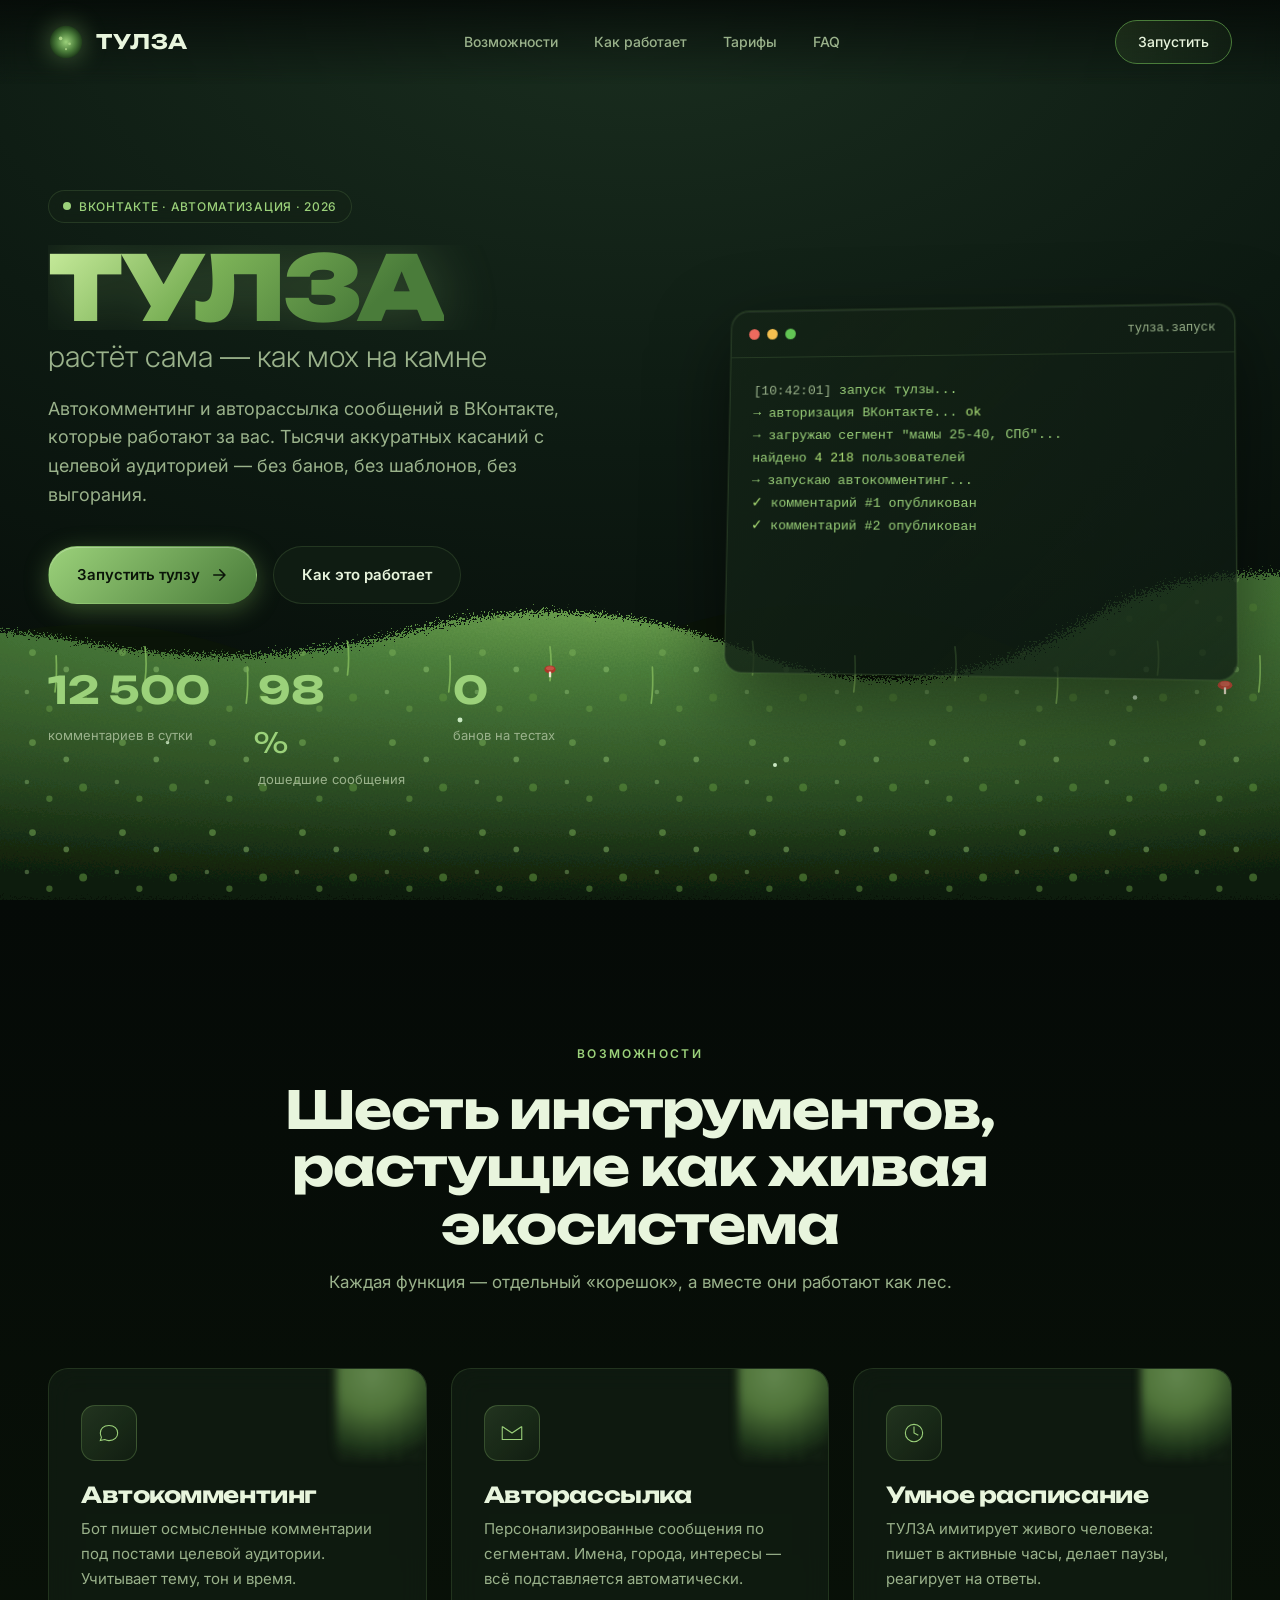
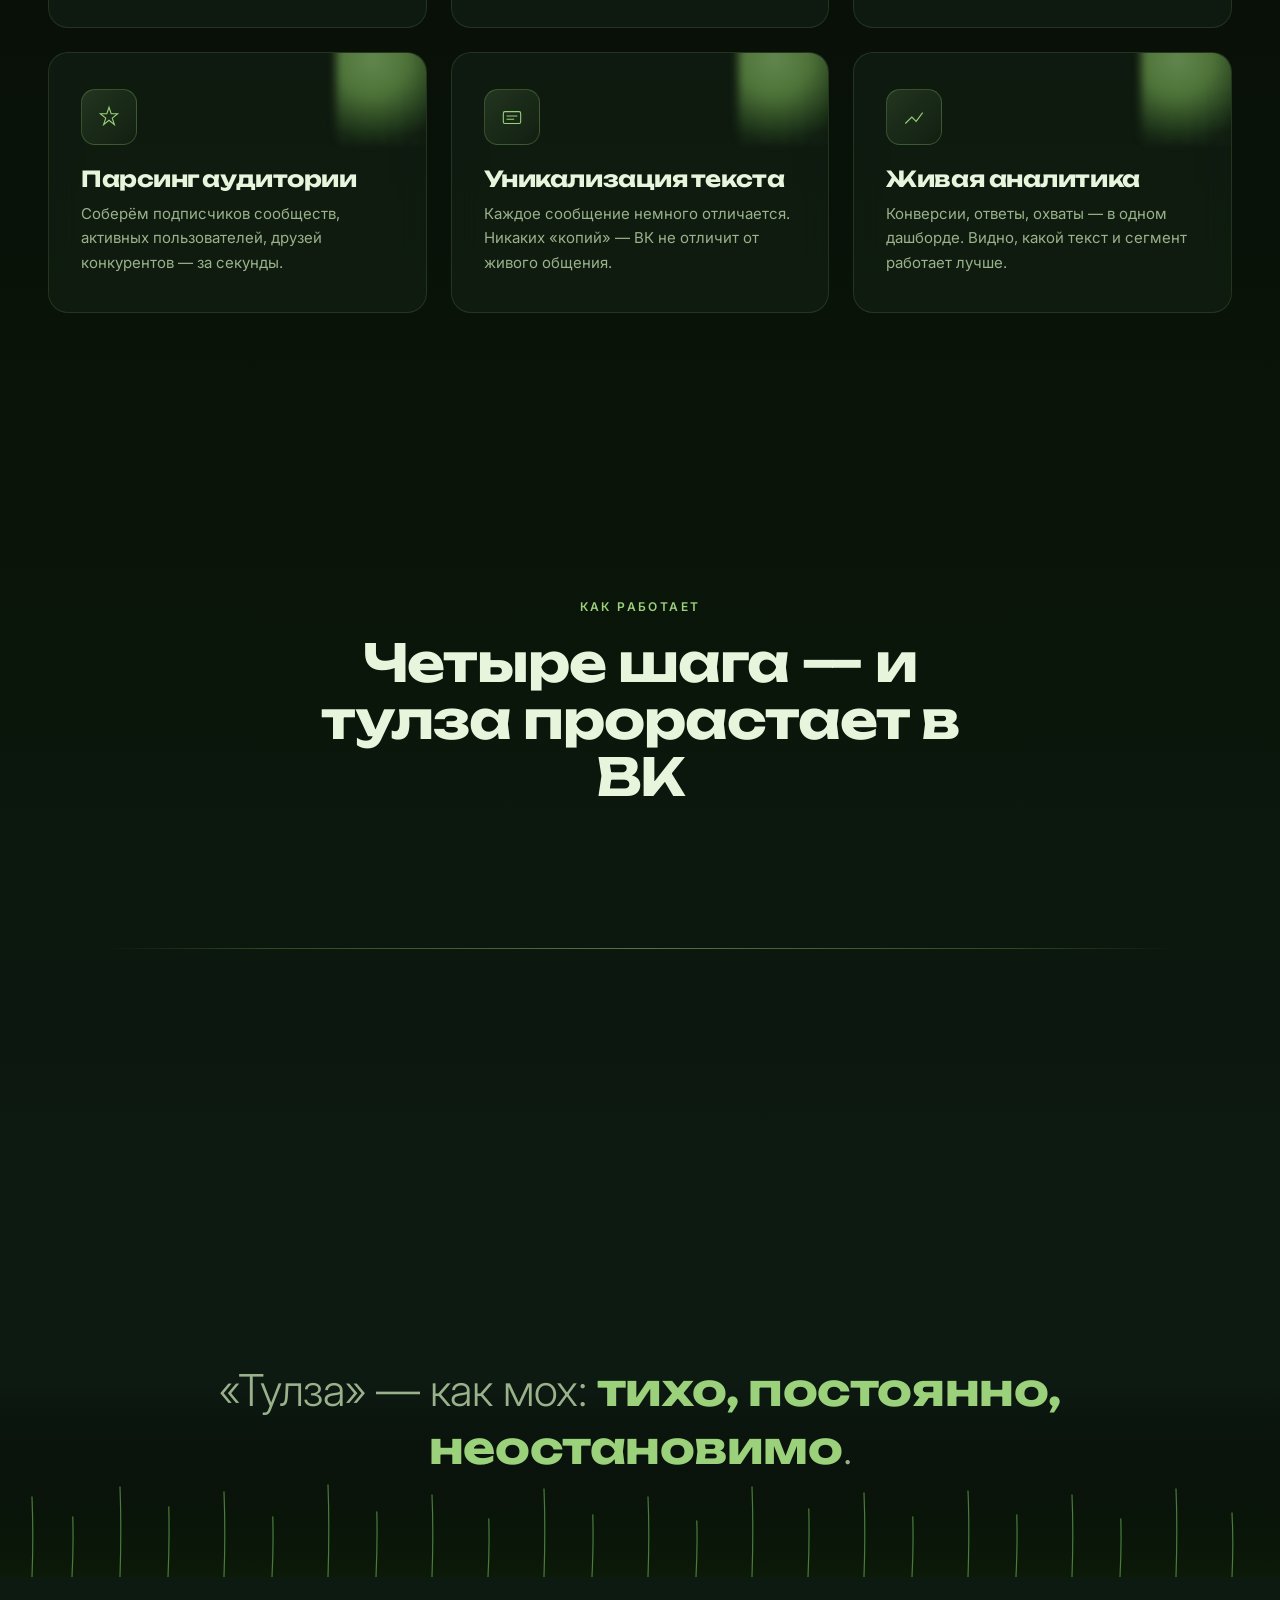
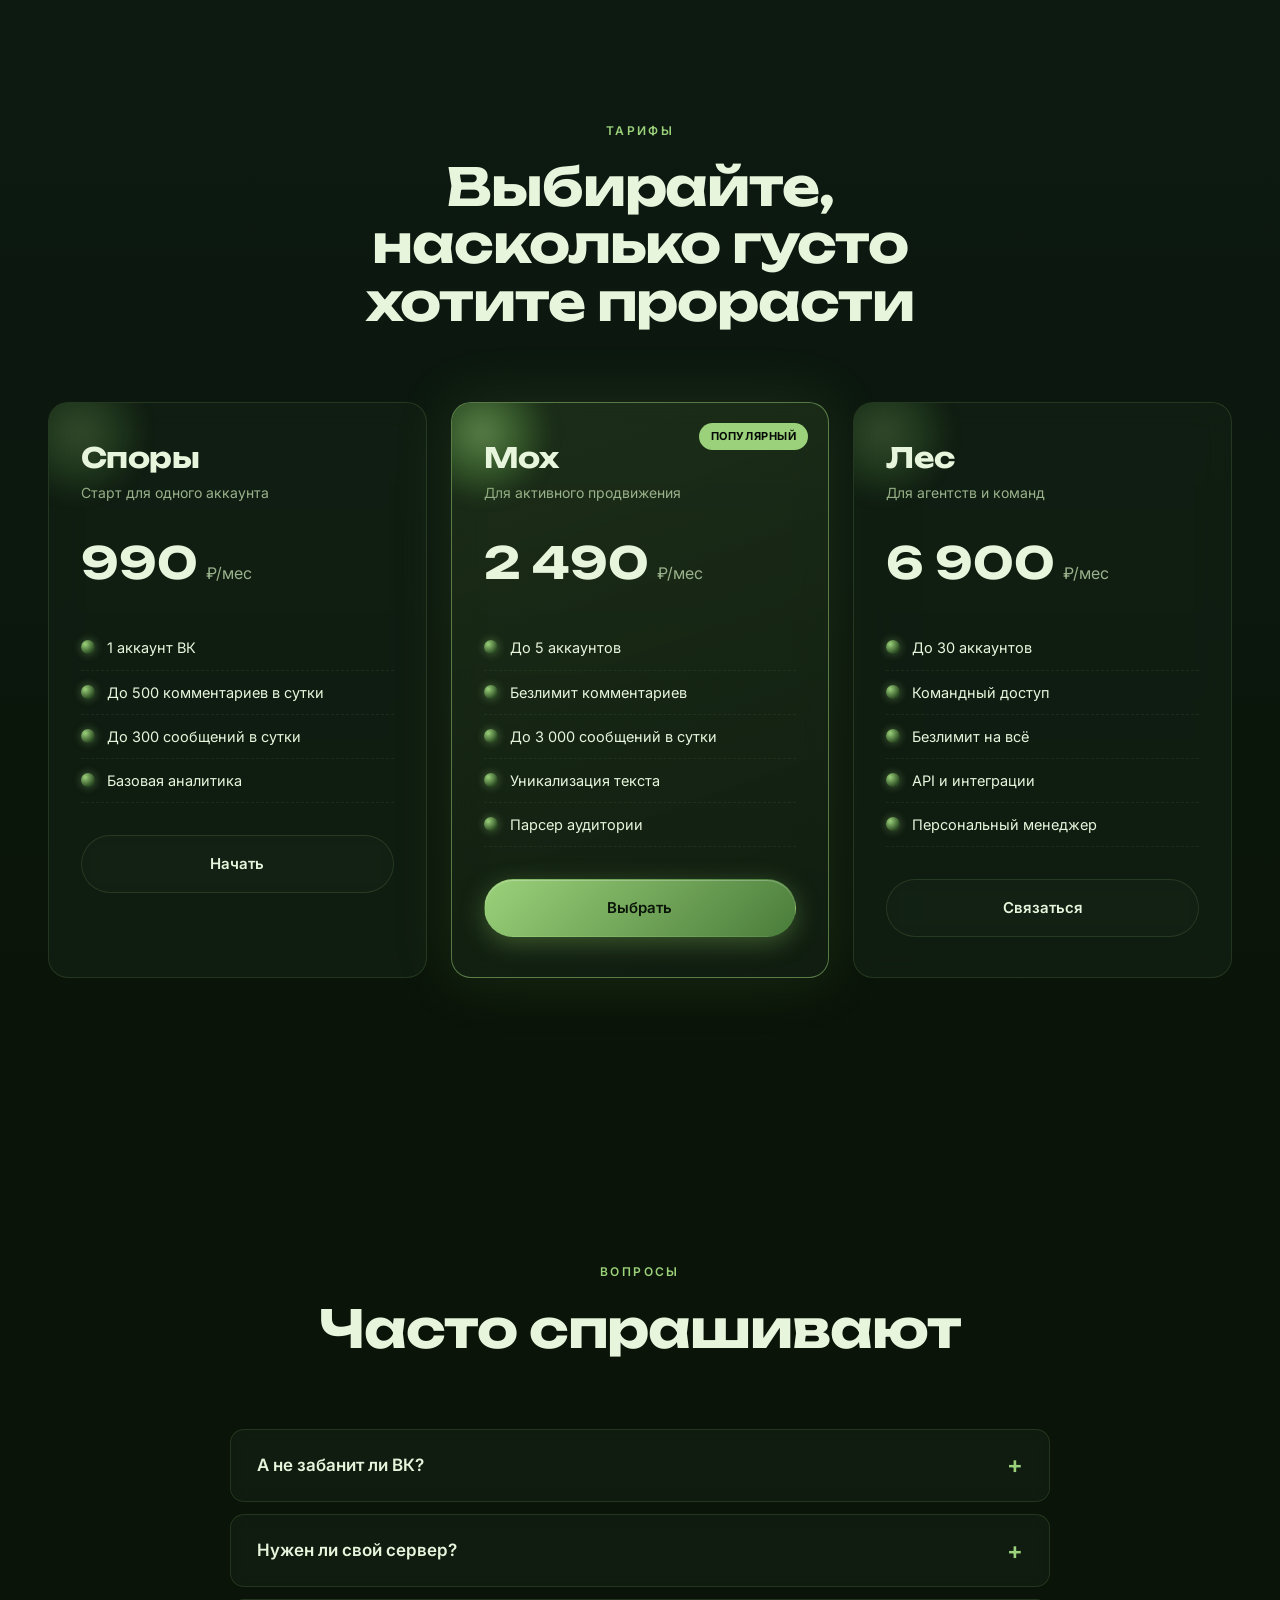
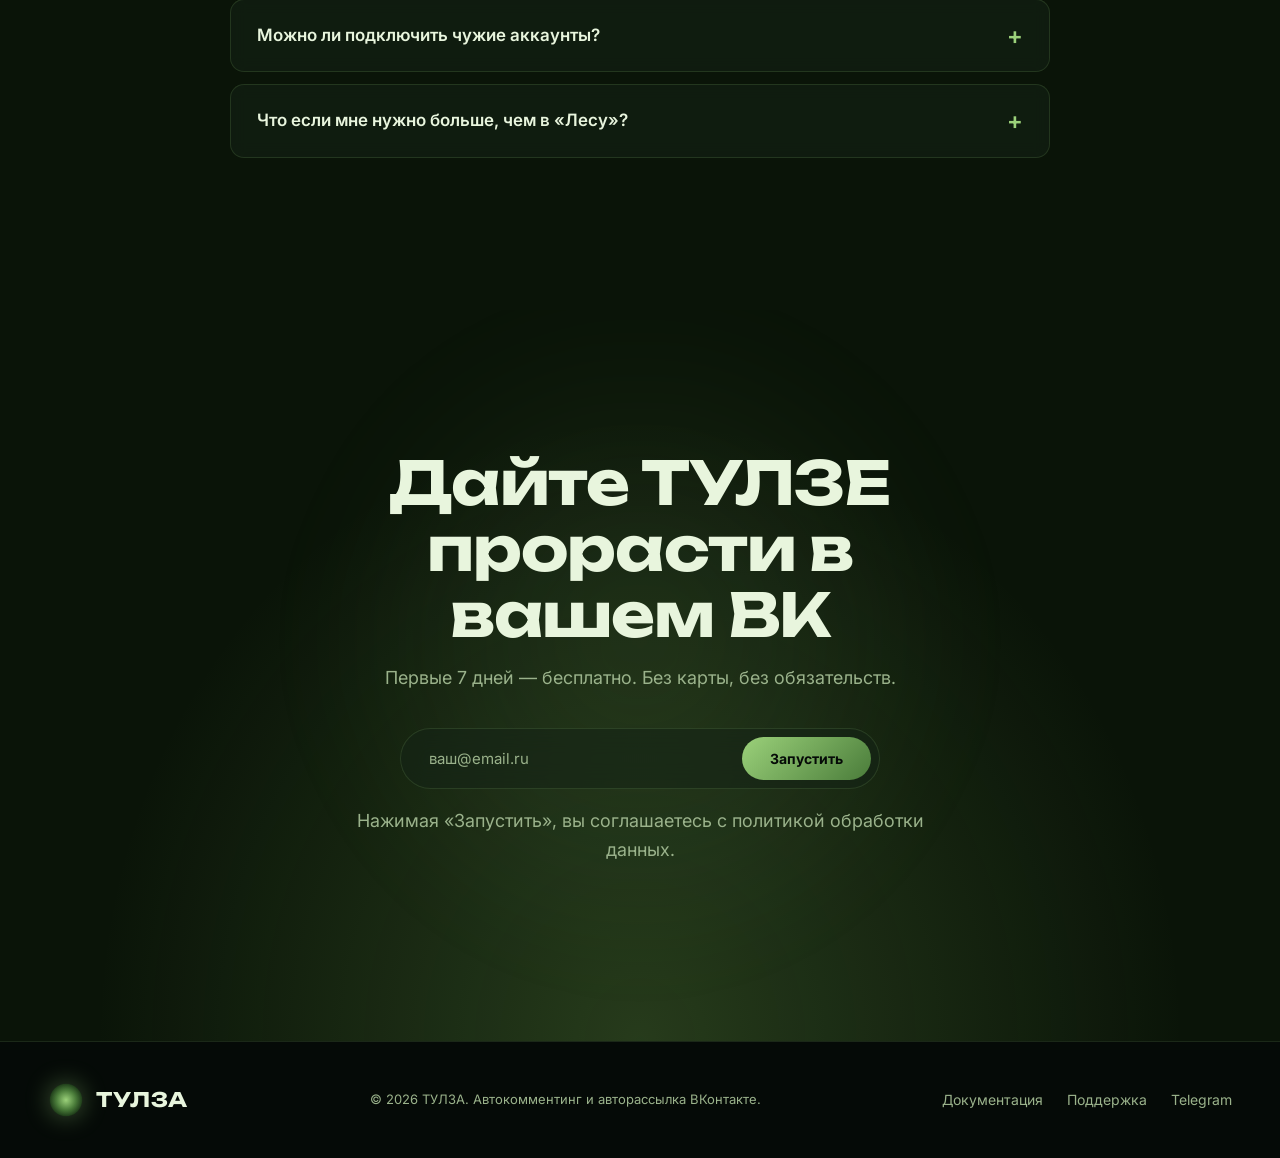
==== index.html @ a1945efd "feat: add ТУЛЗА VK automation landing page with moss animations Co-authored-by: Gleb <lecxalix62@gma" ====
<!DOCTYPE html>
<html lang="ru">
<head>
<meta charset="UTF-8" />
<meta name="viewport" content="width=device-width, initial-scale=1.0" />
<title>ТУЛЗА — автокомментинг и авторассылка ВКонтакте</title>
<link rel="preconnect" href="https://fonts.googleapis.com">
<link rel="preconnect" href="https://fonts.gstatic.com" crossorigin>
<link href="https://fonts.googleapis.com/css2?family=Unbounded:wght@300;500;700;900&family=Inter:wght@300;400;500;700&display=swap" rel="stylesheet">
<link rel="stylesheet" href="styles.css" />
</head>
<body>

<!-- =========== Реалистичный SVG-фон с мхом и спорами ============ -->
<div class="ambient">
  <div class="fog fog-1"></div>
  <div class="fog fog-2"></div>
  <div class="fog fog-3"></div>
  <div class="spores" id="spores"></div>
  <div class="sunbeam"></div>
</div>

<!-- ============ Навигация ============ -->
<nav class="nav">
  <div class="logo">
    <svg viewBox="0 0 40 40" class="logo-mark">
      <defs>
        <radialGradient id="logoMoss" cx="50%" cy="50%" r="50%">
          <stop offset="0%" stop-color="#9bd17a"/>
          <stop offset="60%" stop-color="#4a7c3a"/>
          <stop offset="100%" stop-color="#1f3d1a"/>
        </radialGradient>
      </defs>
      <circle cx="20" cy="20" r="18" fill="url(#logoMoss)"/>
      <circle cx="14" cy="16" r="2" fill="#c8ec9c" opacity=".7"/>
      <circle cx="24" cy="22" r="1.5" fill="#c8ec9c" opacity=".5"/>
      <circle cx="20" cy="28" r="1.2" fill="#c8ec9c" opacity=".6"/>
    </svg>
    <span>ТУЛЗА</span>
  </div>
  <ul class="nav-links">
    <li><a href="#features">Возможности</a></li>
    <li><a href="#how">Как работает</a></li>
    <li><a href="#pricing">Тарифы</a></li>
    <li><a href="#faq">FAQ</a></li>
  </ul>
  <a href="#cta" class="nav-cta">Запустить</a>
</nav>

<!-- ============ HERO ============ -->
<section class="hero">
  <!-- Слой 1: дальний задник -->
  <div class="parallax-layer layer-back">
    <svg viewBox="0 0 1600 900" preserveAspectRatio="xMidYMax slice" class="bg-svg">
      <defs>
        <radialGradient id="skyGrad" cx="50%" cy="0%" r="100%">
          <stop offset="0%" stop-color="#1a2e1f"/>
          <stop offset="50%" stop-color="#0d1a12"/>
          <stop offset="100%" stop-color="#050a07"/>
        </radialGradient>
      </defs>
      <rect width="1600" height="900" fill="url(#skyGrad)"/>
    </svg>
  </div>

  <!-- Слой 2: камни вдалеке, покрытые мхом -->
  <div class="parallax-layer layer-mid">
    <svg viewBox="0 0 1600 900" preserveAspectRatio="xMidYMax slice" class="bg-svg">
      <defs>
        <filter id="rockTex" x="0%" y="0%" width="100%" height="100%">
          <feTurbulence type="fractalNoise" baseFrequency="0.9" numOctaves="2" seed="3"/>
          <feColorMatrix values="0 0 0 0 0.1  0 0 0 0 0.15  0 0 0 0 0.1  0 0 0 0.6 0"/>
          <feComposite in="SourceGraphic" in2="SourceGraphic" operator="in"/>
        </filter>
        <radialGradient id="mossOnRock" cx="50%" cy="20%" r="70%">
          <stop offset="0%" stop-color="#3a5e2a"/>
          <stop offset="60%" stop-color="#2a3d1f"/>
          <stop offset="100%" stop-color="#0f1a0c"/>
        </radialGradient>
      </defs>
      <!-- Силуэты дальних холмов -->
      <path d="M0,700 Q200,580 400,650 T800,640 T1200,660 T1600,620 L1600,900 L0,900 Z"
            fill="#0a1408" opacity="0.9"/>
      <!-- Камни -->
      <ellipse cx="200" cy="780" rx="180" ry="70" fill="url(#mossOnRock)"/>
      <ellipse cx="900" cy="800" rx="240" ry="90" fill="url(#mossOnRock)"/>
      <ellipse cx="1400" cy="790" rx="200" ry="80" fill="url(#mossOnRock)"/>
    </svg>
  </div>

  <!-- Слой 3: реалистичный мох на переднем плане -->
  <div class="parallax-layer layer-front">
    <svg viewBox="0 0 1600 400" preserveAspectRatio="xMidYMax slice" class="moss-svg">
      <defs>
        <!-- Текстура мха через SVG-фильтр -->
        <filter id="mossTexture" x="0%" y="0%" width="100%" height="100%">
          <feTurbulence type="fractalNoise" baseFrequency="2.2" numOctaves="3" seed="7" stitchTiles="stitch"/>
          <feColorMatrix values="
            0 0 0 0 0.35
            0 0 0 0 0.55
            0 0 0 0 0.25
            0 0 0 1.4 -0.3"/>
          <feComposite in2="SourceGraphic" operator="in"/>
        </filter>

        <filter id="mossBumps">
          <feTurbulence type="fractalNoise" baseFrequency="0.6" numOctaves="4" seed="11"/>
          <feDisplacementMap in="SourceGraphic" scale="22"/>
        </filter>

        <radialGradient id="mossDeep" cx="50%" cy="0%" r="100%">
          <stop offset="0%" stop-color="#7ab056"/>
          <stop offset="30%" stop-color="#4a7c3a"/>
          <stop offset="70%" stop-color="#2a4a22"/>
          <stop offset="100%" stop-color="#0c1a08"/>
        </radialGradient>

        <pattern id="mossPattern" x="0" y="0" width="80" height="80" patternUnits="userSpaceOnUse">
          <circle cx="20" cy="20" r="3" fill="#7ab056" opacity="0.6"/>
          <circle cx="50" cy="35" r="2.5" fill="#9bd17a" opacity="0.5"/>
          <circle cx="65" cy="60" r="3.5" fill="#5a8f3a" opacity="0.7"/>
          <circle cx="15" cy="55" r="2" fill="#a8da8a" opacity="0.4"/>
          <circle cx="35" cy="70" r="2.8" fill="#6ba046" opacity="0.55"/>
        </pattern>
      </defs>

      <!-- Базовый слой мха -->
      <path d="M0,200 Q150,140 300,170 T600,160 T900,180 T1200,150 T1600,170 L1600,400 L0,400 Z"
            fill="url(#mossDeep)" filter="url(#mossBumps)"/>

      <!-- Шероховатая текстура поверх -->
      <path d="M0,200 Q150,140 300,170 T600,160 T900,180 T1200,150 T1600,170 L1600,400 L0,400 Z"
            fill="url(#mossPattern)" opacity="0.85"/>

      <!-- Светящиеся «капли» росы -->
      <g class="dew">
        <circle cx="120" cy="220" r="2" fill="#e0ffd9" opacity="0.9"/>
        <circle cx="380" cy="260" r="1.5" fill="#e0ffd9" opacity="0.8"/>
        <circle cx="640" cy="240" r="2.2" fill="#e0ffd9" opacity="0.85"/>
        <circle cx="920" cy="280" r="1.8" fill="#e0ffd9" opacity="0.9"/>
        <circle cx="1240" cy="220" r="2" fill="#e0ffd9" opacity="0.8"/>
        <circle cx="1480" cy="260" r="1.6" fill="#e0ffd9" opacity="0.85"/>
      </g>

      <!-- Травинки мха, торчащие вверх -->
      <g class="moss-blades" stroke="#7ab056" stroke-width="1.5" stroke-linecap="round" fill="none">
        <path class="blade" d="M50,210 Q52,195 50,180"/>
        <path class="blade" d="M120,220 Q122,205 121,188"/>
        <path class="blade" d="M200,200 Q202,185 200,170"/>
        <path class="blade" d="M280,215 Q282,200 281,183"/>
        <path class="blade" d="M360,205 Q362,190 360,175"/>
        <path class="blade" d="M450,225 Q452,210 451,193"/>
        <path class="blade" d="M540,200 Q542,185 540,170"/>
        <path class="blade" d="M630,215 Q632,200 631,183"/>
        <path class="blade" d="M720,205 Q722,190 720,175"/>
        <path class="blade" d="M810,225 Q812,210 811,193"/>
        <path class="blade" d="M900,200 Q902,185 900,170"/>
        <path class="blade" d="M990,215 Q992,200 991,183"/>
        <path class="blade" d="M1080,205 Q1082,190 1080,175"/>
        <path class="blade" d="M1170,225 Q1172,210 1171,193"/>
        <path class="blade" d="M1260,200 Q1262,185 1260,170"/>
        <path class="blade" d="M1350,215 Q1352,200 1351,183"/>
        <path class="blade" d="M1440,205 Q1442,190 1440,175"/>
        <path class="blade" d="M1530,225 Q1532,210 1531,193"/>
      </g>

      <!-- Крошечные грибы среди мха -->
      <g class="mushrooms">
        <g transform="translate(180,210)">
          <ellipse cx="0" cy="-6" rx="6" ry="4" fill="#c44d3a"/>
          <ellipse cx="0" cy="-7" rx="4" ry="2" fill="#e07560" opacity=".7"/>
          <rect x="-1" y="-4" width="2" height="6" fill="#f0e8d0"/>
        </g>
        <g transform="translate(720,200)">
          <ellipse cx="0" cy="-5" rx="5" ry="3.5" fill="#a83828"/>
          <ellipse cx="0" cy="-6" rx="3.5" ry="1.8" fill="#d06050" opacity=".7"/>
          <rect x="-1" y="-3" width="2" height="5" fill="#ede5cd"/>
        </g>
        <g transform="translate(1320,215)">
          <ellipse cx="0" cy="-6" rx="6.5" ry="4" fill="#c44d3a"/>
          <ellipse cx="0" cy="-7" rx="4.2" ry="2.2" fill="#e07560" opacity=".7"/>
          <rect x="-1" y="-4" width="2" height="6" fill="#f0e8d0"/>
        </g>
      </g>

      <!-- Папоротник слева -->
      <g transform="translate(60,160)" class="fern">
        <path d="M0,80 Q-5,40 0,0" stroke="#3a6a28" stroke-width="2" fill="none"/>
        <path d="M0,70 Q-15,65 -22,55" stroke="#4a7c3a" stroke-width="1.5" fill="none"/>
        <path d="M0,60 Q-18,55 -26,42" stroke="#4a7c3a" stroke-width="1.5" fill="none"/>
        <path d="M0,50 Q-20,45 -28,30" stroke="#4a7c3a" stroke-width="1.5" fill="none"/>
        <path d="M0,40 Q-18,35 -24,20" stroke="#4a7c3a" stroke-width="1.5" fill="none"/>
        <path d="M0,30 Q-14,25 -18,12" stroke="#4a7c3a" stroke-width="1.5" fill="none"/>
        <path d="M0,70 Q15,65 22,55" stroke="#4a7c3a" stroke-width="1.5" fill="none"/>
        <path d="M0,60 Q18,55 26,42" stroke="#4a7c3a" stroke-width="1.5" fill="none"/>
        <path d="M0,50 Q20,45 28,30" stroke="#4a7c3a" stroke-width="1.5" fill="none"/>
        <path d="M0,40 Q18,35 24,20" stroke="#4a7c3a" stroke-width="1.5" fill="none"/>
        <path d="M0,30 Q14,25 18,12" stroke="#4a7c3a" stroke-width="1.5" fill="none"/>
      </g>

      <!-- Папоротник справа -->
      <g transform="translate(1520,150)" class="fern fern-right">
        <path d="M0,90 Q5,45 0,0" stroke="#3a6a28" stroke-width="2.5" fill="none"/>
        <path d="M0,80 Q-18,75 -26,62" stroke="#4a7c3a" stroke-width="1.6" fill="none"/>
        <path d="M0,68 Q-22,62 -32,48" stroke="#4a7c3a" stroke-width="1.6" fill="none"/>
        <path d="M0,55 Q-24,50 -32,35" stroke="#4a7c3a" stroke-width="1.6" fill="none"/>
        <path d="M0,42 Q-20,38 -27,22" stroke="#4a7c3a" stroke-width="1.6" fill="none"/>
        <path d="M0,80 Q18,75 26,62" stroke="#4a7c3a" stroke-width="1.6" fill="none"/>
        <path d="M0,68 Q22,62 32,48" stroke="#4a7c3a" stroke-width="1.6" fill="none"/>
        <path d="M0,55 Q24,50 32,35" stroke="#4a7c3a" stroke-width="1.6" fill="none"/>
        <path d="M0,42 Q20,38 27,22" stroke="#4a7c3a" stroke-width="1.6" fill="none"/>
      </g>
    </svg>
  </div>

  <!-- Контент Hero -->
  <div class="hero-content">
    <div class="badge">
      <span class="pulse-dot"></span>
      ВКонтакте · автоматизация · 2026
    </div>

    <h1 class="hero-title">
      <span class="title-line"><span class="word">ТУЛЗА</span></span>
      <span class="title-line subtitle-line">растёт сама — как мох на камне</span>
    </h1>

    <p class="hero-desc">
      Автокомментинг и авторассылка сообщений в ВКонтакте, которые работают за вас.
      Тысячи аккуратных касаний с целевой аудиторией — без банов, без шаблонов, без выгорания.
    </p>

    <div class="hero-cta">
      <a href="#cta" class="btn btn-primary">
        <span>Запустить тулзу</span>
        <svg viewBox="0 0 24 24" width="18" height="18"><path d="M5 12h14M13 5l7 7-7 7" stroke="currentColor" stroke-width="2" fill="none" stroke-linecap="round" stroke-linejoin="round"/></svg>
      </a>
      <a href="#how" class="btn btn-ghost">Как это работает</a>
    </div>

    <div class="hero-stats">
      <div class="stat">
        <span class="stat-num" data-target="12500">0</span>
        <span class="stat-label">комментариев в сутки</span>
      </div>
      <div class="stat">
        <span class="stat-num" data-target="98">0</span><span class="stat-suffix">%</span>
        <span class="stat-label">дошедшие сообщения</span>
      </div>
      <div class="stat">
        <span class="stat-num" data-target="0">0</span>
        <span class="stat-label">банов на тестах</span>
      </div>
    </div>
  </div>

  <!-- Объёмное «облако» с превью -->
  <div class="hero-preview">
    <div class="preview-card">
      <div class="preview-header">
        <span class="dot r"></span><span class="dot y"></span><span class="dot g"></span>
        <span class="preview-title">тулза.запуск</span>
      </div>
      <div class="preview-body" id="terminal"></div>
    </div>
  </div>
</section>

<!-- ============ Features ============ -->
<section id="features" class="features">
  <div class="section-head">
    <span class="kicker">Возможности</span>
    <h2>Шесть инструментов, растущие как живая экосистема</h2>
    <p>Каждая функция — отдельный «корешок», а вместе они работают как лес.</p>
  </div>

  <div class="features-grid">

    <article class="feature-card" style="--delay:0s">
      <div class="moss-corner"></div>
      <div class="feature-icon">
        <svg viewBox="0 0 48 48"><path d="M8 24c0-8 6-14 16-14s16 6 16 14-6 14-16 14c-3 0-6-1-8-2l-8 2 2-6c-1-2-2-5-2-8z" fill="none" stroke="#9bd17a" stroke-width="2"/></svg>
      </div>
      <h3>Автокомментинг</h3>
      <p>Бот пишет осмысленные комментарии под постами целевой аудитории. Учитывает тему, тон и время.</p>
    </article>

    <article class="feature-card" style="--delay:.1s">
      <div class="moss-corner"></div>
      <div class="feature-icon">
        <svg viewBox="0 0 48 48"><path d="M6 12l18 12L42 12M6 12v24h36V12" fill="none" stroke="#9bd17a" stroke-width="2"/></svg>
      </div>
      <h3>Авторассылка</h3>
      <p>Персонализированные сообщения по сегментам. Имена, города, интересы — всё подставляется автоматически.</p>
    </article>

    <article class="feature-card" style="--delay:.2s">
      <div class="moss-corner"></div>
      <div class="feature-icon">
        <svg viewBox="0 0 48 48"><circle cx="24" cy="24" r="16" fill="none" stroke="#9bd17a" stroke-width="2"/><path d="M24 12v12l8 4" stroke="#9bd17a" stroke-width="2" fill="none"/></svg>
      </div>
      <h3>Умное расписание</h3>
      <p>ТУЛЗА имитирует живого человека: пишет в активные часы, делает паузы, реагирует на ответы.</p>
    </article>

    <article class="feature-card" style="--delay:.3s">
      <div class="moss-corner"></div>
      <div class="feature-icon">
        <svg viewBox="0 0 48 48"><path d="M24 6l4 12h12l-10 8 4 12-10-8-10 8 4-12-10-8h12z" fill="none" stroke="#9bd17a" stroke-width="2"/></svg>
      </div>
      <h3>Парсинг аудитории</h3>
      <p>Соберём подписчиков сообществ, активных пользователей, друзей конкурентов — за секунды.</p>
    </article>

    <article class="feature-card" style="--delay:.4s">
      <div class="moss-corner"></div>
      <div class="feature-icon">
        <svg viewBox="0 0 48 48"><rect x="8" y="14" width="32" height="22" rx="3" fill="none" stroke="#9bd17a" stroke-width="2"/><path d="M14 22h20M14 28h14" stroke="#9bd17a" stroke-width="2"/></svg>
      </div>
      <h3>Уникализация текста</h3>
      <p>Каждое сообщение немного отличается. Никаких «копий» — ВК не отличит от живого общения.</p>
    </article>

    <article class="feature-card" style="--delay:.5s">
      <div class="moss-corner"></div>
      <div class="feature-icon">
        <svg viewBox="0 0 48 48"><path d="M8 36L20 24l8 8 12-16" fill="none" stroke="#9bd17a" stroke-width="2"/></svg>
      </div>
      <h3>Живая аналитика</h3>
      <p>Конверсии, ответы, охваты — в одном дашборде. Видно, какой текст и сегмент работает лучше.</p>
    </article>

  </div>
</section>

<!-- ============ How it works ============ -->
<section id="how" class="how">
  <div class="section-head">
    <span class="kicker">Как работает</span>
    <h2>Четыре шага — и тулза прорастает в ВК</h2>
  </div>

  <div class="how-timeline">
    <div class="step" data-step="01">
      <div class="step-visual">
        <svg viewBox="0 0 100 100"><circle cx="50" cy="50" r="40" fill="none" stroke="#7ab056" stroke-width="2" stroke-dasharray="4 4"/><circle cx="50" cy="50" r="6" fill="#9bd17a"/></svg>
      </div>
      <h3>Подключение</h3>
      <p>Авторизуйтесь через токен ВК. Никаких паролей — только OAuth, как в официальных приложениях.</p>
    </div>
    <div class="step" data-step="02">
      <div class="step-visual">
        <svg viewBox="0 0 100 100"><rect x="20" y="20" width="60" height="60" rx="8" fill="none" stroke="#7ab056" stroke-width="2"/><circle cx="35" cy="40" r="4" fill="#9bd17a"/><circle cx="50" cy="40" r="4" fill="#9bd17a"/><circle cx="65" cy="40" r="4" fill="#9bd17a"/><path d="M30 60h40" stroke="#9bd17a" stroke-width="2"/></svg>
      </div>
      <h3>Сегмент</h3>
      <p>Загрузите аудиторию вручную или соберите парсером прямо в интерфейсе.</p>
    </div>
    <div class="step" data-step="03">
      <div class="step-visual">
        <svg viewBox="0 0 100 100"><path d="M30 70 Q30 30 70 30" stroke="#7ab056" stroke-width="2" fill="none"/><path d="M65 25l10 5-5 10" stroke="#9bd17a" stroke-width="2" fill="none"/><circle cx="30" cy="70" r="5" fill="#9bd17a"/></svg>
      </div>
      <h3>Сценарий</h3>
      <p>Опишите цепочку: комментарий — ответ — личное сообщение — фолоу-ап через сутки.</p>
    </div>
    <div class="step" data-step="04">
      <div class="step-visual">
        <svg viewBox="0 0 100 100"><path d="M20 80 Q35 40 50 50 Q65 60 80 20" stroke="#7ab056" stroke-width="2" fill="none"/><circle cx="80" cy="20" r="5" fill="#9bd17a"/></svg>
      </div>
      <h3>Рост</h3>
      <p>ТУЛЗА запускается и сама подбирает темп. Смотрите, как растут заявки и подписки.</p>
    </div>
  </div>
</section>

<!-- ============ Vegetation interlude ============ -->
<section class="vegetation-band">
  <svg viewBox="0 0 1600 200" preserveAspectRatio="none" class="band-svg">
    <defs>
      <linearGradient id="bandGrad" x1="0" y1="0" x2="0" y2="1">
        <stop offset="0%" stop-color="transparent"/>
        <stop offset="100%" stop-color="#0c1a08"/>
      </linearGradient>
    </defs>
    <rect width="1600" height="200" fill="url(#bandGrad)"/>
    <g stroke="#4a7c3a" stroke-width="1.5" fill="none" stroke-linecap="round" class="grass">
      <path d="M40,200 Q42,160 40,120"/>
      <path d="M90,200 Q92,170 91,140"/>
      <path d="M150,200 Q152,150 150,110"/>
      <path d="M210,200 Q212,165 211,130"/>
      <path d="M280,200 Q282,155 280,115"/>
      <path d="M340,200 Q342,170 341,140"/>
      <path d="M410,200 Q412,150 410,108"/>
      <path d="M470,200 Q472,165 471,135"/>
      <path d="M540,200 Q542,155 540,118"/>
      <path d="M610,200 Q612,170 611,142"/>
      <path d="M680,200 Q682,150 680,112"/>
      <path d="M740,200 Q742,165 741,138"/>
      <path d="M810,200 Q812,155 810,120"/>
      <path d="M870,200 Q872,170 871,144"/>
      <path d="M940,200 Q942,150 940,110"/>
      <path d="M1010,200 Q1012,165 1011,132"/>
      <path d="M1080,200 Q1082,155 1080,116"/>
      <path d="M1140,200 Q1142,170 1141,140"/>
      <path d="M1210,200 Q1212,150 1210,114"/>
      <path d="M1270,200 Q1272,165 1271,138"/>
      <path d="M1340,200 Q1342,155 1340,118"/>
      <path d="M1400,200 Q1402,170 1401,142"/>
      <path d="M1470,200 Q1472,150 1470,112"/>
      <path d="M1540,200 Q1542,165 1540,136"/>
    </g>
  </svg>
  <div class="vegetation-text">
    <h2>«Тулза» — как мох: <span class="green">тихо, постоянно, неостановимо</span>.</h2>
  </div>
</section>

<!-- ============ Pricing ============ -->
<section id="pricing" class="pricing">
  <div class="section-head">
    <span class="kicker">Тарифы</span>
    <h2>Выбирайте, насколько густо хотите прорасти</h2>
  </div>

  <div class="pricing-grid">
    <div class="plan">
      <div class="plan-leaf"></div>
      <h3>Споры</h3>
      <p class="plan-desc">Старт для одного аккаунта</p>
      <div class="plan-price"><span>990</span> ₽/мес</div>
      <ul>
        <li>1 аккаунт ВК</li>
        <li>До 500 комментариев в сутки</li>
        <li>До 300 сообщений в сутки</li>
        <li>Базовая аналитика</li>
      </ul>
      <a href="#cta" class="btn btn-ghost">Начать</a>
    </div>

    <div class="plan plan-featured">
      <div class="plan-leaf"></div>
      <div class="ribbon">Популярный</div>
      <h3>Мох</h3>
      <p class="plan-desc">Для активного продвижения</p>
      <div class="plan-price"><span>2 490</span> ₽/мес</div>
      <ul>
        <li>До 5 аккаунтов</li>
        <li>Безлимит комментариев</li>
        <li>До 3 000 сообщений в сутки</li>
        <li>Уникализация текста</li>
        <li>Парсер аудитории</li>
      </ul>
      <a href="#cta" class="btn btn-primary">Выбрать</a>
    </div>

    <div class="plan">
      <div class="plan-leaf"></div>
      <h3>Лес</h3>
      <p class="plan-desc">Для агентств и команд</p>
      <div class="plan-price"><span>6 900</span> ₽/мес</div>
      <ul>
        <li>До 30 аккаунтов</li>
        <li>Командный доступ</li>
        <li>Безлимит на всё</li>
        <li>API и интеграции</li>
        <li>Персональный менеджер</li>
      </ul>
      <a href="#cta" class="btn btn-ghost">Связаться</a>
    </div>
  </div>
</section>

<!-- ============ FAQ ============ -->
<section id="faq" class="faq">
  <div class="section-head">
    <span class="kicker">Вопросы</span>
    <h2>Часто спрашивают</h2>
  </div>
  <div class="faq-list">
    <details>
      <summary>А не забанит ли ВК?</summary>
      <p>ТУЛЗА имитирует поведение реального человека: случайные интервалы, естественные паузы, уникализация текста и аккуратные лимиты. На внутренних тестах за полгода — ноль банов.</p>
    </details>
    <details>
      <summary>Нужен ли свой сервер?</summary>
      <p>Нет. Всё работает в облаке. Вы открываете дашборд в браузере и видите результаты — ТУЛЗА запущена 24/7.</p>
    </details>
    <details>
      <summary>Можно ли подключить чужие аккаунты?</summary>
      <p>Да, через официальную OAuth-авторизацию ВК. Логины и пароли никто не передаёт — только токен.</p>
    </details>
    <details>
      <summary>Что если мне нужно больше, чем в «Лесу»?</summary>
      <p>Напишите нам — соберём индивидуальный тариф с выделенными мощностями и SLA.</p>
    </details>
  </div>
</section>

<!-- ============ CTA ============ -->
<section id="cta" class="cta">
  <div class="cta-inner">
    <h2>Дайте ТУЛЗЕ прорасти в вашем ВК</h2>
    <p>Первые 7 дней — бесплатно. Без карты, без обязательств.</p>
    <form class="cta-form" onsubmit="event.preventDefault(); this.querySelector('button').textContent='Готово ✓'; this.querySelector('button').classList.add('done');">
      <input type="email" placeholder="ваш@email.ru" required />
      <button type="submit">Запустить</button>
    </form>
    <p class="cta-small">Нажимая «Запустить», вы соглашаетесь с политикой обработки данных.</p>
  </div>
</section>

<footer class="footer">
  <div class="footer-inner">
    <div class="logo">
      <svg viewBox="0 0 40 40" class="logo-mark">
        <circle cx="20" cy="20" r="18" fill="url(#logoMoss)"/>
      </svg>
      <span>ТУЛЗА</span>
    </div>
    <p>© 2026 ТУЛЗА. Автокомментинг и авторассылка ВКонтакте.</p>
    <div class="footer-links">
      <a href="#">Документация</a>
      <a href="#">Поддержка</a>
      <a href="#">Telegram</a>
    </div>
  </div>
</footer>

<script src="main.js"></script>
</body>
</html>
---- styles.css ----
/* ===================================================================
   ТУЛЗА — стили презентации
   Цветовая палитра: глубокий лесной + светящийся мох
=================================================================== */

:root {
  --bg-0:     #050a07;
  --bg-1:     #0a1408;
  --bg-2:     #0d1a12;
  --ink:      #e8f5dd;
  --ink-dim:  #9ab28b;
  --moss:     #7ab056;
  --moss-lt:  #9bd17a;
  --moss-dk:  #4a7c3a;
  --moss-deep:#2a4a22;
  --glow:     #c8ec9c;
  --accent:   #b3e87a;
  --danger:   #c44d3a;
  --card:     rgba(20, 35, 22, 0.55);
  --card-br:  rgba(155, 209, 122, 0.15);
}

* { box-sizing: border-box; margin: 0; padding: 0; }

html { scroll-behavior: smooth; }

body {
  font-family: 'Inter', system-ui, sans-serif;
  background: var(--bg-0);
  color: var(--ink);
  overflow-x: hidden;
  position: relative;
  line-height: 1.6;
}

/* Заголовочные акценты */
h1, h2, h3 {
  font-family: 'Unbounded', sans-serif;
  font-weight: 700;
  letter-spacing: -0.02em;
  line-height: 1.1;
}

/* ===================================================================
   AMBIENT — туман, споры, солнечный луч
=================================================================== */

.ambient {
  position: fixed;
  inset: 0;
  pointer-events: none;
  z-index: 1;
  overflow: hidden;
}

.fog {
  position: absolute;
  width: 140%;
  height: 60vh;
  left: -20%;
  background: radial-gradient(ellipse at center,
              rgba(120, 180, 100, 0.06) 0%,
              transparent 60%);
  filter: blur(40px);
  animation: drift 30s ease-in-out infinite;
}
.fog-1 { top: 10%; animation-duration: 32s; }
.fog-2 { top: 45%; animation-duration: 47s; animation-direction: reverse; opacity: .7; }
.fog-3 { top: 75%; animation-duration: 38s; opacity: .5; }

@keyframes drift {
  0%, 100% { transform: translateX(-5%) translateY(0); }
  50%      { transform: translateX(5%)  translateY(-20px); }
}

.sunbeam {
  position: absolute;
  top: -20%;
  left: 30%;
  width: 300px;
  height: 140vh;
  background: linear-gradient(180deg,
              rgba(200, 236, 156, 0.08) 0%,
              transparent 80%);
  transform: rotate(15deg);
  filter: blur(30px);
  animation: beam 12s ease-in-out infinite;
}
@keyframes beam {
  0%, 100% { opacity: .5; transform: rotate(15deg) translateX(0); }
  50%      { opacity: .9; transform: rotate(18deg) translateX(40px); }
}

/* Споры — летающие частицы */
.spores { position: absolute; inset: 0; }
.spore {
  position: absolute;
  width: 4px; height: 4px;
  background: radial-gradient(circle, var(--glow) 0%, transparent 70%);
  border-radius: 50%;
  filter: blur(.5px);
  animation: float-spore linear infinite;
}
@keyframes float-spore {
  0%   { transform: translate(0, 100vh) scale(0); opacity: 0; }
  10%  { opacity: 1; }
  90%  { opacity: 1; }
  100% { transform: translate(var(--dx,30px), -10vh) scale(1); opacity: 0; }
}

/* ===================================================================
   NAV
=================================================================== */

.nav {
  position: fixed;
  top: 0; left: 0; right: 0;
  z-index: 100;
  display: flex;
  align-items: center;
  justify-content: space-between;
  padding: 20px 48px;
  background: linear-gradient(180deg, rgba(5,10,7,0.85) 0%, rgba(5,10,7,0) 100%);
  backdrop-filter: blur(8px);
  -webkit-backdrop-filter: blur(8px);
}

.logo {
  display: flex;
  align-items: center;
  gap: 12px;
  font-family: 'Unbounded', sans-serif;
  font-weight: 700;
  font-size: 20px;
  letter-spacing: 0.05em;
}

.logo-mark {
  width: 36px;
  height: 36px;
  filter: drop-shadow(0 0 12px rgba(155, 209, 122, 0.4));
  animation: pulse-logo 4s ease-in-out infinite;
}
@keyframes pulse-logo {
  0%, 100% { filter: drop-shadow(0 0 12px rgba(155, 209, 122, 0.4)); }
  50%      { filter: drop-shadow(0 0 22px rgba(155, 209, 122, 0.7)); }
}

.nav-links {
  display: flex;
  gap: 36px;
  list-style: none;
}
.nav-links a {
  color: var(--ink-dim);
  text-decoration: none;
  font-size: 14px;
  font-weight: 500;
  transition: color .25s;
  position: relative;
}
.nav-links a::after {
  content: '';
  position: absolute;
  bottom: -4px; left: 0;
  width: 0; height: 1px;
  background: var(--moss-lt);
  transition: width .3s;
}
.nav-links a:hover { color: var(--moss-lt); }
.nav-links a:hover::after { width: 100%; }

.nav-cta {
  padding: 10px 22px;
  border: 1px solid var(--moss-dk);
  border-radius: 999px;
  color: var(--ink);
  text-decoration: none;
  font-size: 14px;
  font-weight: 500;
  background: linear-gradient(135deg, rgba(122, 176, 86, 0.15), rgba(74, 124, 58, 0.05));
  transition: all .3s;
}
.nav-cta:hover {
  background: linear-gradient(135deg, rgba(122, 176, 86, 0.35), rgba(155, 209, 122, 0.2));
  box-shadow: 0 0 24px rgba(155, 209, 122, 0.35);
  transform: translateY(-1px);
}

/* ===================================================================
   HERO
=================================================================== */

.hero {
  position: relative;
  min-height: 100vh;
  padding: 160px 48px 80px;
  display: grid;
  grid-template-columns: 1.2fr 1fr;
  gap: 60px;
  align-items: center;
  z-index: 2;
}

.parallax-layer {
  position: absolute;
  inset: 0;
  z-index: -1;
  pointer-events: none;
}
.layer-back  { z-index: -3; }
.layer-mid   { z-index: -2; }
.layer-front {
  z-index: -1;
  bottom: 0; top: auto;
  height: 50vh;
}
.bg-svg, .moss-svg {
  width: 100%;
  height: 100%;
  display: block;
}

.hero-content { z-index: 2; }

.badge {
  display: inline-flex;
  align-items: center;
  gap: 8px;
  padding: 6px 14px;
  border-radius: 999px;
  border: 1px solid var(--card-br);
  background: var(--card);
  font-size: 12px;
  letter-spacing: 0.06em;
  color: var(--moss-lt);
  text-transform: uppercase;
  font-weight: 500;
  backdrop-filter: blur(8px);
}

.pulse-dot {
  width: 8px; height: 8px;
  border-radius: 50%;
  background: var(--moss-lt);
  box-shadow: 0 0 0 0 rgba(155, 209, 122, 0.7);
  animation: pulse 2s infinite;
}
@keyframes pulse {
  0%   { box-shadow: 0 0 0 0 rgba(155, 209, 122, 0.7); }
  70%  { box-shadow: 0 0 0 10px rgba(155, 209, 122, 0); }
  100% { box-shadow: 0 0 0 0 rgba(155, 209, 122, 0); }
}

.hero-title {
  margin: 22px 0 24px;
  font-size: clamp(48px, 7vw, 96px);
  font-weight: 900;
  line-height: 0.95;
}
.title-line { display: block; overflow: hidden; }
.word {
  display: inline-block;
  background: linear-gradient(135deg, #c8ec9c 0%, #7ab056 40%, #4a7c3a 80%);
  -webkit-background-clip: text;
  background-clip: text;
  -webkit-text-fill-color: transparent;
  filter: drop-shadow(0 0 28px rgba(155, 209, 122, 0.3));
  animation: titleIn 1.2s cubic-bezier(.2,.8,.2,1) both;
}
.subtitle-line {
  font-size: clamp(20px, 2.4vw, 30px);
  font-family: 'Inter', sans-serif;
  font-weight: 300;
  letter-spacing: 0;
  color: var(--ink-dim);
  margin-top: 12px;
  animation: titleIn 1.4s .2s cubic-bezier(.2,.8,.2,1) both;
}

@keyframes titleIn {
  from { transform: translateY(110%); opacity: 0; }
  to   { transform: translateY(0); opacity: 1; }
}

.hero-desc {
  font-size: 18px;
  color: var(--ink-dim);
  max-width: 540px;
  margin-bottom: 36px;
  animation: fadeUp 1s .4s both;
}

.hero-cta {
  display: flex;
  gap: 16px;
  margin-bottom: 56px;
  animation: fadeUp 1s .55s both;
}

.btn {
  display: inline-flex;
  align-items: center;
  gap: 10px;
  padding: 16px 28px;
  border-radius: 999px;
  font-size: 15px;
  font-weight: 600;
  text-decoration: none;
  transition: all .3s cubic-bezier(.2,.8,.2,1);
  border: 1px solid transparent;
  cursor: pointer;
}

.btn-primary {
  background: linear-gradient(135deg, var(--moss-lt) 0%, var(--moss-dk) 100%);
  color: #0a1408;
  position: relative;
  overflow: hidden;
  box-shadow: 0 6px 24px rgba(122, 176, 86, 0.4), inset 0 1px 0 rgba(255,255,255,0.25);
}
.btn-primary::before {
  content: '';
  position: absolute;
  inset: 0;
  background: radial-gradient(circle at var(--mx,50%) var(--my,50%), rgba(255,255,255,0.35), transparent 50%);
  opacity: 0;
  transition: opacity .3s;
}
.btn-primary:hover::before { opacity: 1; }
.btn-primary:hover {
  transform: translateY(-2px);
  box-shadow: 0 12px 32px rgba(122, 176, 86, 0.55);
}

.btn-ghost {
  color: var(--ink);
  border-color: var(--card-br);
  background: var(--card);
  backdrop-filter: blur(8px);
}
.btn-ghost:hover {
  border-color: var(--moss-lt);
  color: var(--moss-lt);
  background: rgba(122, 176, 86, 0.12);
}

.hero-stats {
  display: flex;
  gap: 48px;
  animation: fadeUp 1s .7s both;
}
.stat { display: flex; flex-direction: column; }
.stat-num {
  font-family: 'Unbounded', sans-serif;
  font-size: 38px;
  font-weight: 700;
  color: var(--moss-lt);
  display: inline-block;
}
.stat-suffix {
  font-family: 'Unbounded', sans-serif;
  font-size: 28px;
  color: var(--moss-lt);
  margin-left: -4px;
}
.stat-label {
  font-size: 13px;
  color: var(--ink-dim);
  margin-top: 4px;
}

@keyframes fadeUp {
  from { transform: translateY(20px); opacity: 0; }
  to   { transform: translateY(0);    opacity: 1; }
}

/* Hero preview — терминал/превью */
.hero-preview {
  position: relative;
  z-index: 2;
  animation: fadeUp 1.2s .8s both;
}
.preview-card {
  background: linear-gradient(135deg, rgba(20, 35, 22, 0.9), rgba(13, 26, 18, 0.75));
  border: 1px solid var(--card-br);
  border-radius: 18px;
  box-shadow:
    0 30px 80px rgba(0, 0, 0, 0.5),
    0 0 0 1px rgba(155, 209, 122, 0.1),
    inset 0 1px 0 rgba(255,255,255,0.05);
  overflow: hidden;
  backdrop-filter: blur(12px);
  transform: perspective(1200px) rotateY(-6deg) rotateX(4deg);
  transition: transform .6s cubic-bezier(.2,.8,.2,1);
}
.preview-card:hover {
  transform: perspective(1200px) rotateY(-2deg) rotateX(1deg);
}

.preview-header {
  display: flex;
  align-items: center;
  gap: 8px;
  padding: 14px 18px;
  border-bottom: 1px solid var(--card-br);
}
.preview-header .dot {
  width: 11px; height: 11px;
  border-radius: 50%;
  background: #444;
}
.dot.r { background: #ed6a5e; }
.dot.y { background: #f5bf4f; }
.dot.g { background: #62c554; }
.preview-title {
  margin-left: auto;
  font-size: 12px;
  color: var(--ink-dim);
  font-family: 'JetBrains Mono', monospace;
}

.preview-body {
  padding: 24px;
  font-family: 'JetBrains Mono', 'Courier New', monospace;
  font-size: 13.5px;
  min-height: 320px;
  color: var(--moss-lt);
  line-height: 1.7;
}
.preview-body .line { display: block; opacity: 0; animation: lineIn .35s forwards; }
.preview-body .ok { color: var(--accent); }
.preview-body .warn { color: #f5bf4f; }
.preview-body .meta { color: var(--ink-dim); }
.preview-body .arrow { color: var(--moss-lt); }
.preview-body .cursor {
  display: inline-block;
  width: 8px; height: 16px;
  background: var(--moss-lt);
  vertical-align: middle;
  animation: blink 1s steps(2) infinite;
}
@keyframes blink { 50% { opacity: 0; } }
@keyframes lineIn {
  from { opacity: 0; transform: translateY(6px); }
  to   { opacity: 1; transform: translateY(0); }
}

/* ===================================================================
   FEATURES
=================================================================== */

.features {
  position: relative;
  padding: 140px 48px;
  z-index: 3;
  background: linear-gradient(180deg, var(--bg-0) 0%, var(--bg-1) 100%);
}

.section-head {
  text-align: center;
  max-width: 720px;
  margin: 0 auto 72px;
}
.kicker {
  display: inline-block;
  font-size: 12px;
  letter-spacing: 0.2em;
  text-transform: uppercase;
  color: var(--moss-lt);
  margin-bottom: 18px;
  font-weight: 600;
}
.section-head h2 {
  font-size: clamp(32px, 4.5vw, 52px);
  margin-bottom: 16px;
}
.section-head p {
  color: var(--ink-dim);
  font-size: 17px;
}

.features-grid {
  display: grid;
  grid-template-columns: repeat(3, 1fr);
  gap: 24px;
  max-width: 1280px;
  margin: 0 auto;
}

.feature-card {
  position: relative;
  padding: 36px 32px;
  border-radius: 20px;
  background: var(--card);
  border: 1px solid var(--card-br);
  backdrop-filter: blur(14px);
  overflow: hidden;
  transition: all .5s cubic-bezier(.2,.8,.2,1);
  opacity: 0;
  transform: translateY(40px);
  animation: cardIn .9s var(--delay) cubic-bezier(.2,.8,.2,1) forwards;
}

@keyframes cardIn {
  to { opacity: 1; transform: translateY(0); }
}

.feature-card::before {
  content: '';
  position: absolute;
  inset: -1px;
  border-radius: 20px;
  background: linear-gradient(135deg, transparent 40%, rgba(155, 209, 122, 0.3) 100%);
  opacity: 0;
  transition: opacity .4s;
  z-index: -1;
}

.feature-card:hover {
  transform: translateY(-6px);
  border-color: rgba(155, 209, 122, 0.4);
  box-shadow: 0 24px 60px rgba(0,0,0,0.4), 0 0 40px rgba(122, 176, 86, 0.15);
}

.feature-card:hover .moss-corner {
  transform: scale(1.4) rotate(8deg);
  opacity: .9;
}

/* угловой мох на карточке */
.moss-corner {
  position: absolute;
  top: -30px; right: -30px;
  width: 120px; height: 120px;
  background: radial-gradient(circle at 30% 30%,
              var(--moss-lt) 0%,
              var(--moss) 30%,
              var(--moss-deep) 60%,
              transparent 75%);
  filter: blur(4px);
  opacity: .6;
  transition: all .5s;
}
.moss-corner::before {
  content: '';
  position: absolute;
  inset: 0;
  background: radial-gradient(circle at 40% 50%, rgba(200,236,156,0.4) 1px, transparent 2px) 0 0/14px 14px,
              radial-gradient(circle at 30% 30%, rgba(122,176,86,0.6) 1px, transparent 2.5px) 4px 4px/18px 18px;
  opacity: .7;
}

.feature-icon {
  width: 56px;
  height: 56px;
  padding: 14px;
  border-radius: 14px;
  background: linear-gradient(135deg, rgba(155, 209, 122, 0.15), rgba(74, 124, 58, 0.05));
  border: 1px solid rgba(155, 209, 122, 0.25);
  margin-bottom: 22px;
}
.feature-icon svg { width: 100%; height: 100%; display: block; }

.feature-card h3 {
  font-size: 22px;
  margin-bottom: 10px;
}
.feature-card p {
  color: var(--ink-dim);
  font-size: 15px;
  line-height: 1.65;
}

/* ===================================================================
   HOW IT WORKS
=================================================================== */

.how {
  padding: 140px 48px;
  position: relative;
  z-index: 3;
  background: linear-gradient(180deg, var(--bg-1) 0%, var(--bg-2) 100%);
}

.how-timeline {
  max-width: 1200px;
  margin: 0 auto;
  display: grid;
  grid-template-columns: repeat(4, 1fr);
  gap: 32px;
  position: relative;
}
.how-timeline::before {
  content: '';
  position: absolute;
  top: 70px;
  left: 5%; right: 5%;
  height: 1px;
  background: linear-gradient(90deg,
              transparent,
              var(--moss-dk) 15%,
              var(--moss-lt) 50%,
              var(--moss-dk) 85%,
              transparent);
  opacity: .5;
}

.step {
  position: relative;
  text-align: center;
  opacity: 0;
  transform: translateY(40px);
  transition: all .8s cubic-bezier(.2,.8,.2,1);
}
.step.visible {
  opacity: 1;
  transform: translateY(0);
}

.step::before {
  content: attr(data-step);
  position: absolute;
  top: -50px;
  left: 50%;
  transform: translateX(-50%);
  font-family: 'Unbounded', sans-serif;
  font-size: 80px;
  font-weight: 900;
  color: rgba(155, 209, 122, 0.06);
  letter-spacing: -0.05em;
  pointer-events: none;
}

.step-visual {
  width: 120px;
  height: 120px;
  margin: 0 auto 24px;
  padding: 20px;
  border-radius: 50%;
  background: var(--card);
  border: 1px solid var(--card-br);
  backdrop-filter: blur(12px);
  position: relative;
  transition: all .4s;
}
.step-visual svg {
  width: 100%; height: 100%;
  animation: rotateSlow 30s linear infinite;
}
.step:hover .step-visual {
  border-color: var(--moss-lt);
  box-shadow: 0 0 40px rgba(155, 209, 122, 0.3);
  transform: translateY(-4px);
}

@keyframes rotateSlow {
  to { transform: rotate(360deg); }
}

.step h3 {
  font-size: 20px;
  margin-bottom: 10px;
}
.step p {
  color: var(--ink-dim);
  font-size: 14px;
  padding: 0 12px;
}

/* ===================================================================
   VEGETATION BAND
=================================================================== */

.vegetation-band {
  position: relative;
  padding: 100px 48px;
  text-align: center;
  background: var(--bg-2);
  overflow: hidden;
  z-index: 3;
}
.band-svg {
  position: absolute;
  bottom: 0; left: 0;
  width: 100%;
  height: 200px;
}
.band-svg .grass path {
  transform-origin: bottom;
  animation: sway 5s ease-in-out infinite;
}
.band-svg .grass path:nth-child(odd) { animation-delay: .3s; animation-duration: 4.5s; }
.band-svg .grass path:nth-child(3n) { animation-delay: .7s; animation-duration: 6s; }
.band-svg .grass path:nth-child(5n) { animation-delay: 1.1s; }

@keyframes sway {
  0%, 100% { transform: rotate(-3deg); }
  50%      { transform: rotate(3deg); }
}

.vegetation-text {
  position: relative;
  z-index: 2;
  max-width: 900px;
  margin: 0 auto;
}
.vegetation-text h2 {
  font-size: clamp(28px, 4vw, 44px);
  font-weight: 300;
  line-height: 1.3;
  font-family: 'Inter', sans-serif;
  color: var(--ink-dim);
  letter-spacing: -0.01em;
}
.vegetation-text .green {
  color: var(--moss-lt);
  font-weight: 700;
  font-family: 'Unbounded', sans-serif;
}

/* ===================================================================
   PRICING
=================================================================== */

.pricing {
  padding: 140px 48px;
  background: linear-gradient(180deg, var(--bg-2) 0%, var(--bg-1) 100%);
  position: relative;
  z-index: 3;
}

.pricing-grid {
  display: grid;
  grid-template-columns: repeat(3, 1fr);
  gap: 24px;
  max-width: 1200px;
  margin: 0 auto;
}

.plan {
  position: relative;
  padding: 40px 32px;
  border-radius: 20px;
  background: var(--card);
  border: 1px solid var(--card-br);
  backdrop-filter: blur(14px);
  transition: all .5s cubic-bezier(.2,.8,.2,1);
  overflow: hidden;
}
.plan:hover {
  transform: translateY(-8px);
  border-color: var(--moss-lt);
  box-shadow: 0 30px 70px rgba(0,0,0,0.5);
}

.plan-leaf {
  position: absolute;
  top: -40px;
  left: -40px;
  width: 140px; height: 140px;
  background: radial-gradient(circle at 50% 50%,
              var(--moss-lt) 0%,
              var(--moss-dk) 40%,
              transparent 70%);
  filter: blur(8px);
  opacity: .25;
  transition: all .5s;
}
.plan:hover .plan-leaf {
  opacity: .5;
  transform: scale(1.2);
}

.plan-featured {
  border-color: rgba(155, 209, 122, 0.5);
  background: linear-gradient(160deg, rgba(122, 176, 86, 0.15) 0%, rgba(20, 35, 22, 0.6) 100%);
  box-shadow: 0 0 60px rgba(122, 176, 86, 0.15);
}
.plan-featured .plan-leaf { opacity: .5; }

.ribbon {
  position: absolute;
  top: 20px;
  right: 20px;
  padding: 5px 12px;
  background: var(--moss-lt);
  color: var(--bg-0);
  font-size: 11px;
  font-weight: 700;
  border-radius: 999px;
  letter-spacing: 0.05em;
  text-transform: uppercase;
}

.plan h3 {
  font-size: 28px;
  margin-bottom: 8px;
  position: relative;
  z-index: 1;
}
.plan-desc {
  font-size: 14px;
  color: var(--ink-dim);
  margin-bottom: 24px;
}
.plan-price {
  font-size: 16px;
  color: var(--ink-dim);
  margin-bottom: 28px;
}
.plan-price span {
  font-family: 'Unbounded', sans-serif;
  font-size: 44px;
  font-weight: 700;
  color: var(--ink);
  margin-right: 4px;
}

.plan ul {
  list-style: none;
  margin-bottom: 32px;
}
.plan ul li {
  padding: 10px 0 10px 26px;
  position: relative;
  font-size: 14.5px;
  border-bottom: 1px dashed rgba(155, 209, 122, 0.08);
  color: var(--ink);
}
.plan ul li::before {
  content: '';
  position: absolute;
  left: 0; top: 14px;
  width: 14px; height: 14px;
  background: radial-gradient(circle at 30% 30%, var(--moss-lt), var(--moss-deep) 70%);
  border-radius: 50%;
  box-shadow: 0 0 8px rgba(155, 209, 122, 0.4);
}

.plan .btn {
  width: 100%;
  justify-content: center;
}

/* ===================================================================
   FAQ
=================================================================== */

.faq {
  padding: 140px 48px;
  background: var(--bg-1);
  position: relative;
  z-index: 3;
}
.faq-list {
  max-width: 820px;
  margin: 0 auto;
}
.faq-list details {
  border: 1px solid var(--card-br);
  border-radius: 14px;
  margin-bottom: 12px;
  padding: 22px 26px;
  background: var(--card);
  backdrop-filter: blur(8px);
  transition: all .3s;
}
.faq-list details[open] {
  border-color: var(--moss-lt);
  background: linear-gradient(135deg, rgba(122, 176, 86, 0.1), rgba(20, 35, 22, 0.6));
}
.faq-list summary {
  cursor: pointer;
  font-weight: 600;
  font-size: 17px;
  list-style: none;
  position: relative;
  padding-right: 30px;
  color: var(--ink);
}
.faq-list summary::-webkit-details-marker { display: none; }
.faq-list summary::after {
  content: '+';
  position: absolute;
  right: 0; top: 50%;
  transform: translateY(-50%);
  font-size: 24px;
  color: var(--moss-lt);
  transition: transform .3s;
}
.faq-list details[open] summary::after {
  transform: translateY(-50%) rotate(45deg);
}
.faq-list details p {
  margin-top: 14px;
  color: var(--ink-dim);
  font-size: 15px;
  line-height: 1.65;
}

/* ===================================================================
   CTA
=================================================================== */

.cta {
  padding: 140px 48px;
  background:
    radial-gradient(ellipse at 50% 100%, rgba(122, 176, 86, 0.25) 0%, transparent 60%),
    var(--bg-1);
  text-align: center;
  position: relative;
  z-index: 3;
  overflow: hidden;
}
.cta::before {
  content: '';
  position: absolute;
  bottom: 0; left: 50%;
  transform: translateX(-50%);
  width: 800px;
  height: 800px;
  border-radius: 50%;
  background: radial-gradient(circle, rgba(155, 209, 122, 0.1) 0%, transparent 60%);
  filter: blur(40px);
  animation: pulseGlow 6s ease-in-out infinite;
}
@keyframes pulseGlow {
  0%, 100% { opacity: .6; transform: translateX(-50%) scale(1); }
  50%      { opacity: 1;  transform: translateX(-50%) scale(1.1); }
}

.cta-inner {
  position: relative;
  z-index: 1;
  max-width: 640px;
  margin: 0 auto;
}
.cta h2 {
  font-size: clamp(36px, 5vw, 60px);
  margin-bottom: 16px;
}
.cta p {
  color: var(--ink-dim);
  font-size: 18px;
  margin-bottom: 36px;
}

.cta-form {
  display: flex;
  gap: 10px;
  max-width: 480px;
  margin: 0 auto 18px;
  padding: 8px;
  background: var(--card);
  border: 1px solid var(--card-br);
  border-radius: 999px;
  backdrop-filter: blur(12px);
}
.cta-form input {
  flex: 1;
  background: transparent;
  border: 0;
  outline: 0;
  padding: 12px 20px;
  font-size: 15px;
  font-family: inherit;
  color: var(--ink);
}
.cta-form input::placeholder { color: var(--ink-dim); }
.cta-form button {
  background: linear-gradient(135deg, var(--moss-lt), var(--moss-dk));
  color: var(--bg-0);
  border: 0;
  padding: 12px 28px;
  border-radius: 999px;
  font-weight: 700;
  font-size: 14px;
  cursor: pointer;
  font-family: inherit;
  transition: all .3s;
}
.cta-form button:hover {
  transform: scale(1.04);
  box-shadow: 0 8px 24px rgba(155, 209, 122, 0.5);
}
.cta-form button.done {
  background: var(--accent);
}

.cta-small {
  font-size: 13px;
  color: var(--ink-dim);
}

/* ===================================================================
   FOOTER
=================================================================== */

.footer {
  padding: 40px 48px;
  background: var(--bg-0);
  border-top: 1px solid var(--card-br);
  position: relative;
  z-index: 3;
}
.footer-inner {
  max-width: 1200px;
  margin: 0 auto;
  display: flex;
  justify-content: space-between;
  align-items: center;
  flex-wrap: wrap;
  gap: 20px;
}
.footer p {
  color: var(--ink-dim);
  font-size: 13px;
}
.footer-links {
  display: flex;
  gap: 24px;
}
.footer-links a {
  color: var(--ink-dim);
  text-decoration: none;
  font-size: 14px;
  transition: color .25s;
}
.footer-links a:hover { color: var(--moss-lt); }

/* ===================================================================
   RESPONSIVE
=================================================================== */

@media (max-width: 1024px) {
  .hero { grid-template-columns: 1fr; padding: 140px 24px 60px; }
  .nav { padding: 16px 24px; }
  .nav-links { display: none; }
  .features-grid, .pricing-grid { grid-template-columns: 1fr; }
  .how-timeline { grid-template-columns: repeat(2, 1fr); row-gap: 60px; }
  .how-timeline::before { display: none; }
  .features, .how, .pricing, .faq, .cta { padding: 100px 24px; }
  .hero-stats { gap: 24px; flex-wrap: wrap; }
}

@media (max-width: 600px) {
  .hero-cta { flex-direction: column; }
  .hero-stats { gap: 18px; }
  .stat-num { font-size: 30px; }
  .how-timeline { grid-template-columns: 1fr; }
  .footer-inner { flex-direction: column; text-align: center; }
}
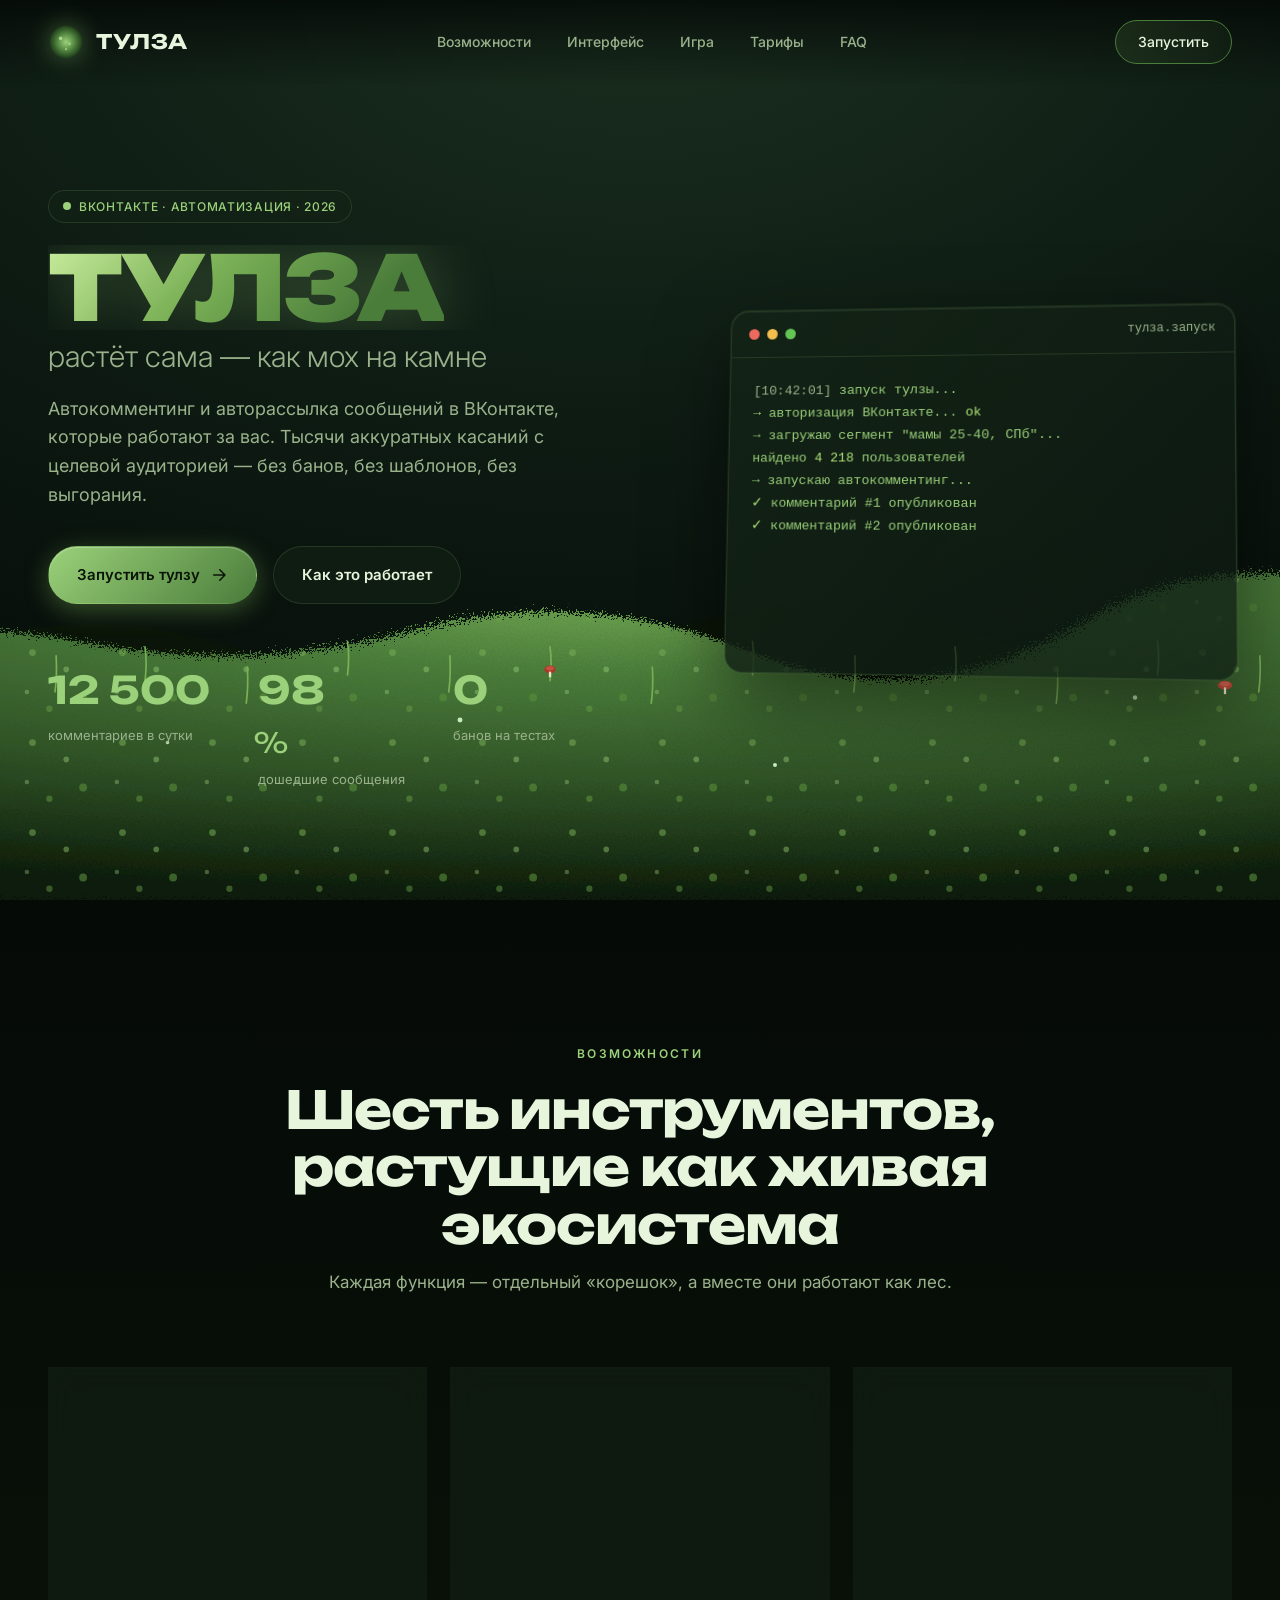
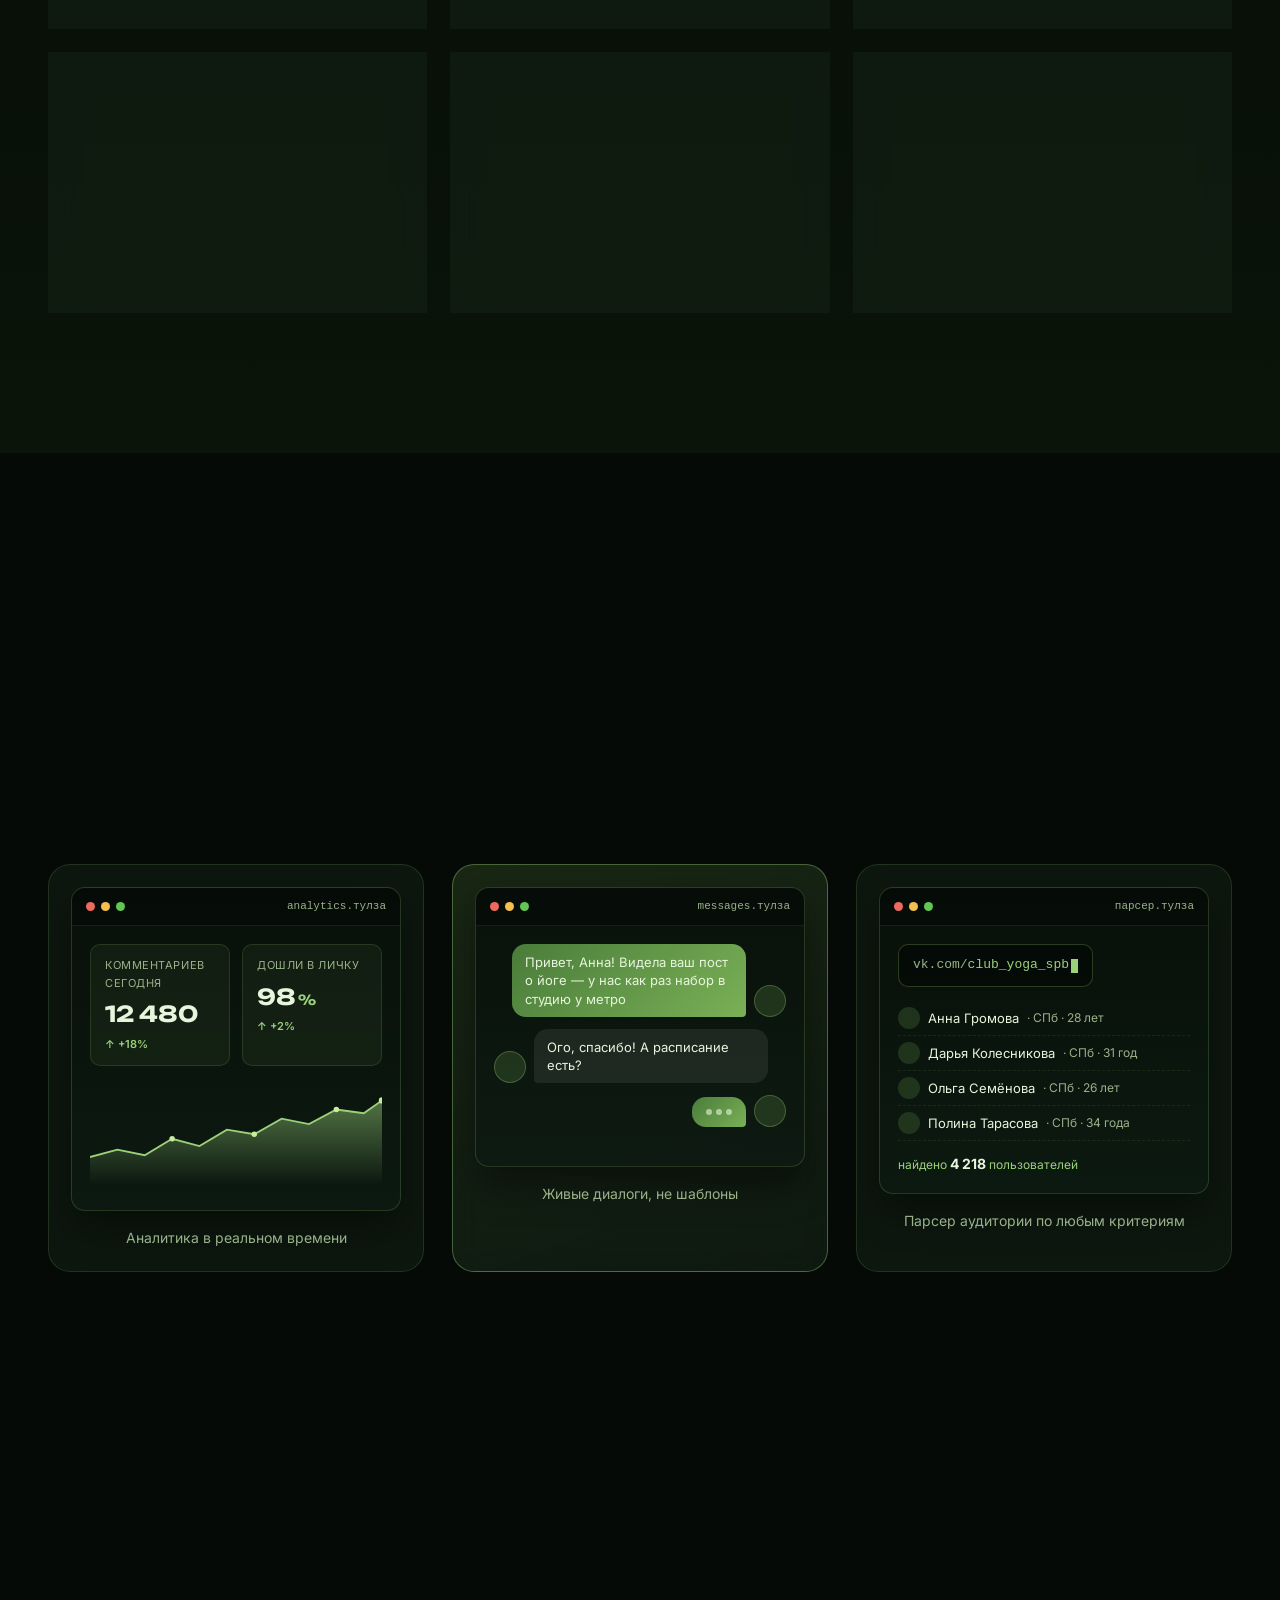
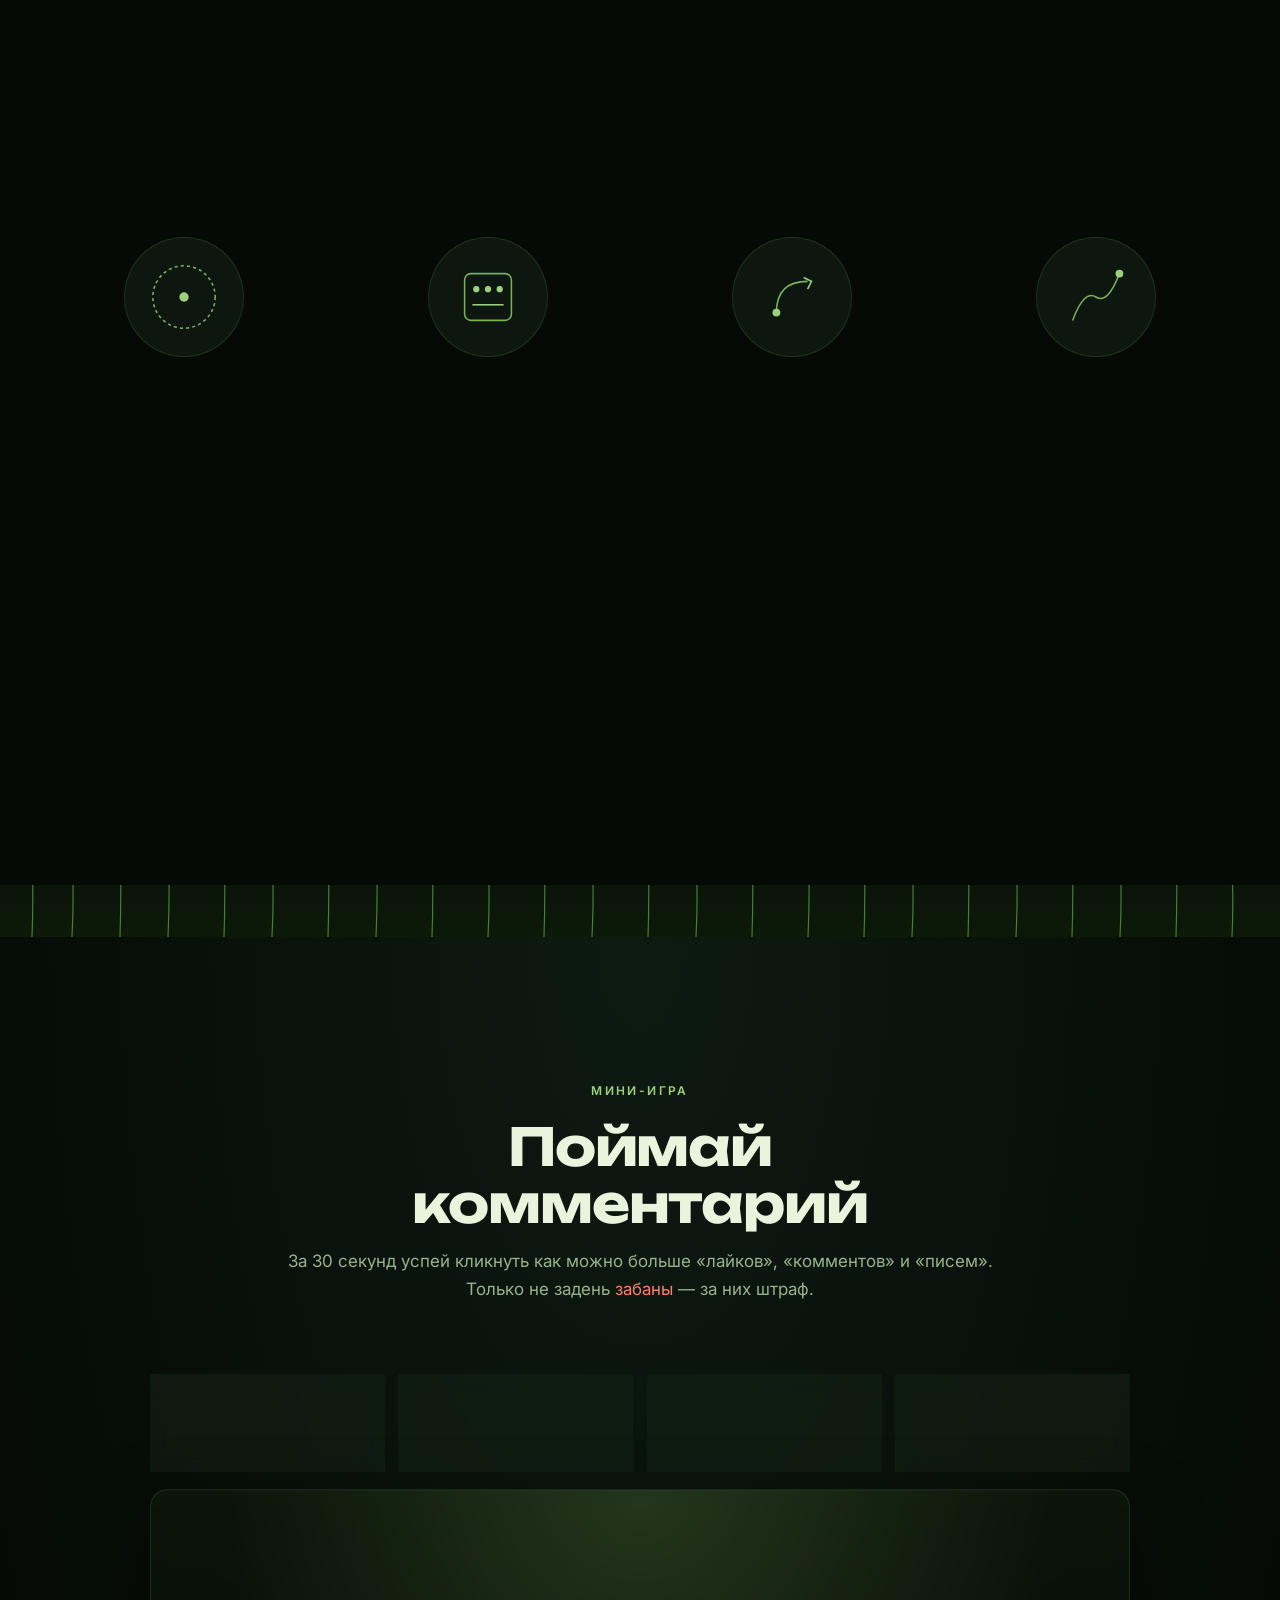
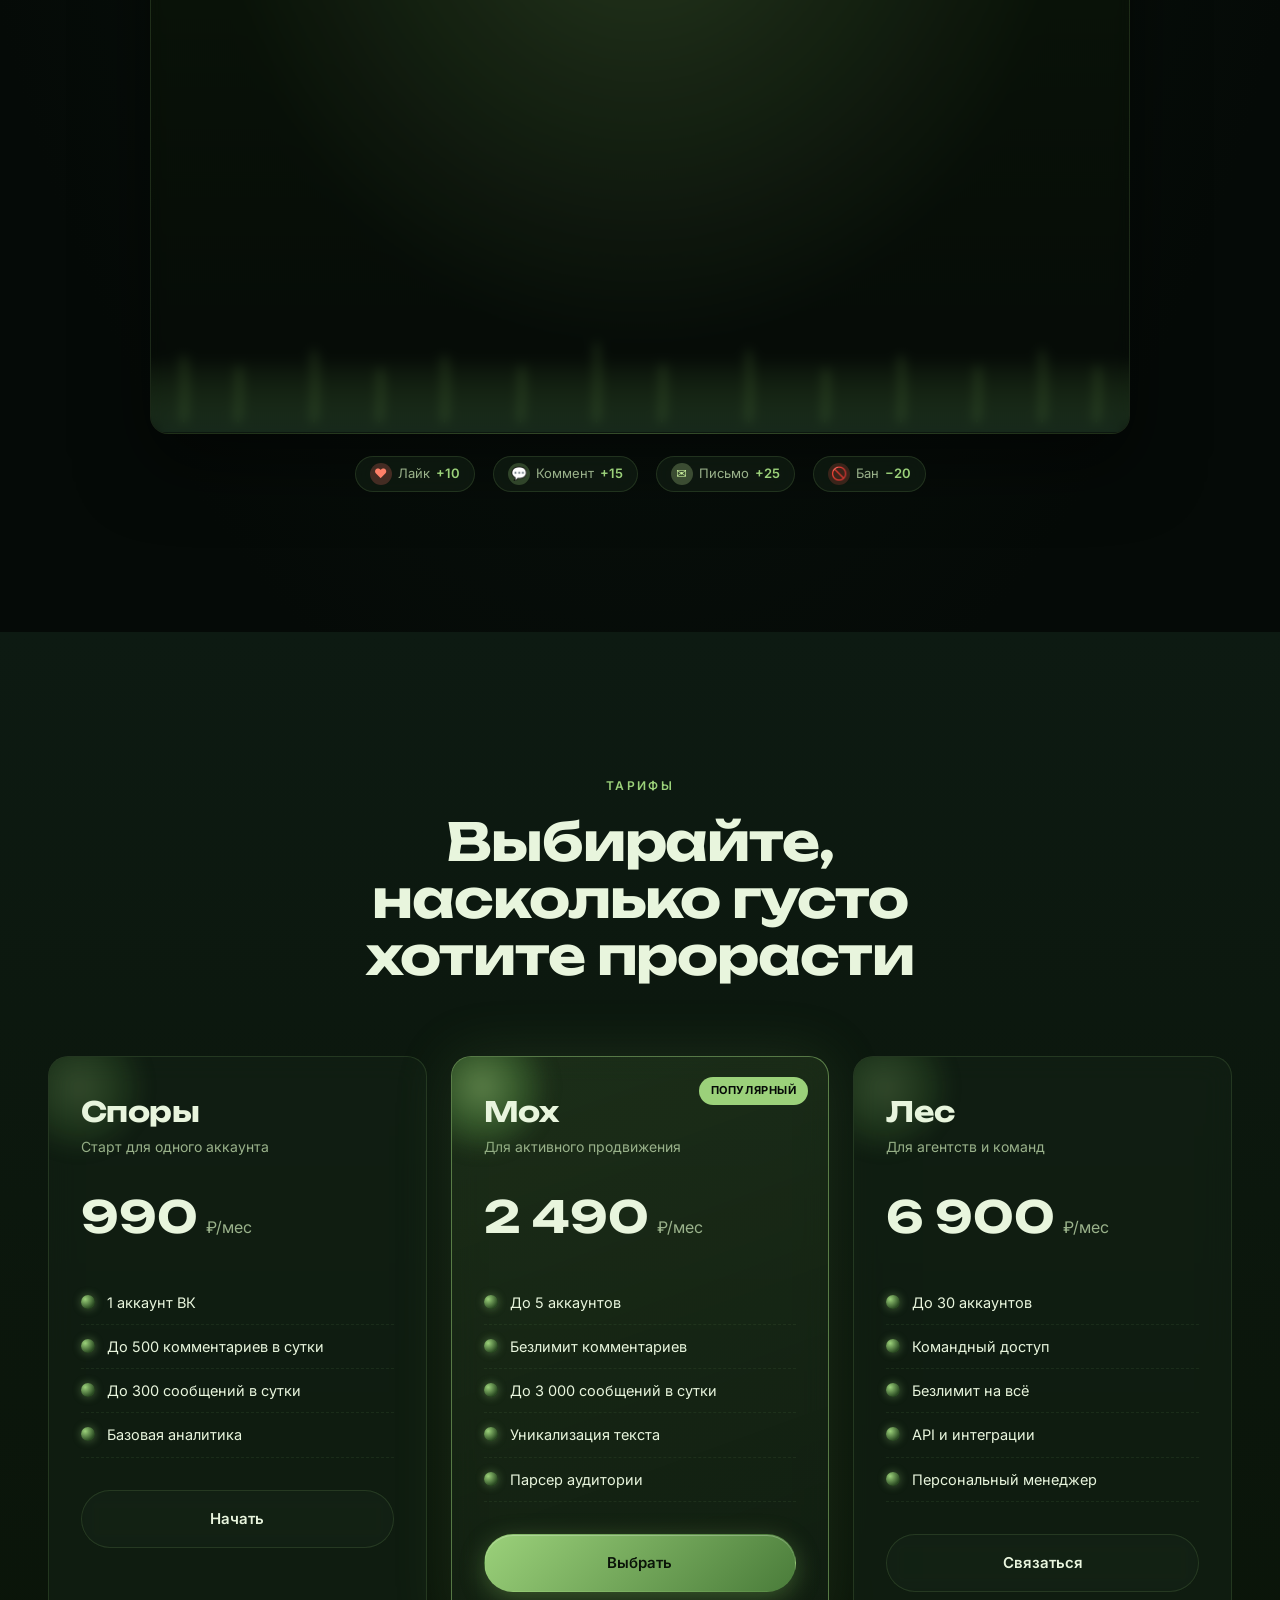
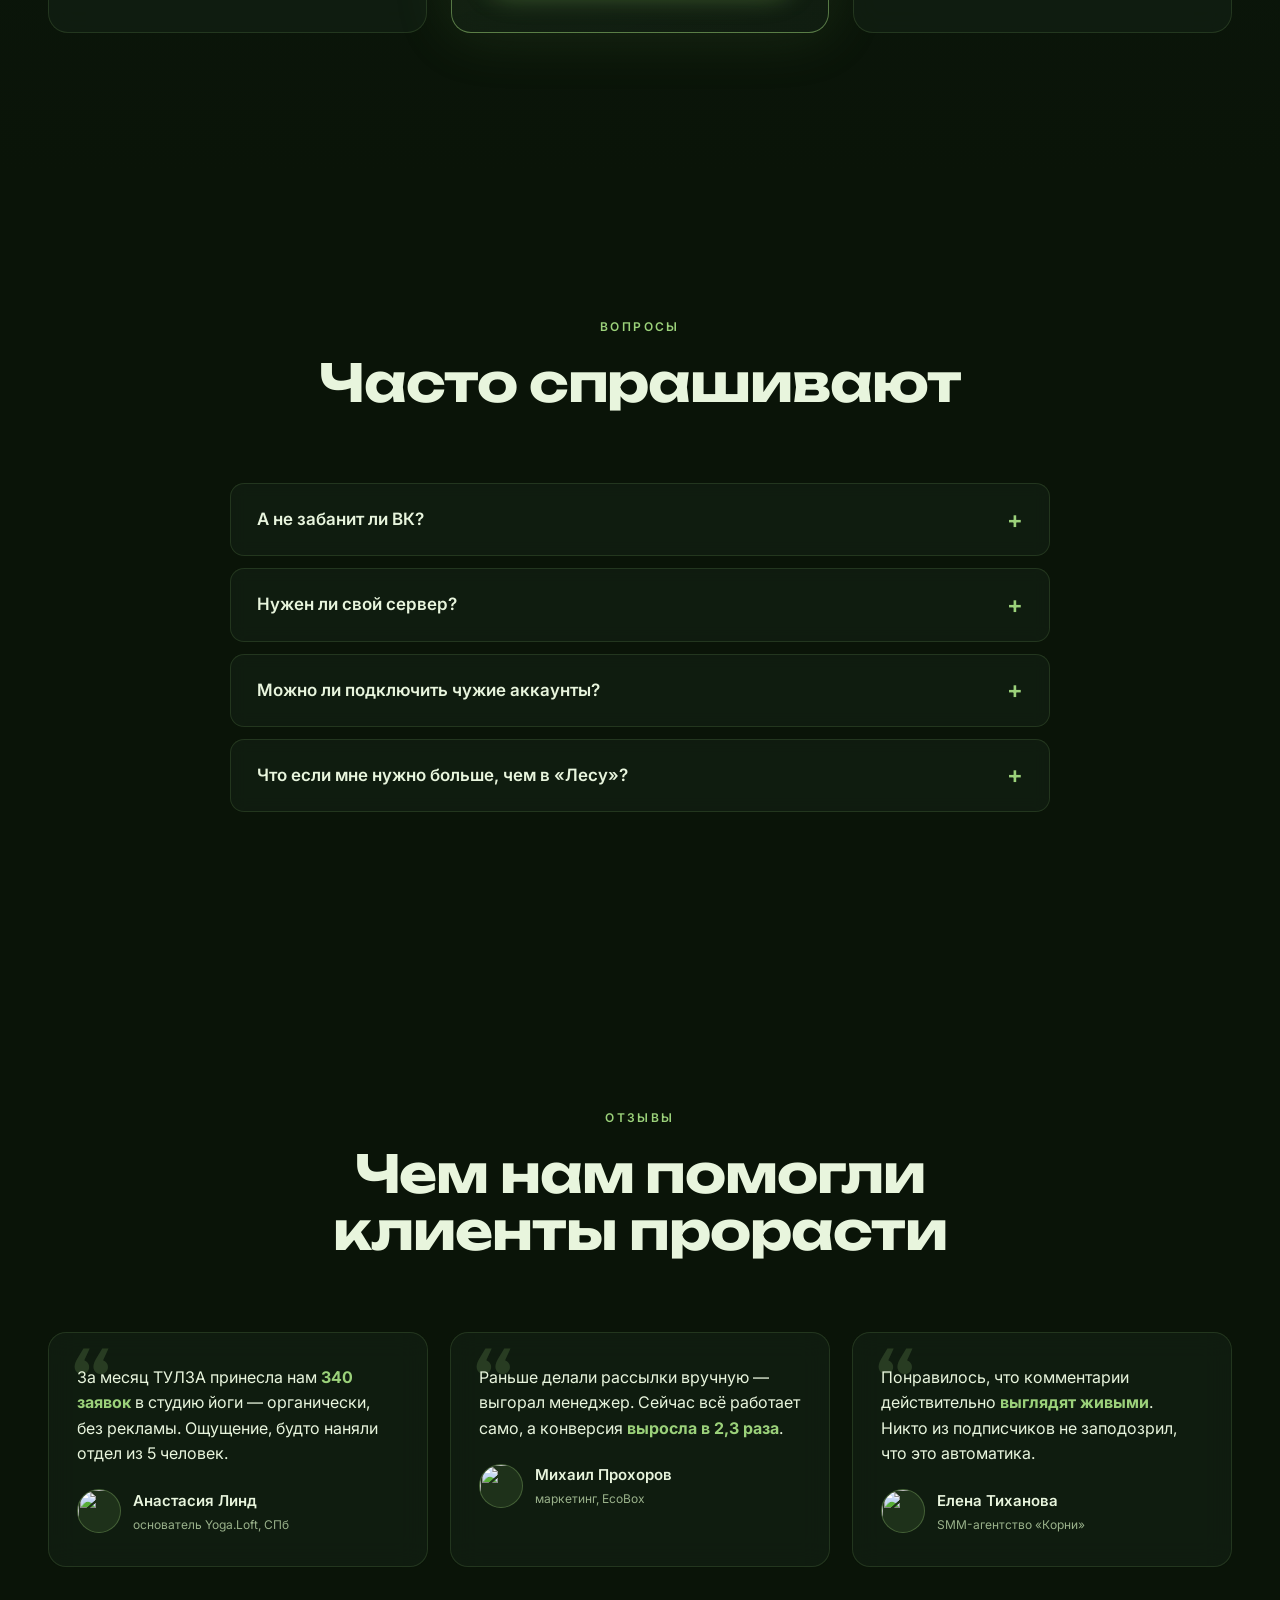
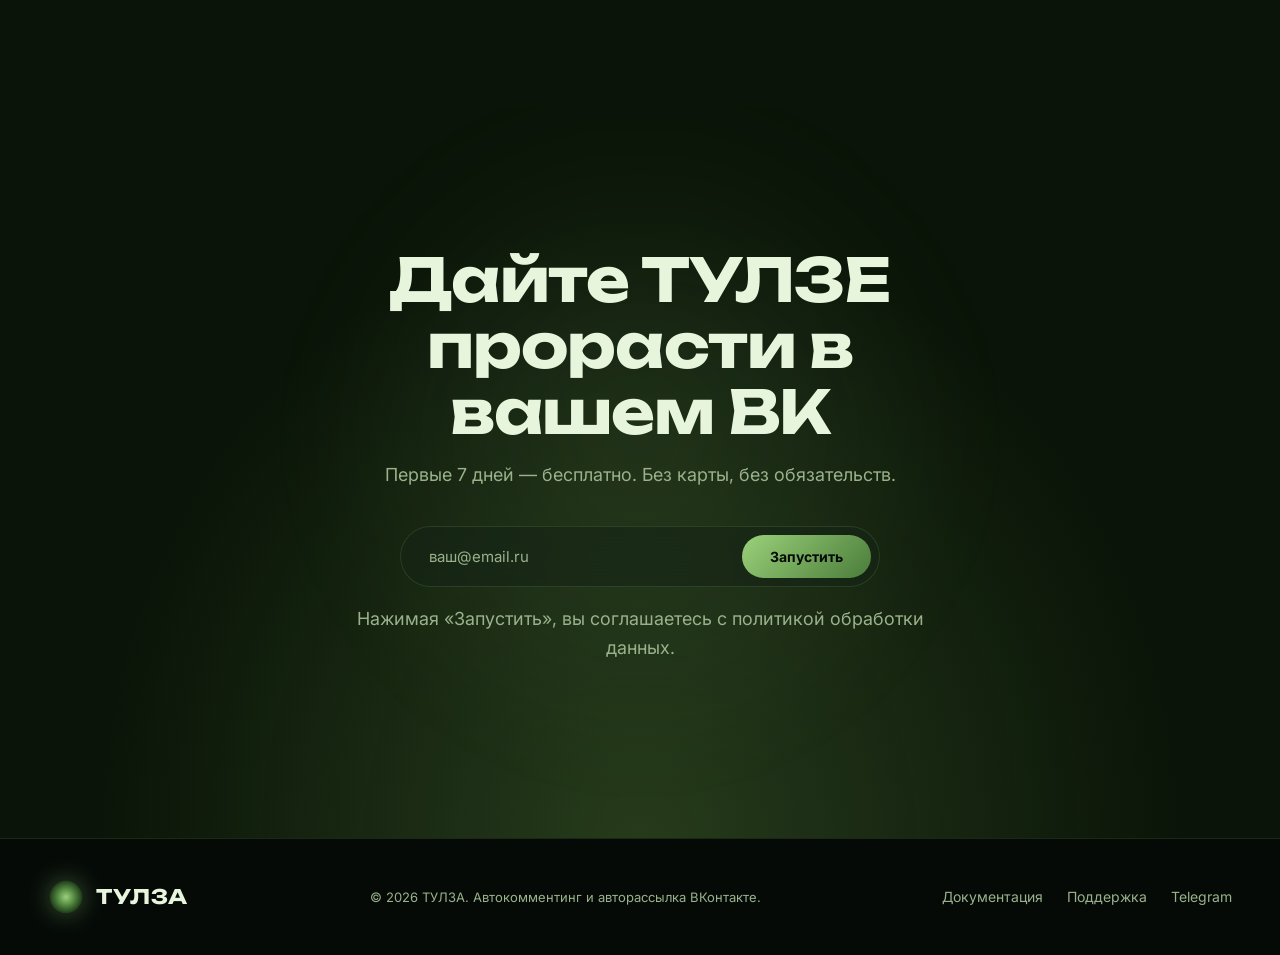
==== commit 8cbd6023: "feat: add gallery, clicker game, and testimonials sections Co-authored-by: Gleb <lecxalix62@gmail.co" ====
--- a/index.html
+++ b/index.html
@@ -40,7 +40,8 @@
   </div>
   <ul class="nav-links">
     <li><a href="#features">Возможности</a></li>
-    <li><a href="#how">Как работает</a></li>
+    <li><a href="#gallery">Интерфейс</a></li>
+    <li><a href="#game">Игра</a></li>
     <li><a href="#pricing">Тарифы</a></li>
     <li><a href="#faq">FAQ</a></li>
   </ul>
@@ -329,6 +330,104 @@
       <h3>Живая аналитика</h3>
       <p>Конверсии, ответы, охваты — в одном дашборде. Видно, какой текст и сегмент работает лучше.</p>
     </article>
+
+  </div>
+</section>
+
+<!-- ============ Gallery / Скриншоты ============ -->
+<section id="gallery" class="gallery">
+  <div class="section-head">
+    <span class="kicker">Интерфейс</span>
+    <h2>Так выглядит ТУЛЗА изнутри</h2>
+    <p>Три экрана, в которых всё устроено просто и понятно — никаких лишних кнопок.</p>
+  </div>
+
+  <div class="gallery-grid">
+
+    <!-- Screen 1: Аналитика -->
+    <figure class="screen-card">
+      <div class="screen-photo" style="--bg-img: url('https://picsum.photos/seed/forest-moss/800/520?grayscale&blur=2')"></div>
+      <div class="screen-window">
+        <div class="sw-bar"><span></span><span></span><span></span><em>analytics.тулза</em></div>
+        <div class="sw-body">
+          <div class="sw-stat-row">
+            <div class="sw-stat">
+              <div class="sw-stat-label">Комментариев сегодня</div>
+              <div class="sw-stat-value">12 480</div>
+              <div class="sw-trend up">+18%</div>
+            </div>
+            <div class="sw-stat">
+              <div class="sw-stat-label">Дошли в личку</div>
+              <div class="sw-stat-value">98<small>%</small></div>
+              <div class="sw-trend up">+2%</div>
+            </div>
+          </div>
+          <svg viewBox="0 0 320 110" class="sw-chart">
+            <defs>
+              <linearGradient id="chartG1" x1="0" y1="0" x2="0" y2="1">
+                <stop offset="0%" stop-color="#9bd17a" stop-opacity=".5"/>
+                <stop offset="100%" stop-color="#9bd17a" stop-opacity="0"/>
+              </linearGradient>
+            </defs>
+            <path d="M0,80 L30,72 60,78 90,60 120,68 150,50 180,55 210,38 240,44 270,28 300,32 320,18 L320,110 L0,110 Z" fill="url(#chartG1)"/>
+            <path d="M0,80 L30,72 60,78 90,60 120,68 150,50 180,55 210,38 240,44 270,28 300,32 320,18" stroke="#9bd17a" stroke-width="2" fill="none"/>
+            <g fill="#c8ec9c">
+              <circle cx="90" cy="60" r="3"/>
+              <circle cx="180" cy="55" r="3"/>
+              <circle cx="270" cy="28" r="3"/>
+              <circle cx="320" cy="18" r="3.5"/>
+            </g>
+          </svg>
+        </div>
+      </div>
+      <figcaption>Аналитика в реальном времени</figcaption>
+    </figure>
+
+    <!-- Screen 2: Сообщения -->
+    <figure class="screen-card featured">
+      <div class="screen-photo" style="--bg-img: url('https://picsum.photos/seed/fern-leaves/800/520?grayscale&blur=2')"></div>
+      <div class="screen-window">
+        <div class="sw-bar"><span></span><span></span><span></span><em>messages.тулза</em></div>
+        <div class="sw-body">
+          <div class="sw-msg me">
+            <div class="sw-ava" style="background-image: url('https://api.dicebear.com/7.x/personas/svg?seed=Anya&backgroundColor=4a7c3a')"></div>
+            <div class="sw-bubble">Привет, Анна! Видела ваш пост о йоге — у нас как раз набор в студию у метро</div>
+          </div>
+          <div class="sw-msg them">
+            <div class="sw-ava" style="background-image: url('https://api.dicebear.com/7.x/personas/svg?seed=Maria&backgroundColor=7ab056')"></div>
+            <div class="sw-bubble">Ого, спасибо! А расписание есть?</div>
+          </div>
+          <div class="sw-msg me typing">
+            <div class="sw-ava" style="background-image: url('https://api.dicebear.com/7.x/personas/svg?seed=Anya&backgroundColor=4a7c3a')"></div>
+            <div class="sw-bubble"><span class="dot1"></span><span class="dot2"></span><span class="dot3"></span></div>
+          </div>
+        </div>
+      </div>
+      <figcaption>Живые диалоги, не шаблоны</figcaption>
+    </figure>
+
+    <!-- Screen 3: Парсер -->
+    <figure class="screen-card">
+      <div class="screen-photo" style="--bg-img: url('https://picsum.photos/seed/forest-trees/800/520?grayscale&blur=2')"></div>
+      <div class="screen-window">
+        <div class="sw-bar"><span></span><span></span><span></span><em>парсер.тулза</em></div>
+        <div class="sw-body">
+          <div class="sw-input">
+            <span class="sw-prefix">vk.com/</span>
+            <span class="sw-typed">club_yoga_spb</span>
+            <span class="sw-cursor"></span>
+          </div>
+          <div class="sw-result">
+            <div class="sw-row"><span class="sw-ava-mini" style="background-image: url('https://api.dicebear.com/7.x/personas/svg?seed=u1')"></span> Анна Громова <em>· СПб · 28 лет</em></div>
+            <div class="sw-row"><span class="sw-ava-mini" style="background-image: url('https://api.dicebear.com/7.x/personas/svg?seed=u2')"></span> Дарья Колесникова <em>· СПб · 31 год</em></div>
+            <div class="sw-row"><span class="sw-ava-mini" style="background-image: url('https://api.dicebear.com/7.x/personas/svg?seed=u3')"></span> Ольга Семёнова <em>· СПб · 26 лет</em></div>
+            <div class="sw-row"><span class="sw-ava-mini" style="background-image: url('https://api.dicebear.com/7.x/personas/svg?seed=u4')"></span> Полина Тарасова <em>· СПб · 34 года</em></div>
+            <div class="sw-found">найдено <strong>4 218</strong> пользователей</div>
+          </div>
+        </div>
+      </div>
+      <figcaption>Парсер аудитории по любым критериям</figcaption>
+    </figure>
 
   </div>
 </section>
@@ -414,6 +513,78 @@
   </div>
 </section>
 
+<!-- ============ ИГРА: Тулза-кликер ============ -->
+<section id="game" class="game-section">
+  <div class="section-head">
+    <span class="kicker">Мини-игра</span>
+    <h2>Поймай комментарий</h2>
+    <p>За 30 секунд успей кликнуть как можно больше «лайков», «комментов» и «писем». Только не задень <span style="color:#ff8068;">забаны</span> — за них штраф.</p>
+  </div>
+
+  <div class="game-wrap">
+    <div class="game-hud">
+      <div class="hud-block">
+        <div class="hud-label">Счёт</div>
+        <div class="hud-value" id="g-score">0</div>
+      </div>
+      <div class="hud-block">
+        <div class="hud-label">Комбо</div>
+        <div class="hud-value combo" id="g-combo">×1</div>
+      </div>
+      <div class="hud-block">
+        <div class="hud-label">Время</div>
+        <div class="hud-value" id="g-time">30</div>
+      </div>
+      <div class="hud-block">
+        <div class="hud-label">Рекорд</div>
+        <div class="hud-value" id="g-best">0</div>
+      </div>
+    </div>
+
+    <div class="game-stage" id="g-stage">
+      <canvas id="g-canvas" width="900" height="500"></canvas>
+
+      <!-- Декоративный мох по бокам стейджа -->
+      <svg viewBox="0 0 900 500" class="game-decor" preserveAspectRatio="none">
+        <defs>
+          <linearGradient id="gFloor" x1="0" y1="0" x2="0" y2="1">
+            <stop offset="0%" stop-color="#3a5e2a" stop-opacity="0"/>
+            <stop offset="100%" stop-color="#1a2e1f" stop-opacity="0.85"/>
+          </linearGradient>
+        </defs>
+        <rect x="0" y="430" width="900" height="70" fill="url(#gFloor)"/>
+        <g stroke="#7ab056" stroke-width="1.4" stroke-linecap="round" fill="none" opacity=".8">
+          <path d="M30,490 Q32,460 30,430"/><path d="M80,490 Q82,465 81,440"/>
+          <path d="M150,490 Q152,455 150,425"/><path d="M210,490 Q212,470 211,442"/>
+          <path d="M270,490 Q272,460 270,430"/><path d="M340,490 Q342,465 341,440"/>
+          <path d="M410,490 Q412,450 410,418"/><path d="M470,490 Q472,468 471,438"/>
+          <path d="M550,490 Q552,455 550,425"/><path d="M620,490 Q622,470 621,442"/>
+          <path d="M690,490 Q692,460 690,430"/><path d="M760,490 Q762,465 761,440"/>
+          <path d="M820,490 Q822,455 820,425"/><path d="M870,490 Q872,468 871,440"/>
+        </g>
+      </svg>
+
+      <div class="game-overlay" id="g-overlay">
+        <div class="overlay-inner">
+          <h3 id="g-title">Готовы запустить ТУЛЗУ?</h3>
+          <p id="g-desc">Кликайте по падающим иконкам ВКонтакте.<br>♥ +10 · 💬 +15 · ✉ +25 · 🚫 −20</p>
+          <button class="btn btn-primary" id="g-start">
+            <span>Начать игру</span>
+            <svg viewBox="0 0 24 24" width="18" height="18"><path d="M8 5v14l11-7z" fill="currentColor"/></svg>
+          </button>
+        </div>
+      </div>
+    </div>
+
+    <div class="game-legend">
+      <span class="leg-item"><span class="leg-icon heart">♥</span> Лайк <em>+10</em></span>
+      <span class="leg-item"><span class="leg-icon msg">💬</span> Коммент <em>+15</em></span>
+      <span class="leg-item"><span class="leg-icon mail">✉</span> Письмо <em>+25</em></span>
+      <span class="leg-item"><span class="leg-icon ban">🚫</span> Бан <em>−20</em></span>
+    </div>
+  </div>
+</section>
+
 <!-- ============ Pricing ============ -->
 <section id="pricing" class="pricing">
   <div class="section-head">
@@ -495,6 +666,56 @@
   </div>
 </section>
 
+<!-- ============ Отзывы ============ -->
+<section id="testimonials" class="testimonials">
+  <div class="t-bg" style="background-image: url('https://picsum.photos/seed/deep-forest/1800/900?blur=4');"></div>
+  <div class="section-head">
+    <span class="kicker">Отзывы</span>
+    <h2>Чем нам помогли клиенты прорасти</h2>
+  </div>
+
+  <div class="t-grid">
+    <figure class="t-card">
+      <div class="t-quote">
+        За месяц ТУЛЗА принесла нам <strong>340 заявок</strong> в студию йоги — органически, без рекламы. Ощущение, будто наняли отдел из 5 человек.
+      </div>
+      <figcaption>
+        <img src="https://api.dicebear.com/7.x/personas/svg?seed=Anastasiya&backgroundColor=4a7c3a" alt="" class="t-ava"/>
+        <div>
+          <div class="t-name">Анастасия Линд</div>
+          <div class="t-role">основатель Yoga.Loft, СПб</div>
+        </div>
+      </figcaption>
+    </figure>
+
+    <figure class="t-card">
+      <div class="t-quote">
+        Раньше делали рассылки вручную — выгорал менеджер. Сейчас всё работает само, а конверсия <strong>выросла в 2,3 раза</strong>.
+      </div>
+      <figcaption>
+        <img src="https://api.dicebear.com/7.x/personas/svg?seed=Mikhail&backgroundColor=2a4a22" alt="" class="t-ava"/>
+        <div>
+          <div class="t-name">Михаил Прохоров</div>
+          <div class="t-role">маркетинг, EcoBox</div>
+        </div>
+      </figcaption>
+    </figure>
+
+    <figure class="t-card">
+      <div class="t-quote">
+        Понравилось, что комментарии действительно <strong>выглядят живыми</strong>. Никто из подписчиков не заподозрил, что это автоматика.
+      </div>
+      <figcaption>
+        <img src="https://api.dicebear.com/7.x/personas/svg?seed=Elena&backgroundColor=7ab056" alt="" class="t-ava"/>
+        <div>
+          <div class="t-name">Елена Тиханова</div>
+          <div class="t-role">SMM-агентство «Корни»</div>
+        </div>
+      </figcaption>
+    </figure>
+  </div>
+</section>
+
 <!-- ============ CTA ============ -->
 <section id="cta" class="cta">
   <div class="cta-inner">
--- a/styles.css
+++ b/styles.css
@@ -1033,15 +1033,500 @@
    RESPONSIVE
 =================================================================== */
 
+/* ===================================================================
+   GALLERY — мокапы интерфейса
+=================================================================== */
+
+.gallery {
+  position: relative;
+  z-index: 3;
+  padding: 140px 48px;
+  background: linear-gradient(180deg, var(--bg-1) 0%, var(--bg-2) 100%);
+}
+
+.gallery-grid {
+  max-width: 1280px;
+  margin: 0 auto;
+  display: grid;
+  grid-template-columns: repeat(3, 1fr);
+  gap: 28px;
+}
+
+.screen-card {
+  position: relative;
+  border-radius: 22px;
+  padding: 22px;
+  background: var(--card);
+  border: 1px solid var(--card-br);
+  backdrop-filter: blur(14px);
+  transition: transform .5s cubic-bezier(.2,.8,.2,1), box-shadow .5s;
+  overflow: hidden;
+}
+.screen-card:hover {
+  transform: translateY(-8px) rotate(-.4deg);
+  box-shadow: 0 30px 70px rgba(0,0,0,0.5), 0 0 60px rgba(122,176,86,0.15);
+}
+.screen-card.featured {
+  background: linear-gradient(160deg, rgba(122, 176, 86, 0.18) 0%, rgba(20, 35, 22, 0.6) 100%);
+  border-color: rgba(155, 209, 122, 0.4);
+}
+
+/* Фоновое фото — реальная фотография мха/леса, замутнённая */
+.screen-photo {
+  position: absolute;
+  inset: 0;
+  background-image: var(--bg-img);
+  background-size: cover;
+  background-position: center;
+  opacity: .25;
+  filter: hue-rotate(40deg) saturate(0.7);
+  z-index: 0;
+  transition: opacity .5s;
+}
+.screen-card:hover .screen-photo { opacity: .4; }
+
+.screen-window {
+  position: relative;
+  z-index: 1;
+  background: linear-gradient(180deg, rgba(8, 16, 10, 0.92), rgba(13, 26, 18, 0.92));
+  border: 1px solid rgba(155, 209, 122, 0.2);
+  border-radius: 14px;
+  overflow: hidden;
+  box-shadow: 0 18px 38px rgba(0,0,0,0.4);
+}
+
+.sw-bar {
+  display: flex;
+  align-items: center;
+  gap: 6px;
+  padding: 10px 14px;
+  background: rgba(0,0,0,0.3);
+  border-bottom: 1px solid rgba(155, 209, 122, 0.1);
+}
+.sw-bar span {
+  width: 9px; height: 9px;
+  border-radius: 50%;
+  background: #444;
+}
+.sw-bar span:nth-child(1) { background: #ed6a5e; }
+.sw-bar span:nth-child(2) { background: #f5bf4f; }
+.sw-bar span:nth-child(3) { background: #62c554; }
+.sw-bar em {
+  margin-left: auto;
+  font-style: normal;
+  font-size: 11px;
+  color: var(--ink-dim);
+  font-family: 'JetBrains Mono', monospace;
+}
+
+.sw-body {
+  padding: 18px;
+  min-height: 240px;
+}
+
+.sw-stat-row {
+  display: grid;
+  grid-template-columns: 1fr 1fr;
+  gap: 12px;
+  margin-bottom: 18px;
+}
+.sw-stat {
+  padding: 12px 14px;
+  background: rgba(122, 176, 86, 0.08);
+  border: 1px solid rgba(155, 209, 122, 0.15);
+  border-radius: 10px;
+}
+.sw-stat-label { font-size: 11px; color: var(--ink-dim); text-transform: uppercase; letter-spacing: 0.05em; }
+.sw-stat-value {
+  font-family: 'Unbounded', sans-serif;
+  font-size: 22px;
+  font-weight: 700;
+  color: var(--ink);
+  margin-top: 4px;
+}
+.sw-stat-value small { font-size: 14px; color: var(--moss-lt); margin-left: 2px; }
+.sw-trend { font-size: 11px; margin-top: 4px; color: var(--moss-lt); font-weight: 600; }
+.sw-trend.up::before { content: '↑ '; }
+.sw-chart { width: 100%; height: auto; }
+
+/* Сообщения */
+.sw-msg {
+  display: flex;
+  align-items: flex-end;
+  gap: 8px;
+  margin-bottom: 12px;
+  animation: msgIn .6s ease both;
+}
+.sw-msg:nth-child(2) { animation-delay: .25s; }
+.sw-msg:nth-child(3) { animation-delay: .5s; }
+@keyframes msgIn {
+  from { opacity: 0; transform: translateY(10px); }
+  to   { opacity: 1; transform: translateY(0); }
+}
+.sw-msg.me { flex-direction: row-reverse; }
+.sw-ava {
+  width: 32px; height: 32px;
+  border-radius: 50%;
+  background-color: rgba(122, 176, 86, 0.2);
+  background-size: cover;
+  background-position: center;
+  flex-shrink: 0;
+  border: 1px solid rgba(155, 209, 122, 0.3);
+}
+.sw-bubble {
+  padding: 9px 13px;
+  border-radius: 14px;
+  font-size: 13px;
+  line-height: 1.4;
+  max-width: 80%;
+}
+.sw-msg.me .sw-bubble {
+  background: linear-gradient(135deg, var(--moss-dk), var(--moss));
+  color: var(--ink);
+  border-bottom-right-radius: 4px;
+}
+.sw-msg.them .sw-bubble {
+  background: rgba(255,255,255,0.08);
+  color: var(--ink);
+  border-bottom-left-radius: 4px;
+}
+.sw-msg.typing .sw-bubble {
+  display: flex;
+  align-items: center;
+  gap: 4px;
+  padding: 12px 14px;
+}
+.sw-msg.typing .sw-bubble span {
+  width: 6px; height: 6px; border-radius: 50%;
+  background: var(--ink);
+  opacity: .6;
+  animation: typeBounce 1.2s infinite;
+}
+.sw-msg.typing .dot2 { animation-delay: .15s; }
+.sw-msg.typing .dot3 { animation-delay: .3s; }
+@keyframes typeBounce {
+  0%, 60%, 100% { transform: translateY(0); opacity: .5; }
+  30% { transform: translateY(-4px); opacity: 1; }
+}
+
+/* Парсер */
+.sw-input {
+  display: inline-flex;
+  align-items: center;
+  padding: 10px 14px;
+  background: rgba(0,0,0,0.4);
+  border: 1px solid rgba(155, 209, 122, 0.25);
+  border-radius: 10px;
+  font-family: 'JetBrains Mono', monospace;
+  font-size: 13px;
+  margin-bottom: 14px;
+}
+.sw-prefix { color: var(--ink-dim); }
+.sw-typed { color: var(--moss-lt); }
+.sw-cursor {
+  display: inline-block;
+  width: 7px; height: 14px;
+  background: var(--moss-lt);
+  margin-left: 2px;
+  vertical-align: middle;
+  animation: blink 1s steps(2) infinite;
+}
+
+.sw-result { font-size: 13px; }
+.sw-row {
+  display: flex;
+  align-items: center;
+  gap: 8px;
+  padding: 6px 0;
+  border-bottom: 1px dashed rgba(155, 209, 122, 0.1);
+  color: var(--ink);
+}
+.sw-row em { font-style: normal; color: var(--ink-dim); font-size: 12px; }
+.sw-ava-mini {
+  width: 22px; height: 22px;
+  border-radius: 50%;
+  background-size: cover;
+  background-color: rgba(122,176,86,0.2);
+  flex-shrink: 0;
+}
+.sw-found {
+  margin-top: 12px;
+  font-size: 12px;
+  color: var(--moss-lt);
+}
+.sw-found strong { color: var(--ink); font-size: 14px; }
+
+.screen-card figcaption {
+  margin-top: 16px;
+  text-align: center;
+  font-size: 14px;
+  color: var(--ink-dim);
+  position: relative;
+  z-index: 1;
+}
+
+/* ===================================================================
+   ИГРА — Тулза-кликер
+=================================================================== */
+
+.game-section {
+  position: relative;
+  z-index: 3;
+  padding: 140px 48px;
+  background: radial-gradient(ellipse at top, #0d1a12 0%, var(--bg-0) 80%);
+}
+
+.game-wrap {
+  max-width: 980px;
+  margin: 0 auto;
+}
+
+.game-hud {
+  display: grid;
+  grid-template-columns: repeat(4, 1fr);
+  gap: 14px;
+  margin-bottom: 18px;
+}
+.hud-block {
+  padding: 14px 18px;
+  background: var(--card);
+  border: 1px solid var(--card-br);
+  border-radius: 14px;
+  backdrop-filter: blur(10px);
+  text-align: center;
+}
+.hud-label {
+  font-size: 11px;
+  letter-spacing: 0.12em;
+  text-transform: uppercase;
+  color: var(--ink-dim);
+  margin-bottom: 4px;
+}
+.hud-value {
+  font-family: 'Unbounded', sans-serif;
+  font-size: 28px;
+  font-weight: 700;
+  color: var(--moss-lt);
+}
+.hud-value.combo { transition: transform .2s, color .2s; }
+.hud-value.combo.flash { transform: scale(1.25); color: var(--glow); }
+
+.game-stage {
+  position: relative;
+  width: 100%;
+  aspect-ratio: 900 / 500;
+  background:
+    radial-gradient(ellipse at 50% 0%, rgba(155, 209, 122, 0.18) 0%, transparent 60%),
+    linear-gradient(180deg, #0a1408 0%, #050a07 100%);
+  border: 1px solid var(--card-br);
+  border-radius: 18px;
+  overflow: hidden;
+  box-shadow: 0 30px 70px rgba(0,0,0,0.5), inset 0 1px 0 rgba(255,255,255,0.05);
+}
+
+#g-canvas {
+  position: absolute;
+  inset: 0;
+  width: 100%;
+  height: 100%;
+  display: block;
+  z-index: 2;
+  cursor: crosshair;
+}
+
+.game-decor {
+  position: absolute;
+  inset: 0;
+  width: 100%;
+  height: 100%;
+  z-index: 1;
+  pointer-events: none;
+}
+.game-decor g path {
+  transform-origin: bottom;
+  transform-box: fill-box;
+  animation: sway 5s ease-in-out infinite;
+}
+
+.game-overlay {
+  position: absolute;
+  inset: 0;
+  z-index: 3;
+  display: flex;
+  align-items: center;
+  justify-content: center;
+  background: radial-gradient(ellipse at center, rgba(5,10,7,0.6) 0%, rgba(5,10,7,0.92) 80%);
+  backdrop-filter: blur(6px);
+  transition: opacity .4s;
+}
+.game-overlay.hidden {
+  opacity: 0;
+  pointer-events: none;
+}
+.overlay-inner { text-align: center; max-width: 480px; padding: 0 24px; }
+.overlay-inner h3 {
+  font-size: clamp(28px, 4vw, 42px);
+  margin-bottom: 14px;
+}
+.overlay-inner p {
+  color: var(--ink-dim);
+  margin-bottom: 24px;
+  font-size: 15px;
+  line-height: 1.6;
+}
+
+.game-legend {
+  display: flex;
+  justify-content: center;
+  flex-wrap: wrap;
+  gap: 18px;
+  margin-top: 22px;
+  font-size: 13px;
+  color: var(--ink-dim);
+}
+.leg-item {
+  display: inline-flex;
+  align-items: center;
+  gap: 6px;
+  padding: 6px 14px;
+  background: var(--card);
+  border: 1px solid var(--card-br);
+  border-radius: 999px;
+  backdrop-filter: blur(8px);
+}
+.leg-item em { color: var(--moss-lt); font-style: normal; font-weight: 600; }
+.leg-icon {
+  display: inline-flex;
+  width: 22px; height: 22px;
+  align-items: center;
+  justify-content: center;
+  border-radius: 50%;
+  font-size: 13px;
+}
+.leg-icon.heart { background: rgba(237,106,94,0.25); color: #ff8068; }
+.leg-icon.msg   { background: rgba(155,209,122,0.25); color: var(--moss-lt); }
+.leg-icon.mail  { background: rgba(200,236,156,0.25); color: var(--glow); }
+.leg-icon.ban   { background: rgba(196,77,58,0.25); color: #ff8068; }
+
+/* «Всплывающие очки» поверх канваса */
+.score-pop {
+  position: absolute;
+  pointer-events: none;
+  font-family: 'Unbounded', sans-serif;
+  font-size: 18px;
+  font-weight: 700;
+  color: var(--glow);
+  text-shadow: 0 0 12px rgba(200, 236, 156, 0.7);
+  animation: popUp .9s ease-out forwards;
+  z-index: 4;
+}
+.score-pop.minus { color: #ff8068; text-shadow: 0 0 12px rgba(255, 128, 104, 0.7); }
+@keyframes popUp {
+  from { transform: translate(-50%, 0); opacity: 1; }
+  to   { transform: translate(-50%, -50px); opacity: 0; }
+}
+
+/* ===================================================================
+   TESTIMONIALS
+=================================================================== */
+
+.testimonials {
+  position: relative;
+  z-index: 3;
+  padding: 140px 48px;
+  overflow: hidden;
+  background: var(--bg-1);
+}
+.t-bg {
+  position: absolute;
+  inset: 0;
+  background-size: cover;
+  background-position: center;
+  opacity: 0.18;
+  filter: hue-rotate(40deg) saturate(0.6);
+  z-index: 0;
+}
+.testimonials::after {
+  content: '';
+  position: absolute;
+  inset: 0;
+  background: linear-gradient(180deg, var(--bg-1) 0%, transparent 30%, transparent 70%, var(--bg-1) 100%);
+  z-index: 1;
+  pointer-events: none;
+}
+.testimonials .section-head, .t-grid { position: relative; z-index: 2; }
+
+.t-grid {
+  max-width: 1200px;
+  margin: 0 auto;
+  display: grid;
+  grid-template-columns: repeat(3, 1fr);
+  gap: 22px;
+}
+
+.t-card {
+  position: relative;
+  padding: 32px 28px;
+  background: var(--card);
+  border: 1px solid var(--card-br);
+  border-radius: 18px;
+  backdrop-filter: blur(14px);
+  transition: all .4s cubic-bezier(.2,.8,.2,1);
+}
+.t-card:hover {
+  transform: translateY(-6px);
+  border-color: rgba(155, 209, 122, 0.4);
+  box-shadow: 0 22px 50px rgba(0,0,0,0.4);
+}
+.t-card::before {
+  content: '“';
+  position: absolute;
+  top: 4px;
+  left: 22px;
+  font-family: 'Unbounded', sans-serif;
+  font-size: 90px;
+  line-height: 1;
+  color: rgba(155, 209, 122, 0.18);
+}
+.t-quote {
+  font-size: 16px;
+  line-height: 1.6;
+  margin-bottom: 22px;
+  position: relative;
+  z-index: 1;
+  color: var(--ink);
+}
+.t-quote strong { color: var(--moss-lt); font-weight: 700; }
+
+.t-card figcaption {
+  display: flex;
+  align-items: center;
+  gap: 12px;
+}
+.t-ava {
+  width: 44px; height: 44px;
+  border-radius: 50%;
+  background: rgba(122,176,86,0.15);
+  border: 1px solid rgba(155, 209, 122, 0.3);
+}
+.t-name { font-weight: 600; font-size: 15px; color: var(--ink); }
+.t-role { font-size: 12px; color: var(--ink-dim); margin-top: 2px; }
+
+/* ===================================================================
+   RESPONSIVE
+=================================================================== */
+
 @media (max-width: 1024px) {
   .hero { grid-template-columns: 1fr; padding: 140px 24px 60px; }
   .nav { padding: 16px 24px; }
   .nav-links { display: none; }
-  .features-grid, .pricing-grid { grid-template-columns: 1fr; }
+  .features-grid, .pricing-grid,
+  .gallery-grid, .t-grid { grid-template-columns: 1fr; }
   .how-timeline { grid-template-columns: repeat(2, 1fr); row-gap: 60px; }
   .how-timeline::before { display: none; }
-  .features, .how, .pricing, .faq, .cta { padding: 100px 24px; }
+  .features, .how, .pricing, .faq, .cta, .game-section, .gallery, .testimonials { padding: 100px 24px; }
   .hero-stats { gap: 24px; flex-wrap: wrap; }
+  .game-hud { grid-template-columns: repeat(2, 1fr); }
 }
 
 @media (max-width: 600px) {
@@ -1050,4 +1535,6 @@
   .stat-num { font-size: 30px; }
   .how-timeline { grid-template-columns: 1fr; }
   .footer-inner { flex-direction: column; text-align: center; }
-}
+  .hud-value { font-size: 22px; }
+  .game-legend { gap: 10px; font-size: 12px; }
+}
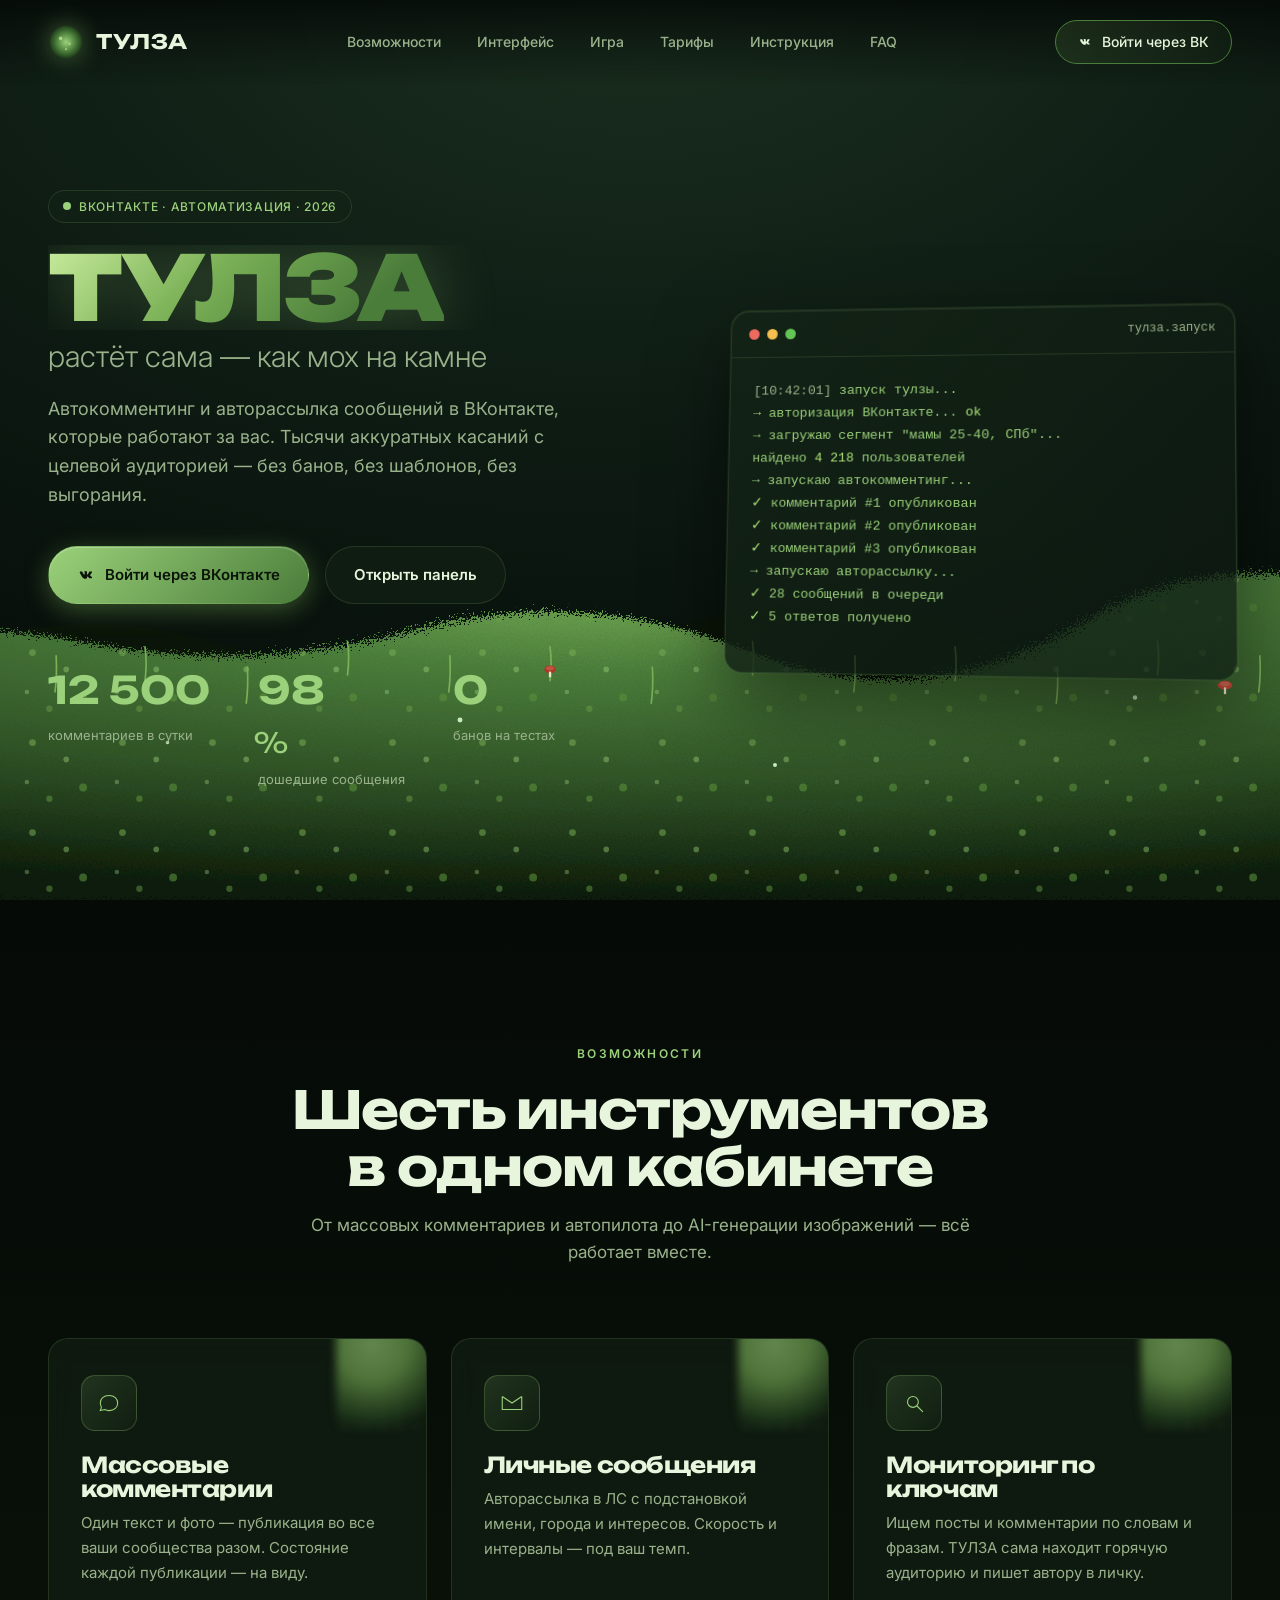
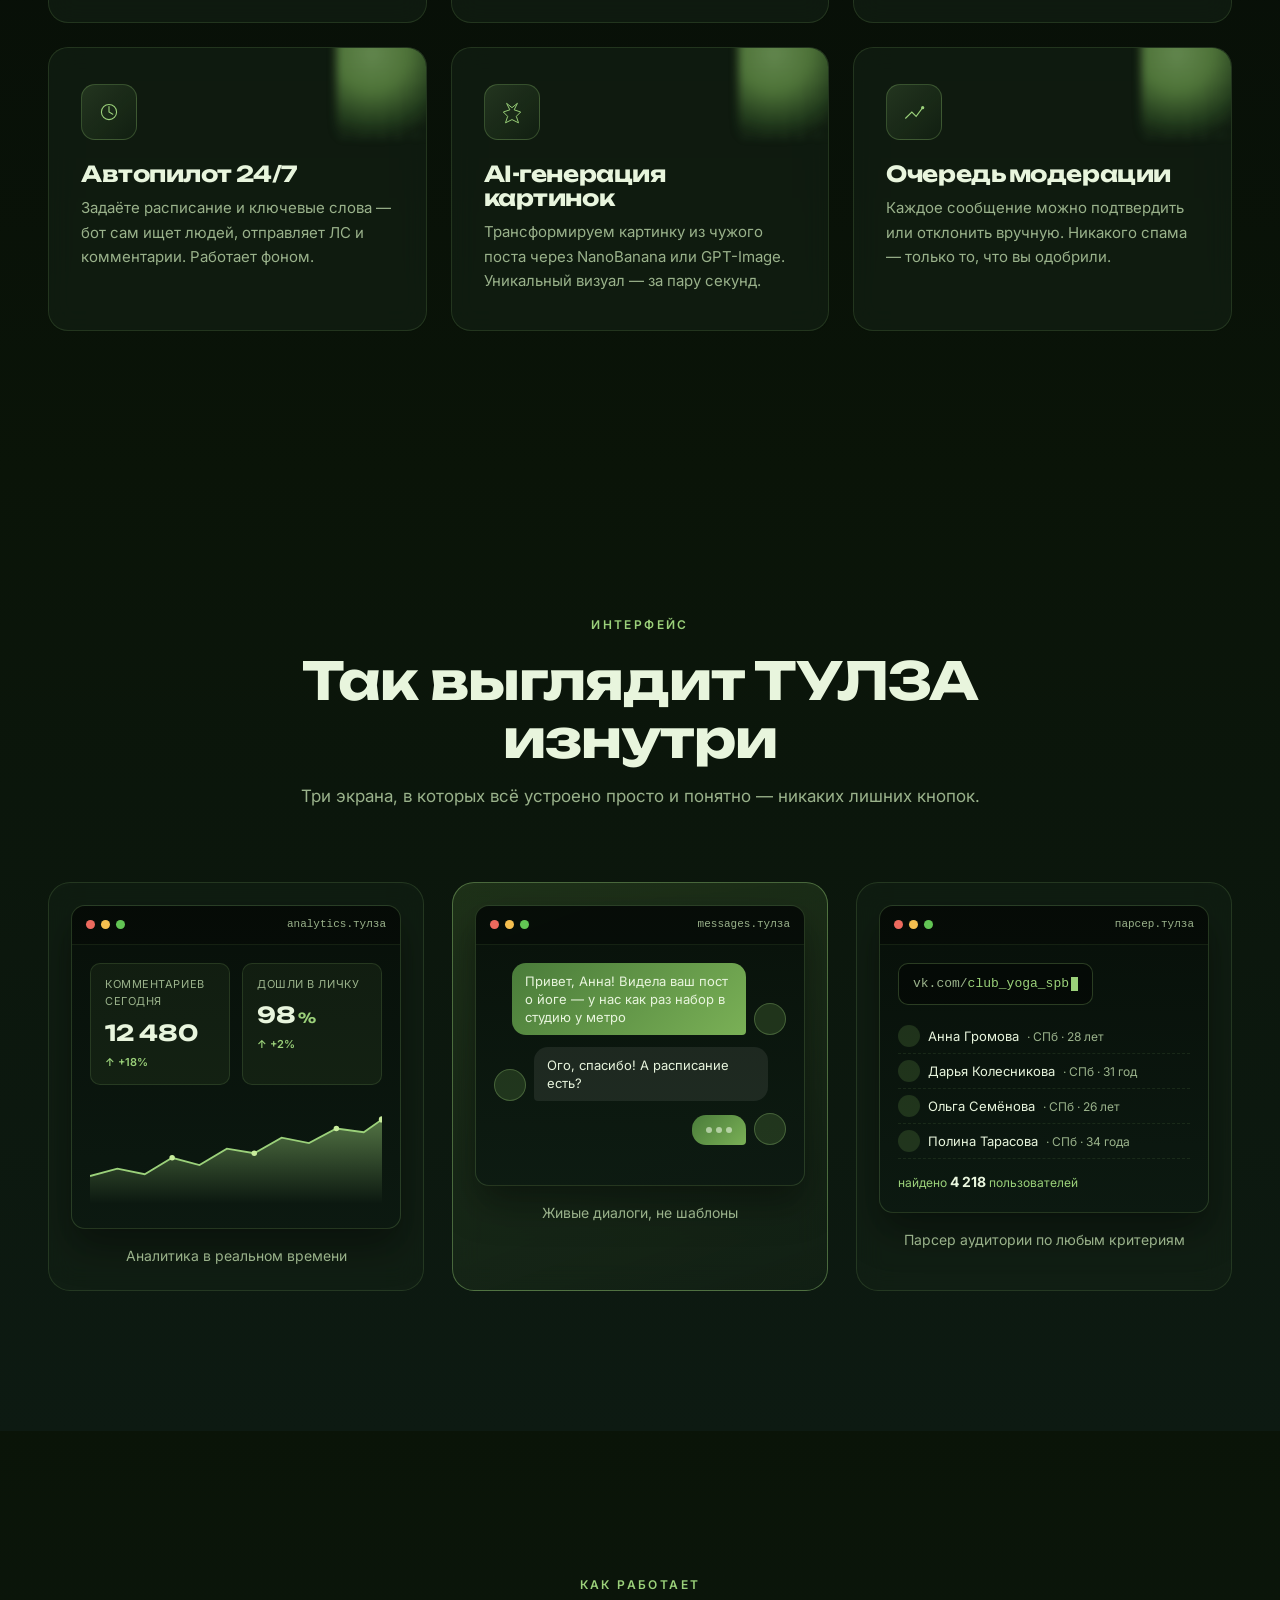
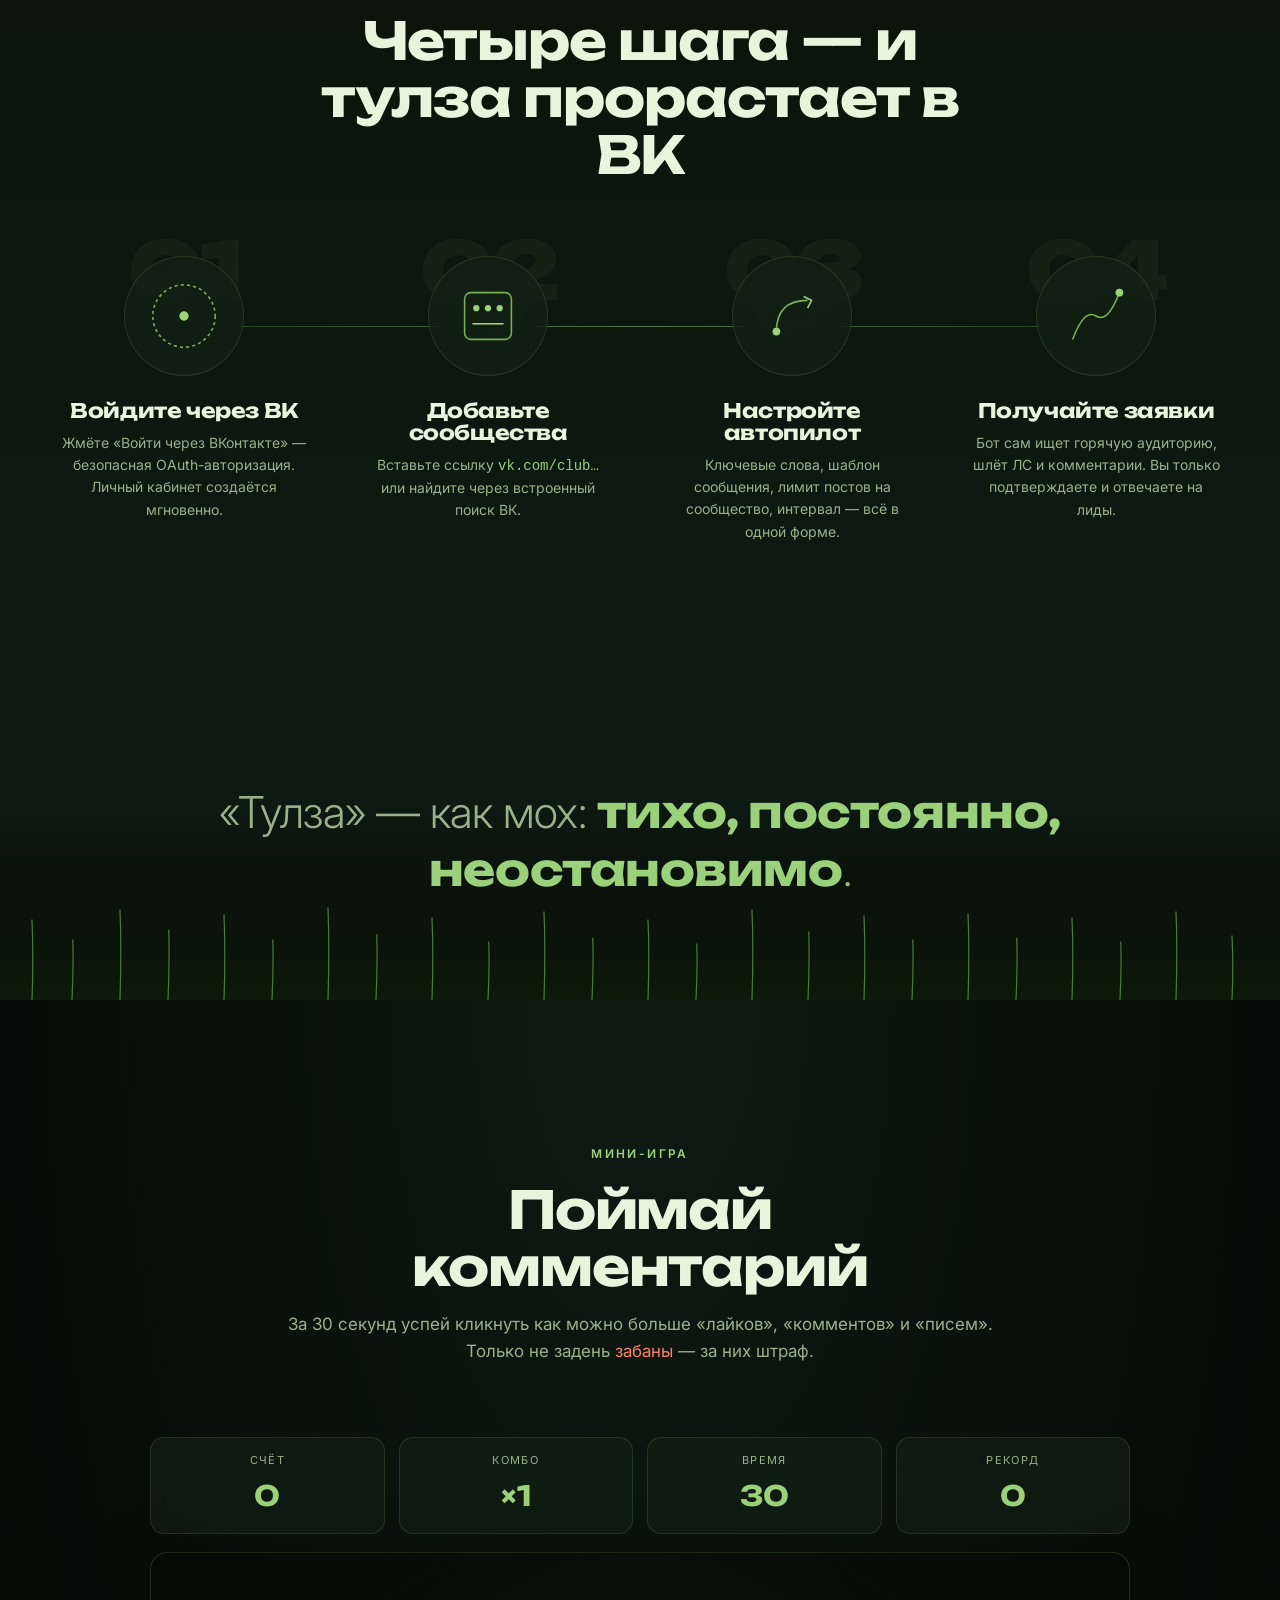
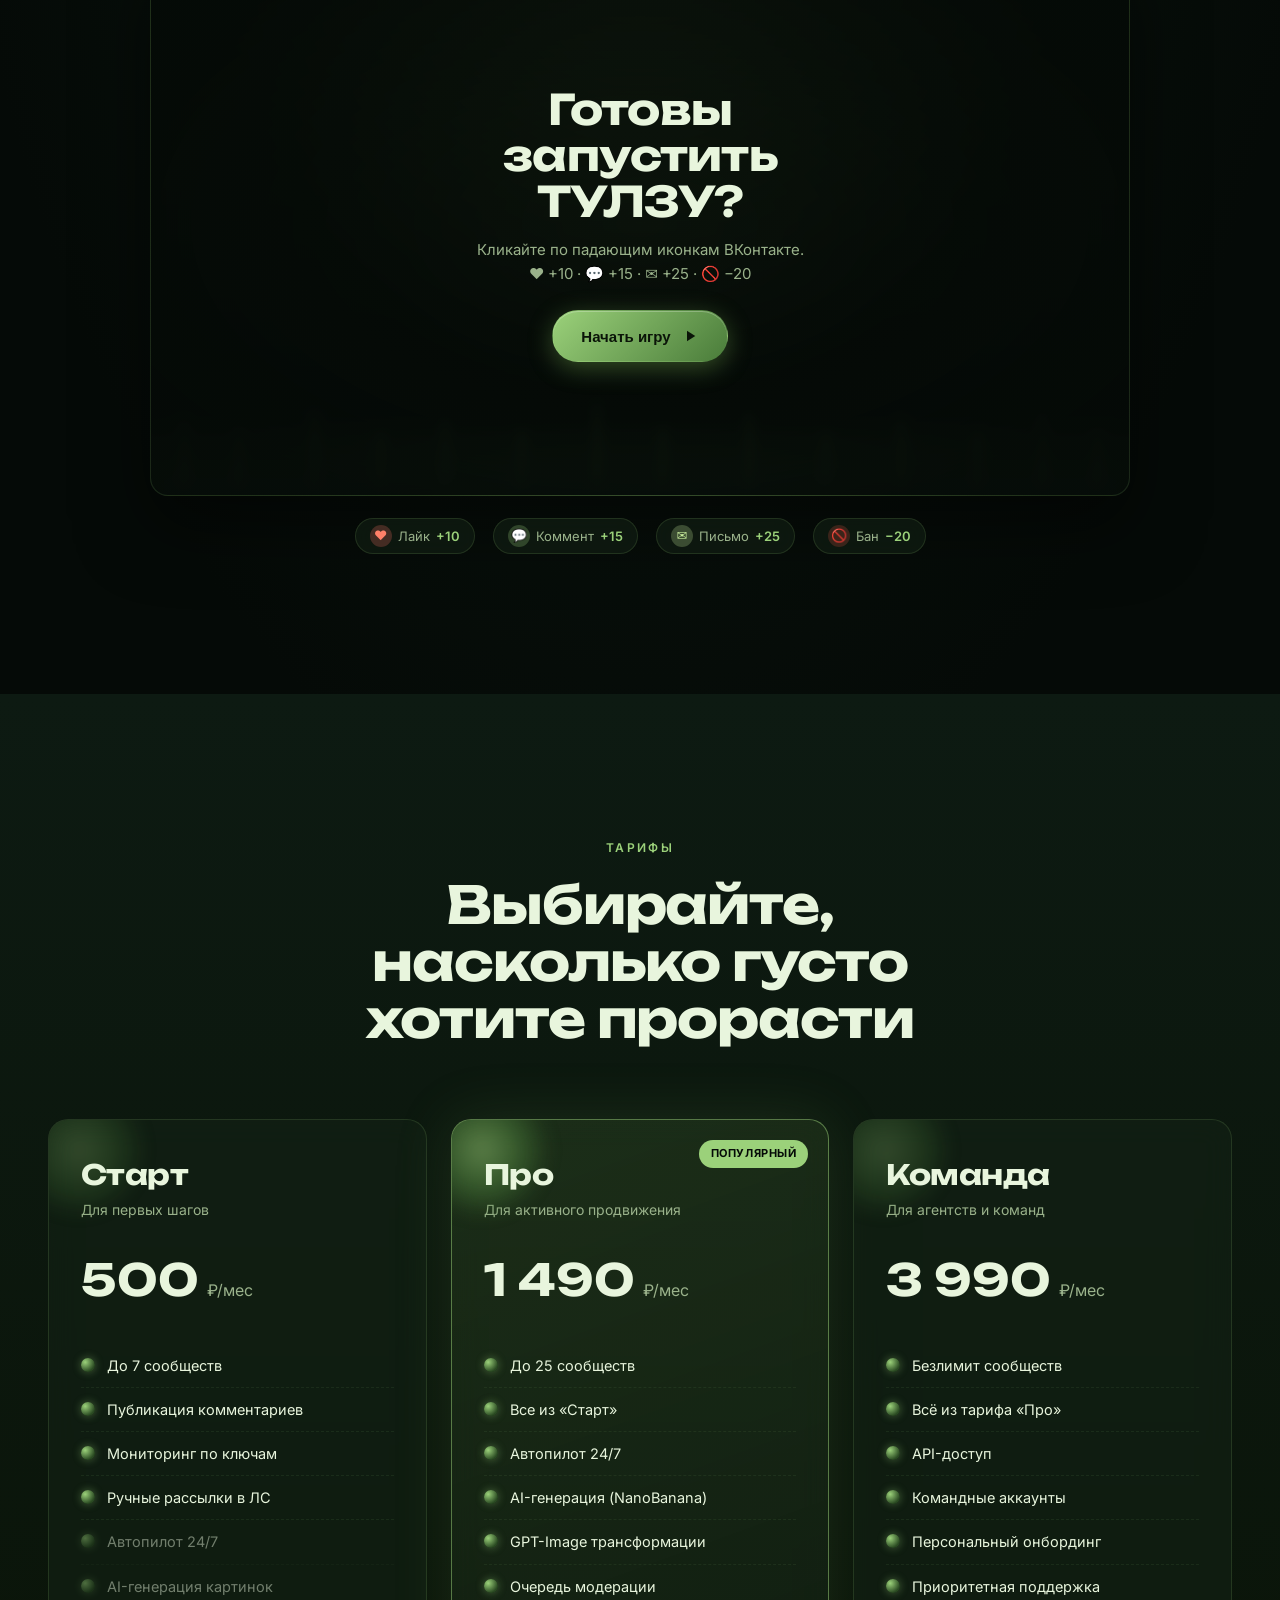
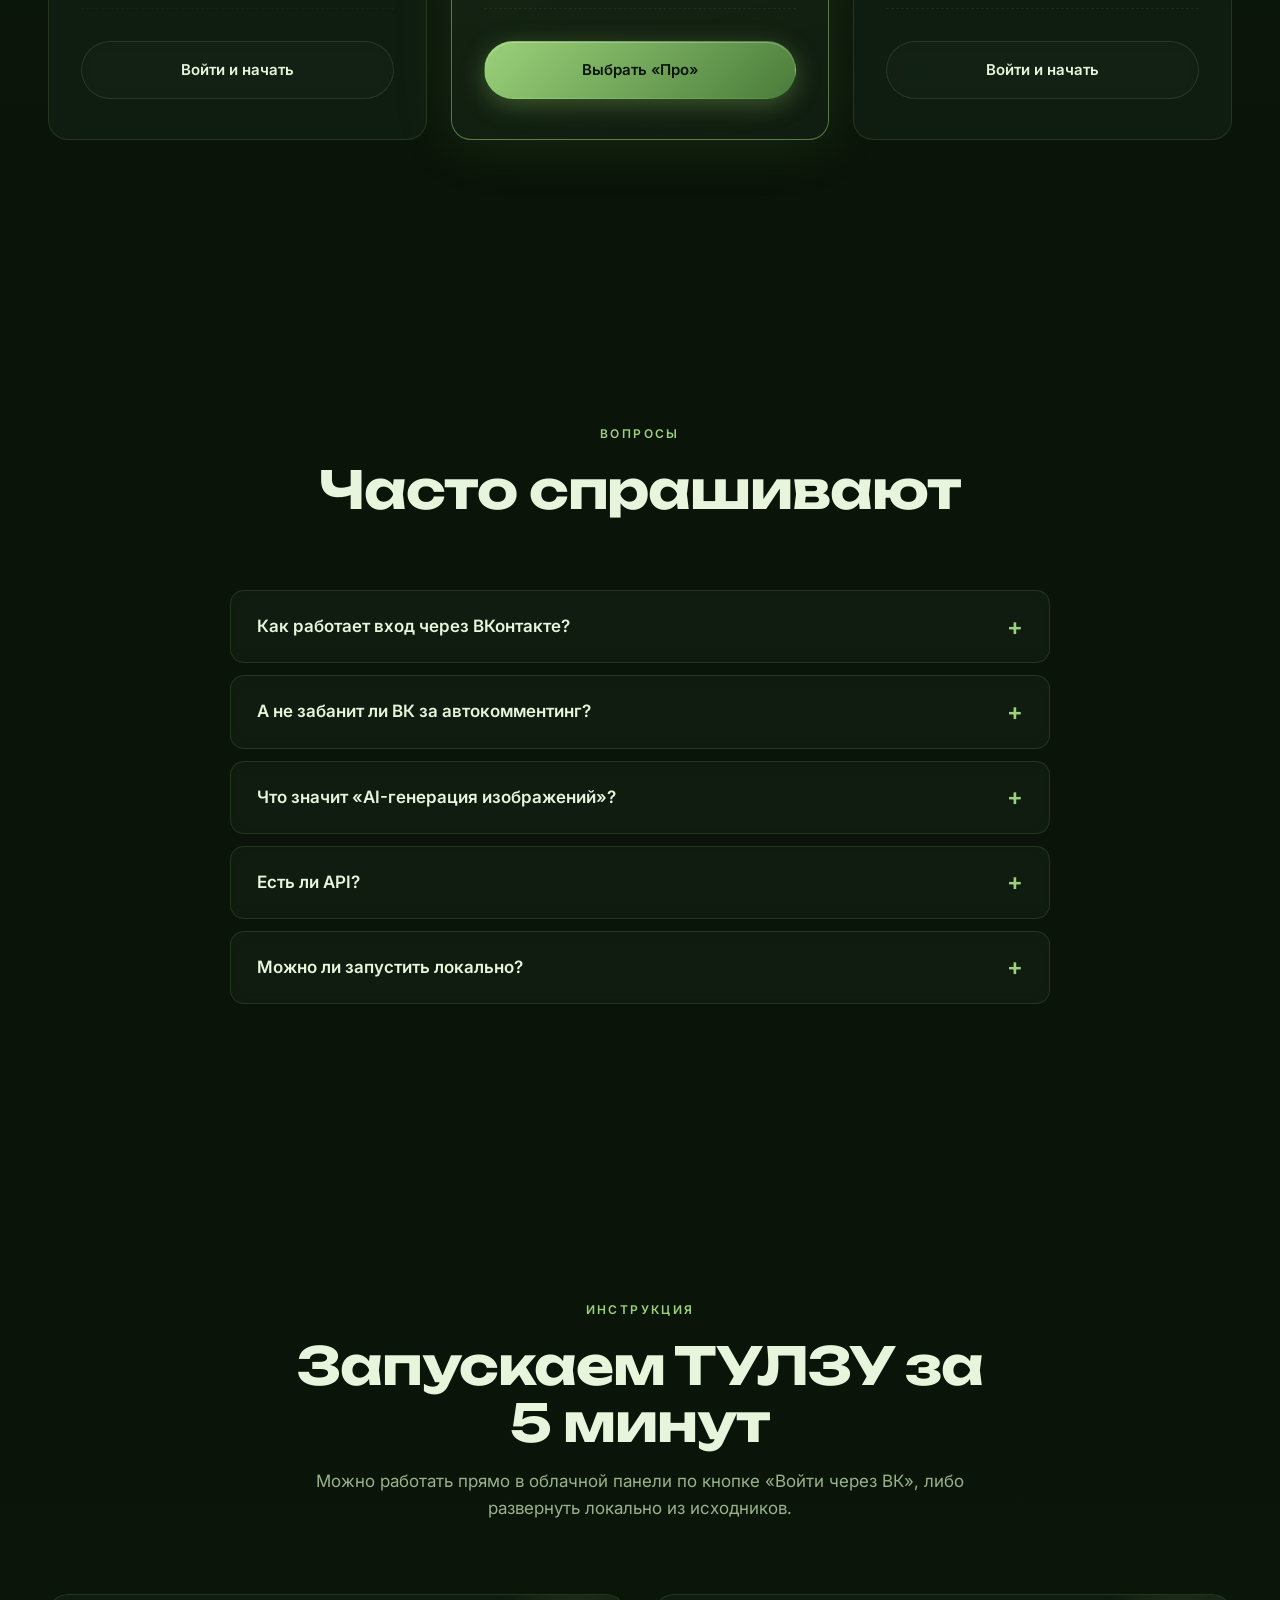
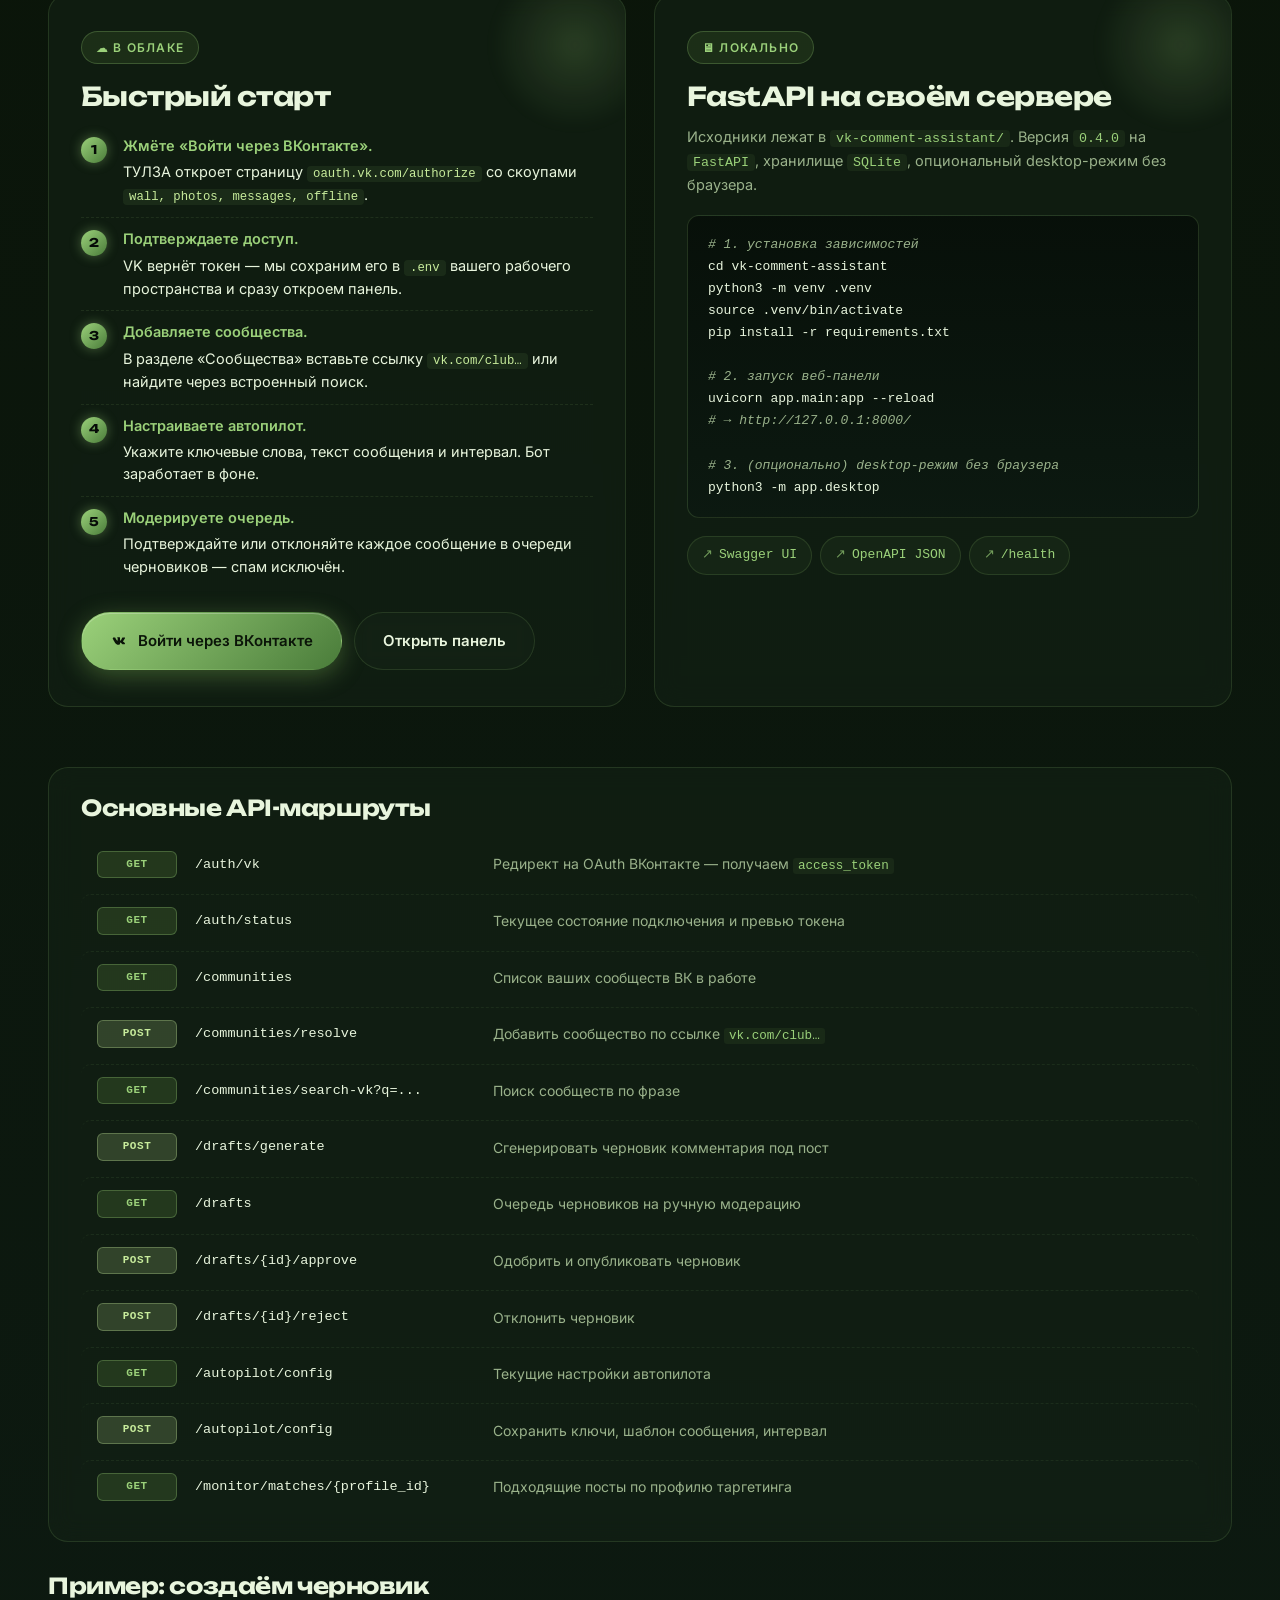
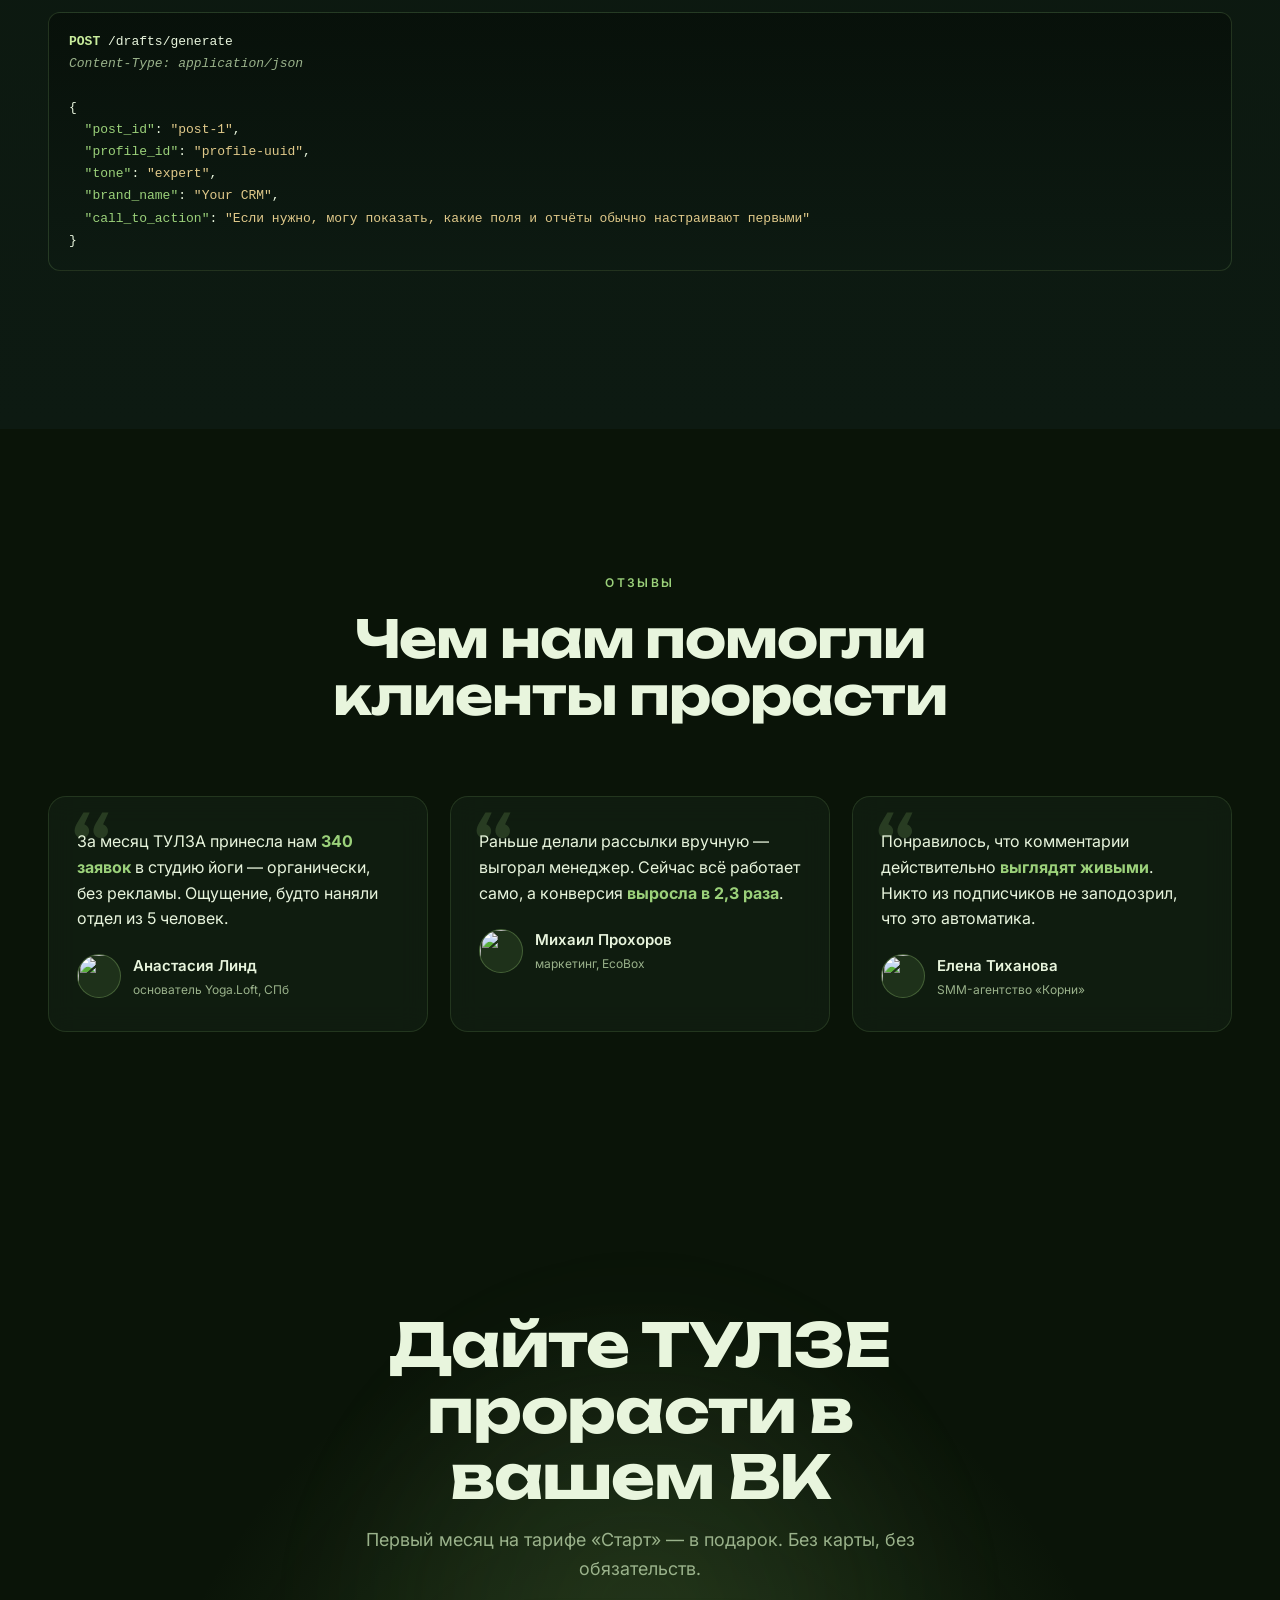
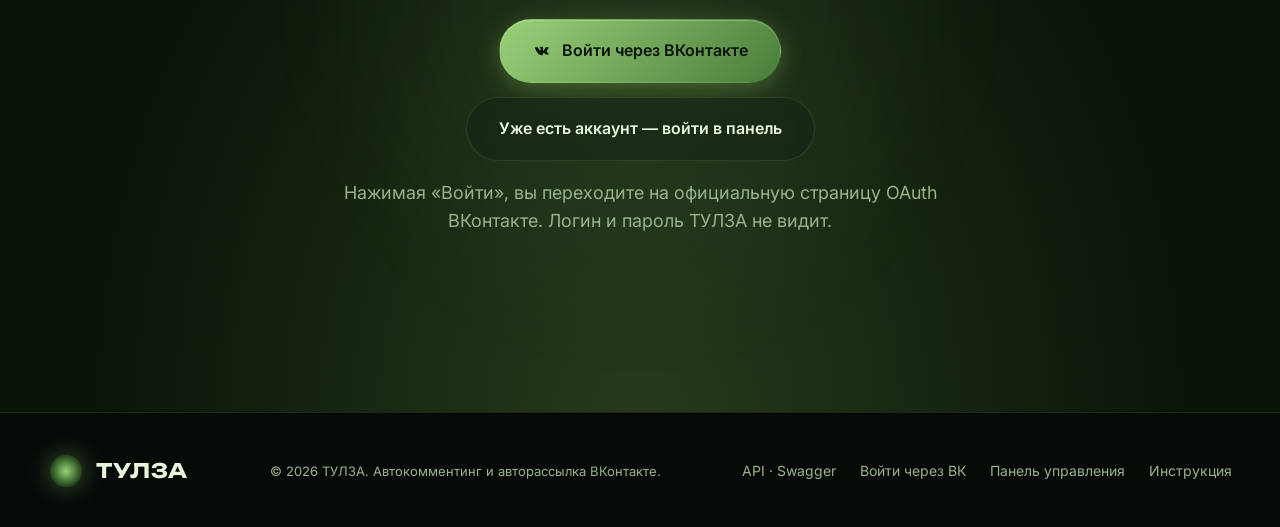
==== commit 9d642d33: "feat: integrate VK OAuth login and add full API docs/instructions to landing Co-authored-by: Gleb <l" ====
--- a/index.html
+++ b/index.html
@@ -43,9 +43,13 @@
     <li><a href="#gallery">Интерфейс</a></li>
     <li><a href="#game">Игра</a></li>
     <li><a href="#pricing">Тарифы</a></li>
+    <li><a href="#instruction">Инструкция</a></li>
     <li><a href="#faq">FAQ</a></li>
   </ul>
-  <a href="#cta" class="nav-cta">Запустить</a>
+  <a href="/auth/vk" class="nav-cta">
+    <svg viewBox="0 0 24 24" width="14" height="14" fill="currentColor" style="margin-right:6px;vertical-align:-2px"><path d="M12.785 16.241s.288-.032.436-.194c.136-.148.132-.427.132-.427s-.019-1.304.585-1.496c.595-.189 1.361 1.26 2.174 1.815.614.422 1.08.33 1.08.33l2.168-.03s1.134-.07.596-.961c-.044-.073-.314-.661-1.615-1.868-1.36-1.26-1.178-1.056.46-3.234.999-1.329 1.398-2.141 1.273-2.488-.12-.332-.855-.244-.855-.244l-2.44.015s-.181-.025-.315.056c-.131.079-.215.262-.215.262s-.387 1.03-.903 1.907c-1.088 1.847-1.524 1.946-1.701 1.832-.414-.267-.311-1.073-.311-1.646 0-1.79.271-2.535-.528-2.726-.265-.064-.46-.106-1.138-.113-.87-.009-1.605.003-2.022.207-.277.135-.491.437-.361.454.161.022.527.099.721.363.25.341.241 1.107.241 1.107s.144 2.109-.335 2.372c-.328.18-.778-.188-1.744-1.866-.495-.859-.869-1.81-.869-1.81s-.072-.176-.201-.271c-.156-.114-.374-.15-.374-.15l-2.319.015s-.348.01-.476.161C3.52 8.48 3.62 8.79 3.62 8.79s1.816 4.25 3.875 6.395c1.887 1.97 4.03 1.84 4.03 1.84l1.26-.017z"/></svg>
+    Войти через ВК
+  </a>
 </nav>
 
 <!-- ============ HERO ============ -->
@@ -232,11 +236,11 @@
     </p>
 
     <div class="hero-cta">
-      <a href="#cta" class="btn btn-primary">
-        <span>Запустить тулзу</span>
-        <svg viewBox="0 0 24 24" width="18" height="18"><path d="M5 12h14M13 5l7 7-7 7" stroke="currentColor" stroke-width="2" fill="none" stroke-linecap="round" stroke-linejoin="round"/></svg>
+      <a href="/auth/vk" class="btn btn-primary">
+        <svg viewBox="0 0 24 24" width="18" height="18" fill="currentColor"><path d="M12.785 16.241s.288-.032.436-.194c.136-.148.132-.427.132-.427s-.019-1.304.585-1.496c.595-.189 1.361 1.26 2.174 1.815.614.422 1.08.33 1.08.33l2.168-.03s1.134-.07.596-.961c-.044-.073-.314-.661-1.615-1.868-1.36-1.26-1.178-1.056.46-3.234.999-1.329 1.398-2.141 1.273-2.488-.12-.332-.855-.244-.855-.244l-2.44.015s-.181-.025-.315.056c-.131.079-.215.262-.215.262s-.387 1.03-.903 1.907c-1.088 1.847-1.524 1.946-1.701 1.832-.414-.267-.311-1.073-.311-1.646 0-1.79.271-2.535-.528-2.726-.265-.064-.46-.106-1.138-.113-.87-.009-1.605.003-2.022.207-.277.135-.491.437-.361.454.161.022.527.099.721.363.25.341.241 1.107.241 1.107s.144 2.109-.335 2.372c-.328.18-.778-.188-1.744-1.866-.495-.859-.869-1.81-.869-1.81s-.072-.176-.201-.271c-.156-.114-.374-.15-.374-.15l-2.319.015s-.348.01-.476.161C3.52 8.48 3.62 8.79 3.62 8.79s1.816 4.25 3.875 6.395c1.887 1.97 4.03 1.84 4.03 1.84l1.26-.017z"/></svg>
+        <span>Войти через ВКонтакте</span>
       </a>
-      <a href="#how" class="btn btn-ghost">Как это работает</a>
+      <a href="/app" class="btn btn-ghost">Открыть панель</a>
     </div>
 
     <div class="hero-stats">
@@ -271,8 +275,8 @@
 <section id="features" class="features">
   <div class="section-head">
     <span class="kicker">Возможности</span>
-    <h2>Шесть инструментов, растущие как живая экосистема</h2>
-    <p>Каждая функция — отдельный «корешок», а вместе они работают как лес.</p>
+    <h2>Шесть инструментов в одном кабинете</h2>
+    <p>От массовых комментариев и автопилота до AI-генерации изображений — всё работает вместе.</p>
   </div>
 
   <div class="features-grid">
@@ -282,8 +286,8 @@
       <div class="feature-icon">
         <svg viewBox="0 0 48 48"><path d="M8 24c0-8 6-14 16-14s16 6 16 14-6 14-16 14c-3 0-6-1-8-2l-8 2 2-6c-1-2-2-5-2-8z" fill="none" stroke="#9bd17a" stroke-width="2"/></svg>
       </div>
-      <h3>Автокомментинг</h3>
-      <p>Бот пишет осмысленные комментарии под постами целевой аудитории. Учитывает тему, тон и время.</p>
+      <h3>Массовые комментарии</h3>
+      <p>Один текст и фото — публикация во все ваши сообщества разом. Состояние каждой публикации — на виду.</p>
     </article>
 
     <article class="feature-card" style="--delay:.1s">
@@ -291,44 +295,44 @@
       <div class="feature-icon">
         <svg viewBox="0 0 48 48"><path d="M6 12l18 12L42 12M6 12v24h36V12" fill="none" stroke="#9bd17a" stroke-width="2"/></svg>
       </div>
-      <h3>Авторассылка</h3>
-      <p>Персонализированные сообщения по сегментам. Имена, города, интересы — всё подставляется автоматически.</p>
+      <h3>Личные сообщения</h3>
+      <p>Авторассылка в ЛС с подстановкой имени, города и интересов. Скорость и интервалы — под ваш темп.</p>
     </article>
 
     <article class="feature-card" style="--delay:.2s">
       <div class="moss-corner"></div>
       <div class="feature-icon">
-        <svg viewBox="0 0 48 48"><circle cx="24" cy="24" r="16" fill="none" stroke="#9bd17a" stroke-width="2"/><path d="M24 12v12l8 4" stroke="#9bd17a" stroke-width="2" fill="none"/></svg>
-      </div>
-      <h3>Умное расписание</h3>
-      <p>ТУЛЗА имитирует живого человека: пишет в активные часы, делает паузы, реагирует на ответы.</p>
+        <svg viewBox="0 0 48 48"><circle cx="22" cy="22" r="10" fill="none" stroke="#9bd17a" stroke-width="2"/><path d="M30 30l10 10" stroke="#9bd17a" stroke-width="2" stroke-linecap="round"/></svg>
+      </div>
+      <h3>Мониторинг по ключам</h3>
+      <p>Ищем посты и комментарии по словам и фразам. ТУЛЗА сама находит горячую аудиторию и пишет автору в личку.</p>
     </article>
 
     <article class="feature-card" style="--delay:.3s">
       <div class="moss-corner"></div>
       <div class="feature-icon">
-        <svg viewBox="0 0 48 48"><path d="M24 6l4 12h12l-10 8 4 12-10-8-10 8 4-12-10-8h12z" fill="none" stroke="#9bd17a" stroke-width="2"/></svg>
-      </div>
-      <h3>Парсинг аудитории</h3>
-      <p>Соберём подписчиков сообществ, активных пользователей, друзей конкурентов — за секунды.</p>
+        <svg viewBox="0 0 48 48"><circle cx="24" cy="24" r="14" fill="none" stroke="#9bd17a" stroke-width="2"/><path d="M24 14v10l7 4" stroke="#9bd17a" stroke-width="2" fill="none" stroke-linecap="round"/></svg>
+      </div>
+      <h3>Автопилот 24/7</h3>
+      <p>Задаёте расписание и ключевые слова — бот сам ищет людей, отправляет ЛС и комментарии. Работает фоном.</p>
     </article>
 
     <article class="feature-card" style="--delay:.4s">
       <div class="moss-corner"></div>
       <div class="feature-icon">
-        <svg viewBox="0 0 48 48"><rect x="8" y="14" width="32" height="22" rx="3" fill="none" stroke="#9bd17a" stroke-width="2"/><path d="M14 22h20M14 28h14" stroke="#9bd17a" stroke-width="2"/></svg>
-      </div>
-      <h3>Уникализация текста</h3>
-      <p>Каждое сообщение немного отличается. Никаких «копий» — ВК не отличит от живого общения.</p>
+        <svg viewBox="0 0 48 48"><path d="M14 8l6 12-12 4 8 8-4 12 12-6 12 6-4-12 8-8-12-4 6-12-10 8-10-8z" fill="none" stroke="#9bd17a" stroke-width="1.8" stroke-linejoin="round"/></svg>
+      </div>
+      <h3>AI-генерация картинок</h3>
+      <p>Трансформируем картинку из чужого поста через NanoBanana или GPT-Image. Уникальный визуал — за пару секунд.</p>
     </article>
 
     <article class="feature-card" style="--delay:.5s">
       <div class="moss-corner"></div>
       <div class="feature-icon">
-        <svg viewBox="0 0 48 48"><path d="M8 36L20 24l8 8 12-16" fill="none" stroke="#9bd17a" stroke-width="2"/></svg>
-      </div>
-      <h3>Живая аналитика</h3>
-      <p>Конверсии, ответы, охваты — в одном дашборде. Видно, какой текст и сегмент работает лучше.</p>
+        <svg viewBox="0 0 48 48"><path d="M8 36L20 24l8 8 12-16" fill="none" stroke="#9bd17a" stroke-width="2"/><circle cx="40" cy="16" r="3" fill="#9bd17a"/></svg>
+      </div>
+      <h3>Очередь модерации</h3>
+      <p>Каждое сообщение можно подтвердить или отклонить вручную. Никакого спама — только то, что вы одобрили.</p>
     </article>
 
   </div>
@@ -444,29 +448,29 @@
       <div class="step-visual">
         <svg viewBox="0 0 100 100"><circle cx="50" cy="50" r="40" fill="none" stroke="#7ab056" stroke-width="2" stroke-dasharray="4 4"/><circle cx="50" cy="50" r="6" fill="#9bd17a"/></svg>
       </div>
-      <h3>Подключение</h3>
-      <p>Авторизуйтесь через токен ВК. Никаких паролей — только OAuth, как в официальных приложениях.</p>
+      <h3>Войдите через ВК</h3>
+      <p>Жмёте «Войти через ВКонтакте» — безопасная OAuth-авторизация. Личный кабинет создаётся мгновенно.</p>
     </div>
     <div class="step" data-step="02">
       <div class="step-visual">
         <svg viewBox="0 0 100 100"><rect x="20" y="20" width="60" height="60" rx="8" fill="none" stroke="#7ab056" stroke-width="2"/><circle cx="35" cy="40" r="4" fill="#9bd17a"/><circle cx="50" cy="40" r="4" fill="#9bd17a"/><circle cx="65" cy="40" r="4" fill="#9bd17a"/><path d="M30 60h40" stroke="#9bd17a" stroke-width="2"/></svg>
       </div>
-      <h3>Сегмент</h3>
-      <p>Загрузите аудиторию вручную или соберите парсером прямо в интерфейсе.</p>
+      <h3>Добавьте сообщества</h3>
+      <p>Вставьте ссылку <code style="color:#9bd17a">vk.com/club…</code> или найдите через встроенный поиск ВК.</p>
     </div>
     <div class="step" data-step="03">
       <div class="step-visual">
         <svg viewBox="0 0 100 100"><path d="M30 70 Q30 30 70 30" stroke="#7ab056" stroke-width="2" fill="none"/><path d="M65 25l10 5-5 10" stroke="#9bd17a" stroke-width="2" fill="none"/><circle cx="30" cy="70" r="5" fill="#9bd17a"/></svg>
       </div>
-      <h3>Сценарий</h3>
-      <p>Опишите цепочку: комментарий — ответ — личное сообщение — фолоу-ап через сутки.</p>
+      <h3>Настройте автопилот</h3>
+      <p>Ключевые слова, шаблон сообщения, лимит постов на сообщество, интервал — всё в одной форме.</p>
     </div>
     <div class="step" data-step="04">
       <div class="step-visual">
         <svg viewBox="0 0 100 100"><path d="M20 80 Q35 40 50 50 Q65 60 80 20" stroke="#7ab056" stroke-width="2" fill="none"/><circle cx="80" cy="20" r="5" fill="#9bd17a"/></svg>
       </div>
-      <h3>Рост</h3>
-      <p>ТУЛЗА запускается и сама подбирает темп. Смотрите, как растут заявки и подписки.</p>
+      <h3>Получайте заявки</h3>
+      <p>Бот сам ищет горячую аудиторию, шлёт ЛС и комментарии. Вы только подтверждаете и отвечаете на лиды.</p>
     </div>
   </div>
 </section>
@@ -595,47 +599,51 @@
   <div class="pricing-grid">
     <div class="plan">
       <div class="plan-leaf"></div>
-      <h3>Споры</h3>
-      <p class="plan-desc">Старт для одного аккаунта</p>
-      <div class="plan-price"><span>990</span> ₽/мес</div>
+      <h3>Старт</h3>
+      <p class="plan-desc">Для первых шагов</p>
+      <div class="plan-price"><span>500</span> ₽/мес</div>
       <ul>
-        <li>1 аккаунт ВК</li>
-        <li>До 500 комментариев в сутки</li>
-        <li>До 300 сообщений в сутки</li>
-        <li>Базовая аналитика</li>
+        <li>До 7 сообществ</li>
+        <li>Публикация комментариев</li>
+        <li>Мониторинг по ключам</li>
+        <li>Ручные рассылки в ЛС</li>
+        <li style="opacity:.45">Автопилот 24/7</li>
+        <li style="opacity:.45">AI-генерация картинок</li>
       </ul>
-      <a href="#cta" class="btn btn-ghost">Начать</a>
+      <a href="/auth/vk" class="btn btn-ghost">Войти и начать</a>
     </div>
 
     <div class="plan plan-featured">
       <div class="plan-leaf"></div>
       <div class="ribbon">Популярный</div>
-      <h3>Мох</h3>
+      <h3>Про</h3>
       <p class="plan-desc">Для активного продвижения</p>
-      <div class="plan-price"><span>2 490</span> ₽/мес</div>
+      <div class="plan-price"><span>1 490</span> ₽/мес</div>
       <ul>
-        <li>До 5 аккаунтов</li>
-        <li>Безлимит комментариев</li>
-        <li>До 3 000 сообщений в сутки</li>
-        <li>Уникализация текста</li>
-        <li>Парсер аудитории</li>
+        <li>До 25 сообществ</li>
+        <li>Все из «Старт»</li>
+        <li>Автопилот 24/7</li>
+        <li>AI-генерация (NanoBanana)</li>
+        <li>GPT-Image трансформации</li>
+        <li>Очередь модерации</li>
       </ul>
-      <a href="#cta" class="btn btn-primary">Выбрать</a>
+      <a href="/auth/vk" class="btn btn-primary">Выбрать «Про»</a>
     </div>
 
     <div class="plan">
       <div class="plan-leaf"></div>
-      <h3>Лес</h3>
+      <h3>Команда</h3>
       <p class="plan-desc">Для агентств и команд</p>
-      <div class="plan-price"><span>6 900</span> ₽/мес</div>
+      <div class="plan-price"><span>3 990</span> ₽/мес</div>
       <ul>
-        <li>До 30 аккаунтов</li>
-        <li>Командный доступ</li>
-        <li>Безлимит на всё</li>
-        <li>API и интеграции</li>
-        <li>Персональный менеджер</li>
+        <li>Безлимит сообществ</li>
+        <li>Всё из тарифа «Про»</li>
+        <li>API-доступ</li>
+        <li>Командные аккаунты</li>
+        <li>Персональный онбординг</li>
+        <li>Приоритетная поддержка</li>
       </ul>
-      <a href="#cta" class="btn btn-ghost">Связаться</a>
+      <a href="/auth/vk" class="btn btn-ghost">Войти и начать</a>
     </div>
   </div>
 </section>
@@ -648,21 +656,180 @@
   </div>
   <div class="faq-list">
     <details>
-      <summary>А не забанит ли ВК?</summary>
-      <p>ТУЛЗА имитирует поведение реального человека: случайные интервалы, естественные паузы, уникализация текста и аккуратные лимиты. На внутренних тестах за полгода — ноль банов.</p>
+      <summary>Как работает вход через ВКонтакте?</summary>
+      <p>Кнопка «Войти через ВК» открывает официальную OAuth-страницу ВКонтакте. ТУЛЗА получает <code style="color:#9bd17a">access_token</code> со скоупами <code style="color:#9bd17a">wall, photos, messages, offline</code> — этого достаточно для публикаций, фото и ЛС. Логин и пароль никуда не передаются.</p>
     </details>
     <details>
-      <summary>Нужен ли свой сервер?</summary>
-      <p>Нет. Всё работает в облаке. Вы открываете дашборд в браузере и видите результаты — ТУЛЗА запущена 24/7.</p>
+      <summary>А не забанит ли ВК за автокомментинг?</summary>
+      <p>Каждое сообщение можно отправить на ручную модерацию через очередь черновиков. Автопилот соблюдает интервалы между постами и лимит на сообщество. Никакого спама — только подтверждённые вами сообщения.</p>
     </details>
     <details>
-      <summary>Можно ли подключить чужие аккаунты?</summary>
-      <p>Да, через официальную OAuth-авторизацию ВК. Логины и пароли никто не передаёт — только токен.</p>
+      <summary>Что значит «AI-генерация изображений»?</summary>
+      <p>На тарифе «Про» подключаются движки <strong>NanoBanana</strong> и <strong>GPT-Image</strong>. Берём картинку из чужого поста и трансформируем её в уникальный визуал — без копирайтных рисков.</p>
     </details>
     <details>
-      <summary>Что если мне нужно больше, чем в «Лесу»?</summary>
-      <p>Напишите нам — соберём индивидуальный тариф с выделенными мощностями и SLA.</p>
+      <summary>Есть ли API?</summary>
+      <p>Да. Полный OpenAPI и Swagger UI доступны на <code style="color:#9bd17a">/docs</code> после входа. На тарифе «Команда» вы получаете токен для интеграций. Все методы перечислены в секции <a href="#instruction" style="color:var(--moss-lt)">«Инструкция»</a>.</p>
     </details>
+    <details>
+      <summary>Можно ли запустить локально?</summary>
+      <p>Да. Это <code style="color:#9bd17a">FastAPI</code>-приложение, исходники в папке <code style="color:#9bd17a">vk-comment-assistant/</code>. Команды для запуска — в разделе <a href="#instruction" style="color:var(--moss-lt)">«Инструкция»</a>.</p>
+    </details>
+  </div>
+</section>
+
+<!-- ============ Инструкция / Документация ============ -->
+<section id="instruction" class="instruction">
+  <div class="section-head">
+    <span class="kicker">Инструкция</span>
+    <h2>Запускаем ТУЛЗУ за 5 минут</h2>
+    <p>Можно работать прямо в облачной панели по кнопке «Войти через ВК», либо развернуть локально из исходников.</p>
+  </div>
+
+  <div class="instruction-cols">
+    <!-- Колонка 1 — облачный быстрый старт -->
+    <div class="ins-col">
+      <div class="ins-tag">☁ В облаке</div>
+      <h3>Быстрый старт</h3>
+      <ol class="ins-steps">
+        <li>
+          <strong>Жмёте «Войти через ВКонтакте».</strong>
+          ТУЛЗА откроет страницу <code>oauth.vk.com/authorize</code> со скоупами <code>wall, photos, messages, offline</code>.
+        </li>
+        <li>
+          <strong>Подтверждаете доступ.</strong>
+          VK вернёт токен — мы сохраним его в <code>.env</code> вашего рабочего пространства и сразу откроем панель.
+        </li>
+        <li>
+          <strong>Добавляете сообщества.</strong>
+          В разделе «Сообщества» вставьте ссылку <code>vk.com/club…</code> или найдите через встроенный поиск.
+        </li>
+        <li>
+          <strong>Настраиваете автопилот.</strong>
+          Укажите ключевые слова, текст сообщения и интервал. Бот заработает в фоне.
+        </li>
+        <li>
+          <strong>Модерируете очередь.</strong>
+          Подтверждайте или отклоняйте каждое сообщение в очереди черновиков — спам исключён.
+        </li>
+      </ol>
+
+      <div class="ins-cta">
+        <a href="/auth/vk" class="btn btn-primary">
+          <svg viewBox="0 0 24 24" width="18" height="18" fill="currentColor"><path d="M12.785 16.241s.288-.032.436-.194c.136-.148.132-.427.132-.427s-.019-1.304.585-1.496c.595-.189 1.361 1.26 2.174 1.815.614.422 1.08.33 1.08.33l2.168-.03s1.134-.07.596-.961c-.044-.073-.314-.661-1.615-1.868-1.36-1.26-1.178-1.056.46-3.234.999-1.329 1.398-2.141 1.273-2.488-.12-.332-.855-.244-.855-.244l-2.44.015s-.181-.025-.315.056c-.131.079-.215.262-.215.262s-.387 1.03-.903 1.907c-1.088 1.847-1.524 1.946-1.701 1.832-.414-.267-.311-1.073-.311-1.646 0-1.79.271-2.535-.528-2.726-.265-.064-.46-.106-1.138-.113-.87-.009-1.605.003-2.022.207-.277.135-.491.437-.361.454.161.022.527.099.721.363.25.341.241 1.107.241 1.107s.144 2.109-.335 2.372c-.328.18-.778-.188-1.744-1.866-.495-.859-.869-1.81-.869-1.81s-.072-.176-.201-.271c-.156-.114-.374-.15-.374-.15l-2.319.015s-.348.01-.476.161C3.52 8.48 3.62 8.79 3.62 8.79s1.816 4.25 3.875 6.395c1.887 1.97 4.03 1.84 4.03 1.84l1.26-.017z"/></svg>
+          <span>Войти через ВКонтакте</span>
+        </a>
+        <a href="/app" class="btn btn-ghost">Открыть панель</a>
+      </div>
+    </div>
+
+    <!-- Колонка 2 — локальная установка -->
+    <div class="ins-col">
+      <div class="ins-tag">🖥 Локально</div>
+      <h3>FastAPI на своём сервере</h3>
+      <p class="ins-desc">Исходники лежат в <code>vk-comment-assistant/</code>. Версия <code>0.4.0</code> на <code>FastAPI</code>, хранилище <code>SQLite</code>, опциональный desktop-режим без браузера.</p>
+
+      <pre class="ins-code"><code><span class="c-comment"># 1. установка зависимостей</span>
+cd vk-comment-assistant
+python3 -m venv .venv
+source .venv/bin/activate
+pip install -r requirements.txt
+
+<span class="c-comment"># 2. запуск веб-панели</span>
+uvicorn app.main:app --reload
+<span class="c-comment"># → http://127.0.0.1:8000/</span>
+
+<span class="c-comment"># 3. (опционально) desktop-режим без браузера</span>
+python3 -m app.desktop</code></pre>
+
+      <div class="ins-links">
+        <a href="/docs" class="ins-link">Swagger UI</a>
+        <a href="/openapi.json" class="ins-link">OpenAPI JSON</a>
+        <a href="/health" class="ins-link">/health</a>
+      </div>
+    </div>
+  </div>
+
+  <!-- API endpoints -->
+  <div class="api-table">
+    <h3 class="api-title">Основные API-маршруты</h3>
+    <div class="api-rows">
+      <div class="api-row">
+        <span class="api-method get">GET</span>
+        <span class="api-path">/auth/vk</span>
+        <span class="api-desc">Редирект на OAuth ВКонтакте — получаем <code>access_token</code></span>
+      </div>
+      <div class="api-row">
+        <span class="api-method get">GET</span>
+        <span class="api-path">/auth/status</span>
+        <span class="api-desc">Текущее состояние подключения и превью токена</span>
+      </div>
+      <div class="api-row">
+        <span class="api-method get">GET</span>
+        <span class="api-path">/communities</span>
+        <span class="api-desc">Список ваших сообществ ВК в работе</span>
+      </div>
+      <div class="api-row">
+        <span class="api-method post">POST</span>
+        <span class="api-path">/communities/resolve</span>
+        <span class="api-desc">Добавить сообщество по ссылке <code>vk.com/club…</code></span>
+      </div>
+      <div class="api-row">
+        <span class="api-method get">GET</span>
+        <span class="api-path">/communities/search-vk?q=...</span>
+        <span class="api-desc">Поиск сообществ по фразе</span>
+      </div>
+      <div class="api-row">
+        <span class="api-method post">POST</span>
+        <span class="api-path">/drafts/generate</span>
+        <span class="api-desc">Сгенерировать черновик комментария под пост</span>
+      </div>
+      <div class="api-row">
+        <span class="api-method get">GET</span>
+        <span class="api-path">/drafts</span>
+        <span class="api-desc">Очередь черновиков на ручную модерацию</span>
+      </div>
+      <div class="api-row">
+        <span class="api-method post">POST</span>
+        <span class="api-path">/drafts/{id}/approve</span>
+        <span class="api-desc">Одобрить и опубликовать черновик</span>
+      </div>
+      <div class="api-row">
+        <span class="api-method post">POST</span>
+        <span class="api-path">/drafts/{id}/reject</span>
+        <span class="api-desc">Отклонить черновик</span>
+      </div>
+      <div class="api-row">
+        <span class="api-method get">GET</span>
+        <span class="api-path">/autopilot/config</span>
+        <span class="api-desc">Текущие настройки автопилота</span>
+      </div>
+      <div class="api-row">
+        <span class="api-method post">POST</span>
+        <span class="api-path">/autopilot/config</span>
+        <span class="api-desc">Сохранить ключи, шаблон сообщения, интервал</span>
+      </div>
+      <div class="api-row">
+        <span class="api-method get">GET</span>
+        <span class="api-path">/monitor/matches/{profile_id}</span>
+        <span class="api-desc">Подходящие посты по профилю таргетинга</span>
+      </div>
+    </div>
+  </div>
+
+  <!-- Пример запроса -->
+  <div class="api-example">
+    <h3 class="api-title">Пример: создаём черновик</h3>
+    <pre class="ins-code"><code><span class="c-method">POST</span> /drafts/generate
+<span class="c-comment">Content-Type: application/json</span>
+
+{
+  <span class="c-key">"post_id"</span>: <span class="c-string">"post-1"</span>,
+  <span class="c-key">"profile_id"</span>: <span class="c-string">"profile-uuid"</span>,
+  <span class="c-key">"tone"</span>: <span class="c-string">"expert"</span>,
+  <span class="c-key">"brand_name"</span>: <span class="c-string">"Your CRM"</span>,
+  <span class="c-key">"call_to_action"</span>: <span class="c-string">"Если нужно, могу показать, какие поля и отчёты обычно настраивают первыми"</span>
+}</code></pre>
   </div>
 </section>
 
@@ -720,12 +887,15 @@
 <section id="cta" class="cta">
   <div class="cta-inner">
     <h2>Дайте ТУЛЗЕ прорасти в вашем ВК</h2>
-    <p>Первые 7 дней — бесплатно. Без карты, без обязательств.</p>
-    <form class="cta-form" onsubmit="event.preventDefault(); this.querySelector('button').textContent='Готово ✓'; this.querySelector('button').classList.add('done');">
-      <input type="email" placeholder="ваш@email.ru" required />
-      <button type="submit">Запустить</button>
-    </form>
-    <p class="cta-small">Нажимая «Запустить», вы соглашаетесь с политикой обработки данных.</p>
+    <p>Первый месяц на тарифе «Старт» — в подарок. Без карты, без обязательств.</p>
+    <div class="cta-actions">
+      <a href="/auth/vk" class="btn btn-primary btn-lg">
+        <svg viewBox="0 0 24 24" width="20" height="20" fill="currentColor"><path d="M12.785 16.241s.288-.032.436-.194c.136-.148.132-.427.132-.427s-.019-1.304.585-1.496c.595-.189 1.361 1.26 2.174 1.815.614.422 1.08.33 1.08.33l2.168-.03s1.134-.07.596-.961c-.044-.073-.314-.661-1.615-1.868-1.36-1.26-1.178-1.056.46-3.234.999-1.329 1.398-2.141 1.273-2.488-.12-.332-.855-.244-.855-.244l-2.44.015s-.181-.025-.315.056c-.131.079-.215.262-.215.262s-.387 1.03-.903 1.907c-1.088 1.847-1.524 1.946-1.701 1.832-.414-.267-.311-1.073-.311-1.646 0-1.79.271-2.535-.528-2.726-.265-.064-.46-.106-1.138-.113-.87-.009-1.605.003-2.022.207-.277.135-.491.437-.361.454.161.022.527.099.721.363.25.341.241 1.107.241 1.107s.144 2.109-.335 2.372c-.328.18-.778-.188-1.744-1.866-.495-.859-.869-1.81-.869-1.81s-.072-.176-.201-.271c-.156-.114-.374-.15-.374-.15l-2.319.015s-.348.01-.476.161C3.52 8.48 3.62 8.79 3.62 8.79s1.816 4.25 3.875 6.395c1.887 1.97 4.03 1.84 4.03 1.84l1.26-.017z"/></svg>
+        <span>Войти через ВКонтакте</span>
+      </a>
+      <a href="/app" class="btn btn-ghost btn-lg">Уже есть аккаунт — войти в панель</a>
+    </div>
+    <p class="cta-small">Нажимая «Войти», вы переходите на официальную страницу OAuth ВКонтакте. Логин и пароль ТУЛЗА не видит.</p>
   </div>
 </section>
 
@@ -739,9 +909,10 @@
     </div>
     <p>© 2026 ТУЛЗА. Автокомментинг и авторассылка ВКонтакте.</p>
     <div class="footer-links">
-      <a href="#">Документация</a>
-      <a href="#">Поддержка</a>
-      <a href="#">Telegram</a>
+      <a href="/docs">API · Swagger</a>
+      <a href="/auth/vk">Войти через ВК</a>
+      <a href="/app">Панель управления</a>
+      <a href="#instruction">Инструкция</a>
     </div>
   </div>
 </footer>
--- a/styles.css
+++ b/styles.css
@@ -1513,6 +1513,269 @@
 .t-role { font-size: 12px; color: var(--ink-dim); margin-top: 2px; }
 
 /* ===================================================================
+   INSTRUCTION / DOCS
+=================================================================== */
+
+.instruction {
+  position: relative;
+  z-index: 3;
+  padding: 140px 48px;
+  background: linear-gradient(180deg, var(--bg-1) 0%, var(--bg-2) 100%);
+}
+
+.instruction-cols {
+  max-width: 1200px;
+  margin: 0 auto 60px;
+  display: grid;
+  grid-template-columns: 1fr 1fr;
+  gap: 28px;
+}
+
+.ins-col {
+  position: relative;
+  padding: 36px 32px;
+  background: var(--card);
+  border: 1px solid var(--card-br);
+  border-radius: 20px;
+  backdrop-filter: blur(12px);
+  overflow: hidden;
+}
+.ins-col::before {
+  content: '';
+  position: absolute;
+  top: -50px; right: -50px;
+  width: 200px; height: 200px;
+  background: radial-gradient(circle, rgba(155, 209, 122, 0.18) 0%, transparent 60%);
+  filter: blur(6px);
+  pointer-events: none;
+}
+
+.ins-tag {
+  display: inline-block;
+  font-size: 12px;
+  letter-spacing: 0.1em;
+  text-transform: uppercase;
+  color: var(--moss-lt);
+  padding: 6px 14px;
+  background: rgba(122, 176, 86, 0.12);
+  border: 1px solid rgba(155, 209, 122, 0.25);
+  border-radius: 999px;
+  margin-bottom: 18px;
+  font-weight: 600;
+}
+
+.ins-col h3 {
+  font-size: 26px;
+  margin-bottom: 14px;
+}
+
+.ins-desc {
+  color: var(--ink-dim);
+  margin-bottom: 18px;
+  font-size: 14.5px;
+}
+.ins-desc code {
+  color: var(--moss-lt);
+  font-family: 'JetBrains Mono', monospace;
+  font-size: 0.92em;
+  padding: 1px 6px;
+  background: rgba(122,176,86,0.08);
+  border-radius: 4px;
+}
+
+.ins-steps {
+  list-style: none;
+  counter-reset: ins-counter;
+  padding: 0;
+  margin: 0 0 24px;
+}
+.ins-steps li {
+  counter-increment: ins-counter;
+  position: relative;
+  padding: 10px 0 10px 42px;
+  font-size: 14.5px;
+  line-height: 1.55;
+  color: var(--ink);
+  border-bottom: 1px dashed rgba(155, 209, 122, 0.1);
+}
+.ins-steps li:last-child { border-bottom: 0; }
+.ins-steps li::before {
+  content: counter(ins-counter);
+  position: absolute;
+  top: 12px;
+  left: 0;
+  width: 26px; height: 26px;
+  border-radius: 50%;
+  background: linear-gradient(135deg, var(--moss-lt), var(--moss-dk));
+  color: var(--bg-0);
+  font-family: 'Unbounded', sans-serif;
+  font-size: 12px;
+  font-weight: 700;
+  display: flex;
+  align-items: center;
+  justify-content: center;
+  box-shadow: 0 0 12px rgba(155, 209, 122, 0.4);
+}
+.ins-steps li strong { color: var(--moss-lt); font-weight: 600; display: block; margin-bottom: 4px; }
+.ins-steps code,
+.ins-cta code {
+  font-family: 'JetBrains Mono', monospace;
+  font-size: 0.85em;
+  color: var(--glow);
+  background: rgba(122,176,86,0.1);
+  padding: 1px 6px;
+  border-radius: 4px;
+}
+
+.ins-cta {
+  display: flex;
+  gap: 12px;
+  flex-wrap: wrap;
+  margin-top: 8px;
+  position: relative;
+  z-index: 1;
+}
+
+/* Code blocks */
+.ins-code {
+  background: linear-gradient(180deg, rgba(8, 16, 10, 0.92), rgba(13, 26, 18, 0.92));
+  border: 1px solid rgba(155, 209, 122, 0.18);
+  border-radius: 12px;
+  padding: 18px 20px;
+  font-family: 'JetBrains Mono', 'Courier New', monospace;
+  font-size: 13px;
+  line-height: 1.7;
+  color: var(--ink);
+  overflow-x: auto;
+  margin-bottom: 18px;
+  position: relative;
+  z-index: 1;
+}
+.ins-code code { white-space: pre; color: inherit; background: transparent; padding: 0; font-family: inherit; }
+.c-comment { color: var(--ink-dim); font-style: italic; }
+.c-method  { color: var(--glow); font-weight: 600; }
+.c-key     { color: var(--moss-lt); }
+.c-string  { color: #e0c98a; }
+
+.ins-links {
+  display: flex;
+  flex-wrap: wrap;
+  gap: 8px;
+  position: relative;
+  z-index: 1;
+}
+.ins-link {
+  display: inline-flex;
+  align-items: center;
+  gap: 6px;
+  padding: 8px 14px;
+  border-radius: 999px;
+  border: 1px solid var(--card-br);
+  background: rgba(122, 176, 86, 0.06);
+  color: var(--moss-lt);
+  text-decoration: none;
+  font-size: 13px;
+  font-family: 'JetBrains Mono', monospace;
+  transition: all .2s;
+}
+.ins-link::before {
+  content: '↗';
+  opacity: .7;
+}
+.ins-link:hover {
+  border-color: var(--moss-lt);
+  background: rgba(122, 176, 86, 0.15);
+  color: var(--glow);
+}
+
+/* API table */
+.api-table {
+  max-width: 1200px;
+  margin: 0 auto 32px;
+  padding: 28px 32px;
+  background: var(--card);
+  border: 1px solid var(--card-br);
+  border-radius: 20px;
+  backdrop-filter: blur(12px);
+}
+
+.api-title {
+  font-size: 22px;
+  margin-bottom: 18px;
+  color: var(--ink);
+}
+
+.api-rows {
+  display: flex;
+  flex-direction: column;
+  gap: 4px;
+}
+
+.api-row {
+  display: grid;
+  grid-template-columns: 80px 280px 1fr;
+  align-items: center;
+  gap: 18px;
+  padding: 12px 16px;
+  border-radius: 10px;
+  transition: background .2s;
+}
+.api-row:hover { background: rgba(122, 176, 86, 0.05); }
+.api-row + .api-row { border-top: 1px dashed rgba(155, 209, 122, 0.08); }
+
+.api-method {
+  display: inline-block;
+  text-align: center;
+  padding: 4px 0;
+  font-family: 'JetBrains Mono', monospace;
+  font-size: 11px;
+  font-weight: 700;
+  border-radius: 6px;
+  letter-spacing: 0.05em;
+}
+.api-method.get  { background: rgba(122, 176, 86, 0.18); color: var(--moss-lt); border: 1px solid rgba(155, 209, 122, 0.3); }
+.api-method.post { background: rgba(200, 236, 156, 0.18); color: var(--glow);    border: 1px solid rgba(200, 236, 156, 0.3); }
+
+.api-path {
+  font-family: 'JetBrains Mono', monospace;
+  font-size: 13.5px;
+  color: var(--ink);
+}
+.api-desc {
+  color: var(--ink-dim);
+  font-size: 14px;
+  line-height: 1.5;
+}
+.api-desc code {
+  font-family: 'JetBrains Mono', monospace;
+  font-size: 0.9em;
+  color: var(--moss-lt);
+  padding: 1px 5px;
+  background: rgba(122,176,86,0.08);
+  border-radius: 3px;
+}
+
+.api-example {
+  max-width: 1200px;
+  margin: 0 auto;
+}
+.api-example .api-title { margin-bottom: 14px; }
+
+/* Большие CTA-кнопки */
+.btn-lg {
+  padding: 18px 32px;
+  font-size: 16px;
+}
+
+.cta-actions {
+  display: flex;
+  gap: 14px;
+  justify-content: center;
+  flex-wrap: wrap;
+  margin-bottom: 18px;
+}
+
+/* ===================================================================
    RESPONSIVE
 =================================================================== */
 
@@ -1521,12 +1784,15 @@
   .nav { padding: 16px 24px; }
   .nav-links { display: none; }
   .features-grid, .pricing-grid,
-  .gallery-grid, .t-grid { grid-template-columns: 1fr; }
+  .gallery-grid, .t-grid,
+  .instruction-cols { grid-template-columns: 1fr; }
   .how-timeline { grid-template-columns: repeat(2, 1fr); row-gap: 60px; }
   .how-timeline::before { display: none; }
-  .features, .how, .pricing, .faq, .cta, .game-section, .gallery, .testimonials { padding: 100px 24px; }
+  .features, .how, .pricing, .faq, .cta, .game-section, .gallery, .testimonials, .instruction { padding: 100px 24px; }
   .hero-stats { gap: 24px; flex-wrap: wrap; }
   .game-hud { grid-template-columns: repeat(2, 1fr); }
+  .api-row { grid-template-columns: 70px 1fr; row-gap: 4px; }
+  .api-row .api-desc { grid-column: 1 / -1; padding-left: 88px; margin-top: -4px; }
 }
 
 @media (max-width: 600px) {
